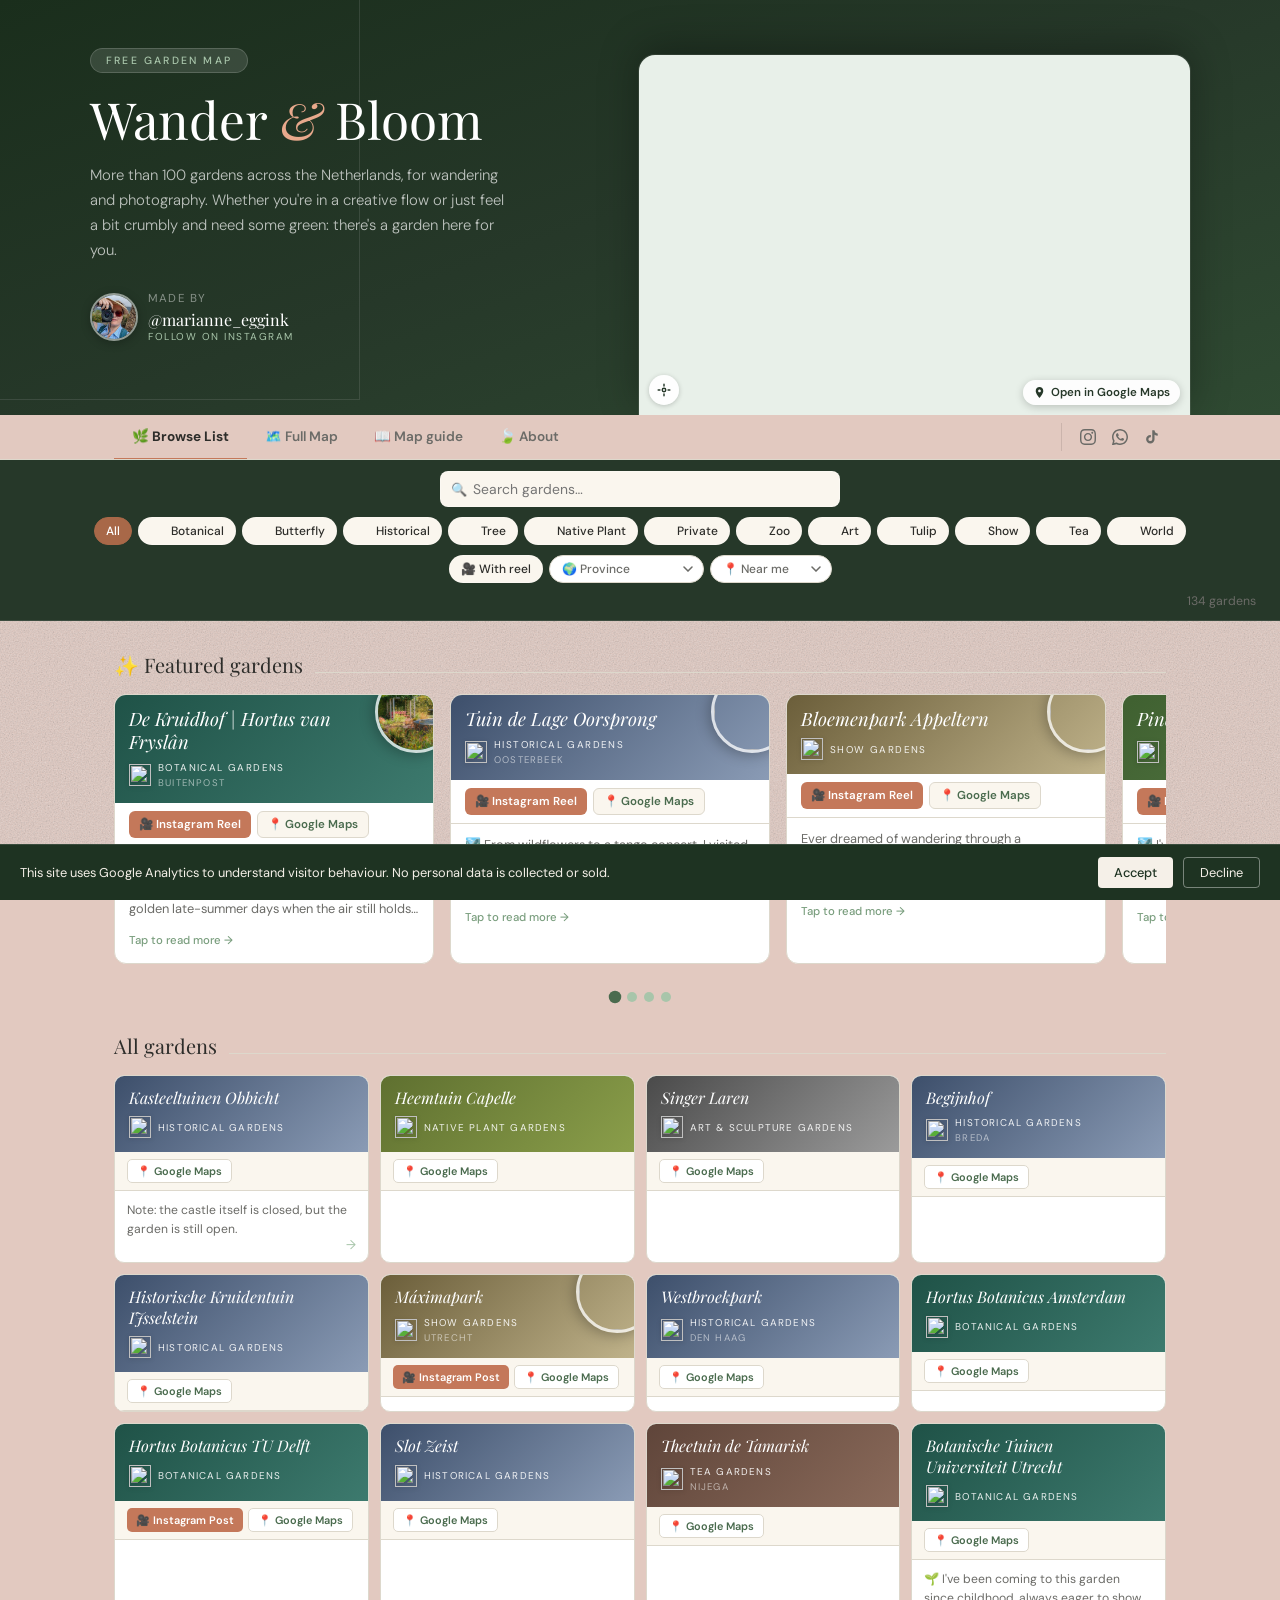
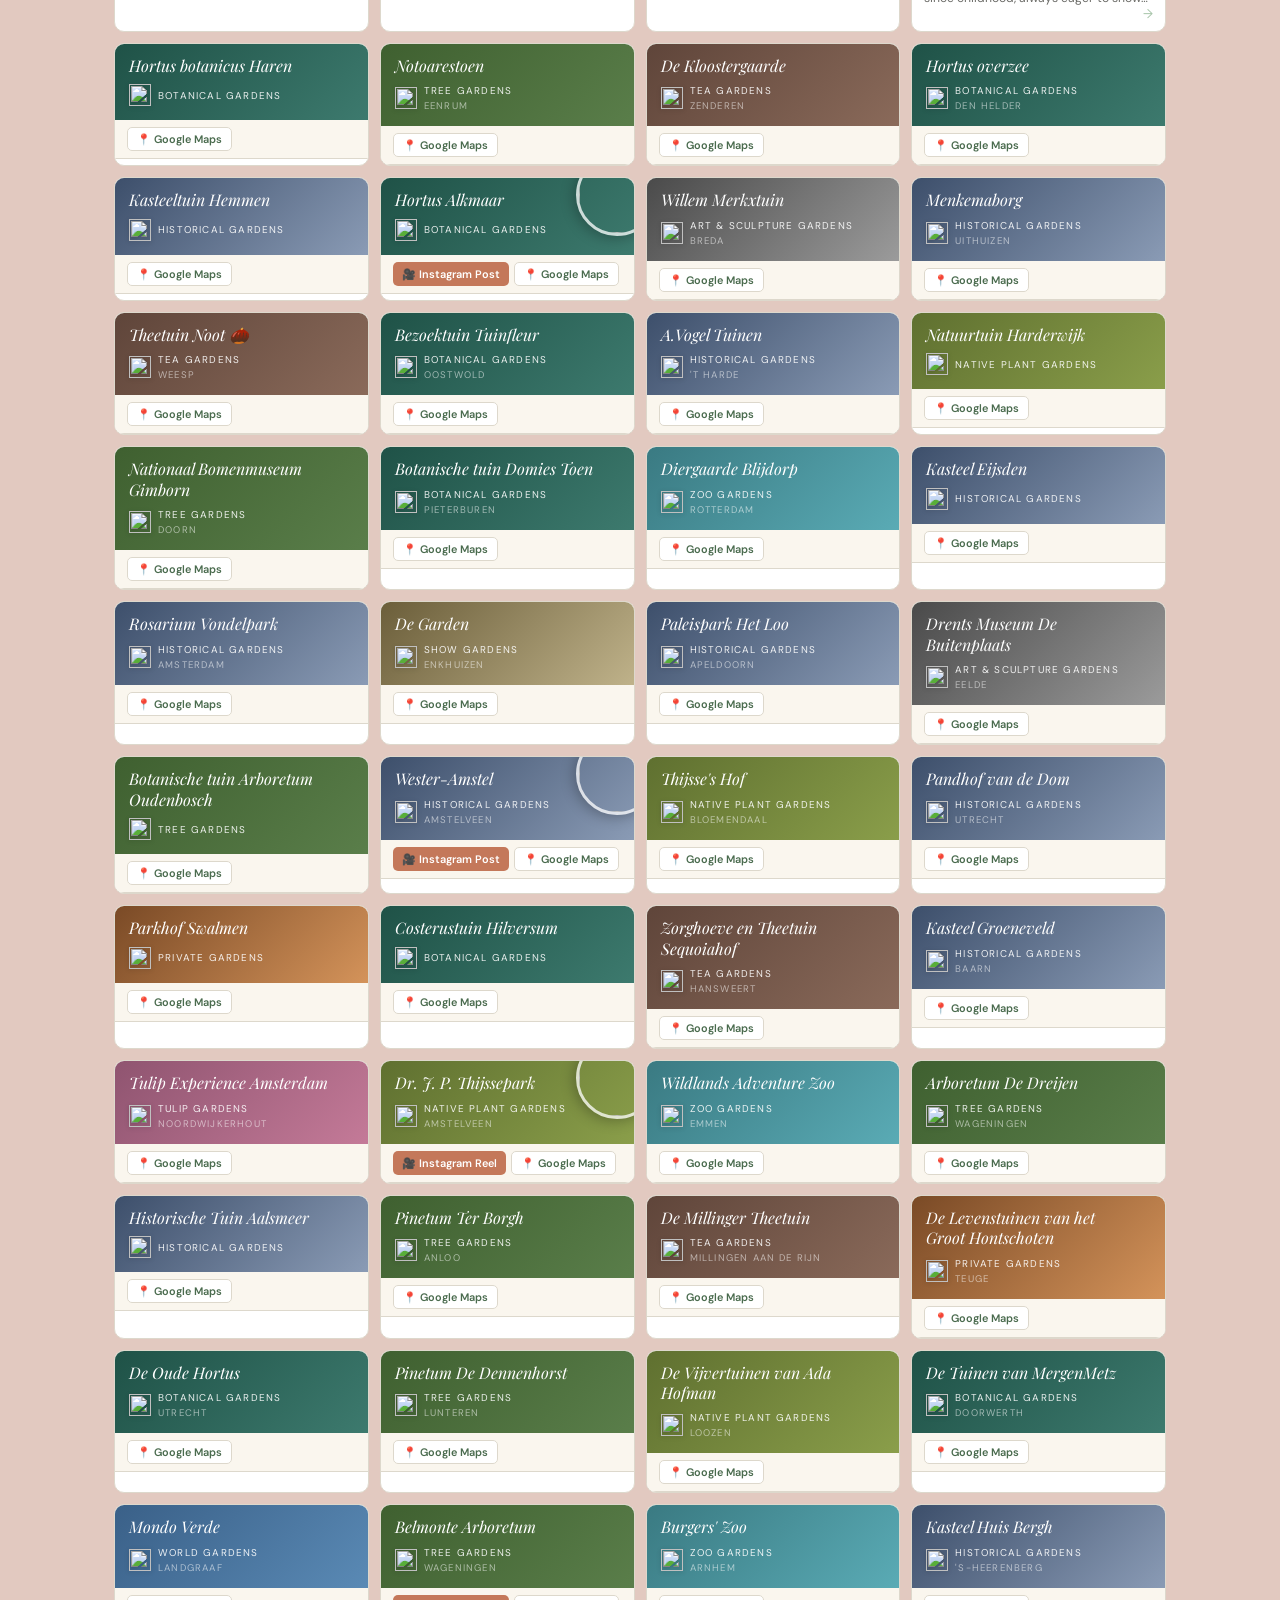
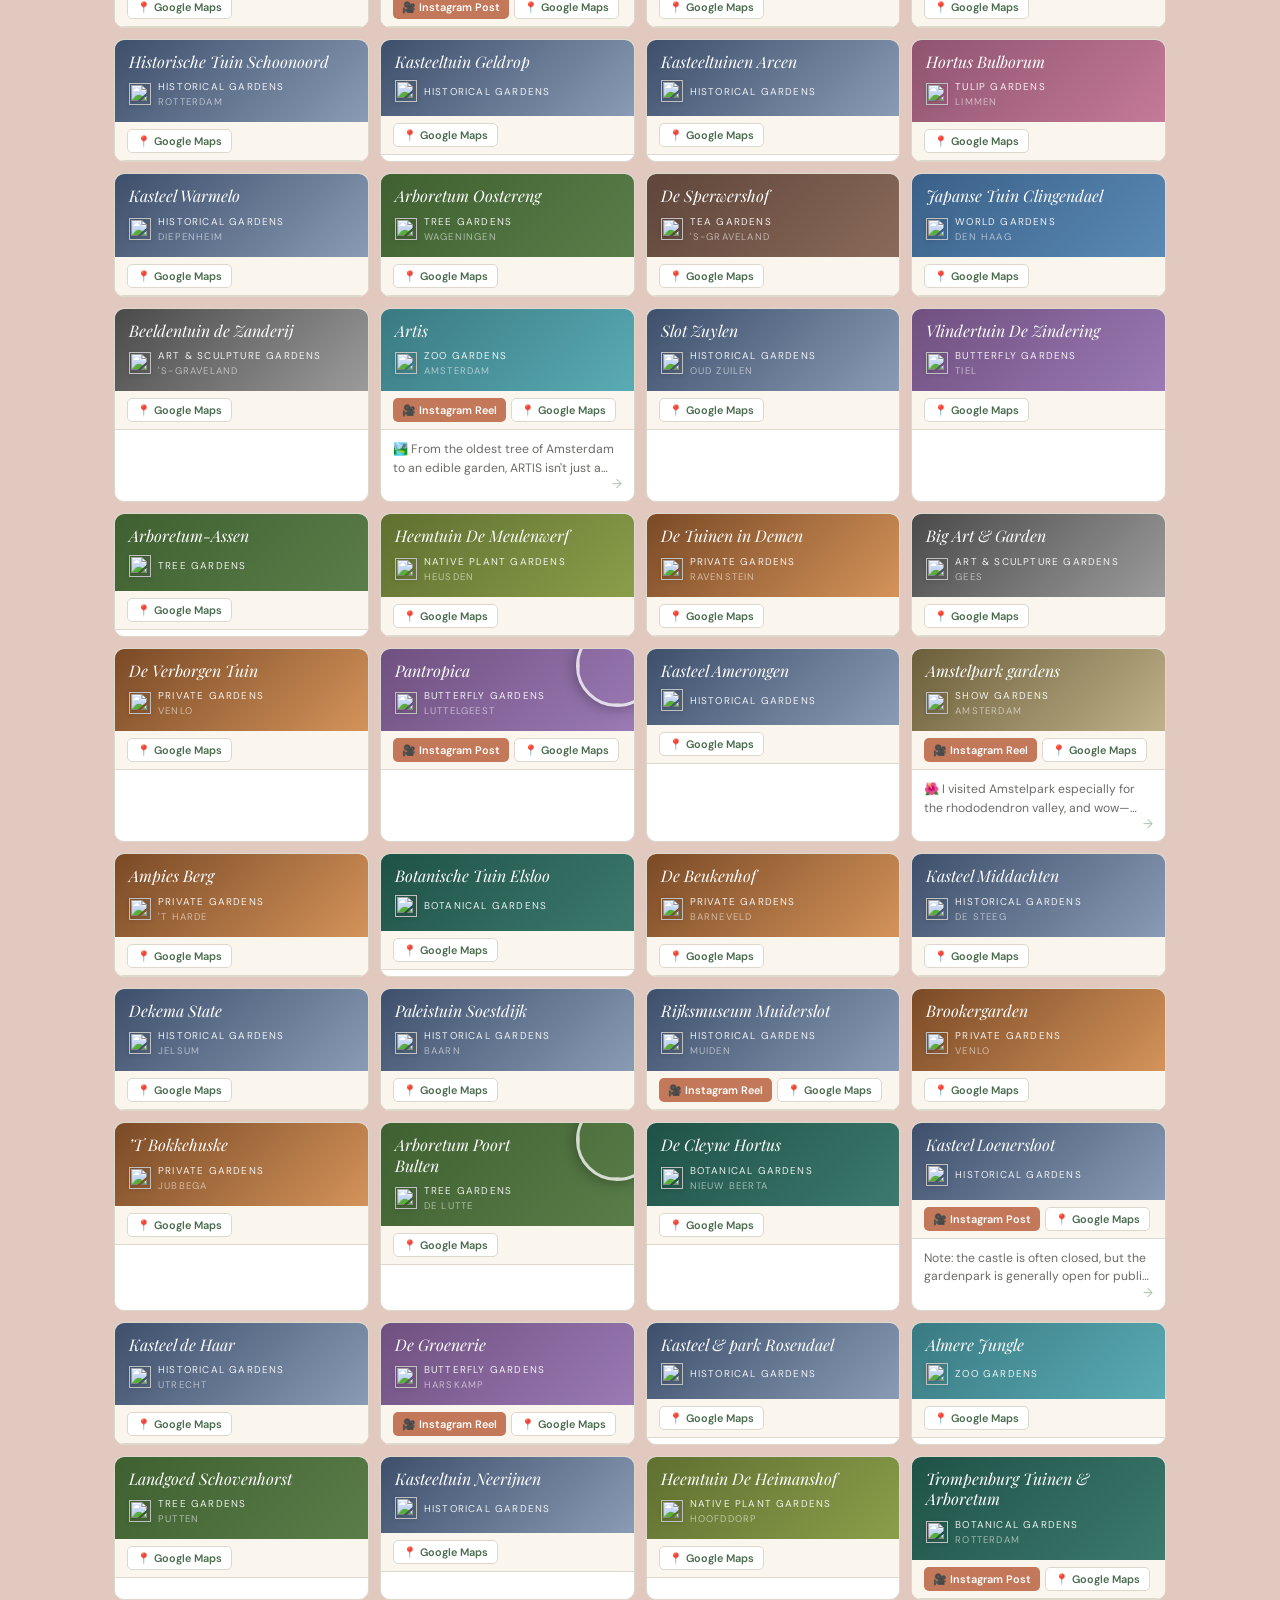
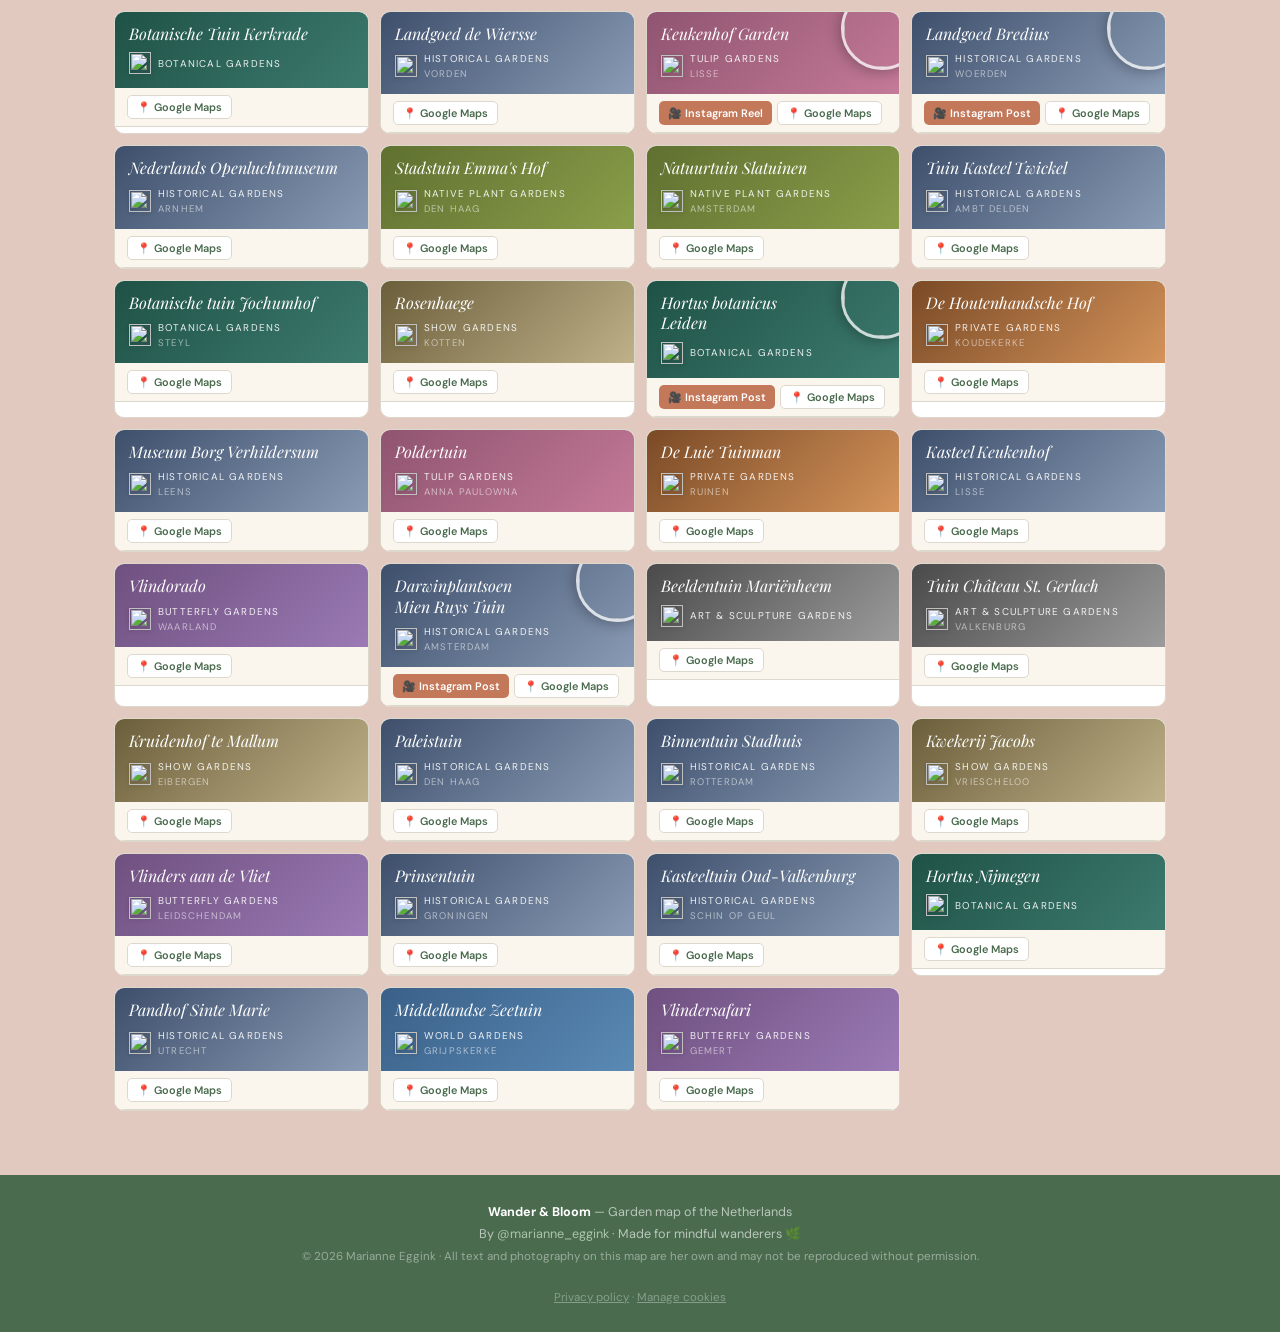
==== index.html @ 46388538 "Rename Distance dropdown back to Near me Co-Authored-By: Claude Sonnet 4.6 <noreply@anthropic.com>" ====
<!doctype html>
<html lang="en">
  <head>
    <meta charset="UTF-8" />
    <meta name="viewport" content="width=device-width, initial-scale=1.0" />
    <meta name="description" content="Free photography garden map of the Netherlands — more than 100 gardens for wandering, nature lovers, and photographers. Find gardens by category and province." />
<meta name="keywords" content="gardens Netherlands, garden map Holland, photography gardens, botanical gardens Netherlands, tuinen Nederland, tulips Holland, Dutch gardens, visit gardens Holland, garden photography Netherlands, nature travel Netherlands, flower gardens, hortus botanicus, keukenhof alternative, hidden gardens Netherlands, arboretum Netherlands, garden walk Netherlands, mindful travel, slow travel Netherlands, nature photography Holland, bloemen nederland, dagje uit natuur" />
<meta name="author" content="Marianne Eggink" />
<link rel="canonical" href="https://mariannesphotos.github.io/wanderbloom/" />
<link rel="icon" href="data:image/svg+xml,<svg xmlns='http://www.w3.org/2000/svg' viewBox='0 0 100 100'><text y='.9em' font-size='90'>🌿</text></svg>" />

<meta property="og:title" content="Wander & Bloom — Photography Garden Map Netherlands" />
<meta property="og:description" content="More than 100 gardens across the Netherlands, for wandering and photography. Free to use and growing." />
<meta property="og:url" content="https://mariannesphotos.github.io/wanderbloom/" />
<meta property="og:type" content="website" />
<meta property="og:image" content="https://i.imgur.com/KAQbixX.jpeg" />

<meta name="twitter:card" content="summary_large_image" />
<meta name="twitter:title" content="Wander & Bloom — Photography Garden Map Netherlands" />
<meta name="twitter:description" content="Over 100 gardens across the Netherlands, curated for nature lovers and photographers." />
<meta name="twitter:image" content="https://i.imgur.com/KAQbixX.jpeg" />
    <title>Wander & Bloom — Photography Garden Map Netherlands</title>
    <link rel="preconnect" href="https://fonts.googleapis.com" />
<link rel="preconnect" href="https://fonts.gstatic.com" crossorigin />
<link href="https://fonts.googleapis.com/css2?family=Playfair+Display:ital,wght@0,400;0,600;1,400&family=DM+Sans:wght@300;400;500&family=Satisfy&family=Handlee&display=swap" rel="stylesheet" media="print" onload="this.media='all'" />
<noscript><link href="https://fonts.googleapis.com/css2?family=Playfair+Display:ital,wght@0,400;0,600;1,400&family=DM+Sans:wght@300;400;500&family=Satisfy&family=Handlee&display=swap" rel="stylesheet" /></noscript>
    <link
      rel="stylesheet"
      href="https://cdnjs.cloudflare.com/ajax/libs/leaflet/1.9.4/leaflet.min.css"
    />
    <link
      rel="stylesheet"
      href="https://unpkg.com/leaflet-gesture-handling/dist/leaflet-gesture-handling.min.css"
    />
    <script src="https://cdnjs.cloudflare.com/ajax/libs/leaflet/1.9.4/leaflet.min.js"></script>
    <script src="https://unpkg.com/leaflet-gesture-handling/dist/leaflet-gesture-handling.min.js"></script>
    <link rel="stylesheet" href="styles.css" />
  </head>
  <body>
    <header class="hero" style="position: relative; overflow: hidden">
      <img
        src="https://i.imgur.com/8jih041.png"
        style="
          position: absolute;
          top: -20px;
          left: -60px;
          width: 420px;
          height: 420px;
          opacity: 0.15;
          pointer-events: none;
          z-index: 0;
        "
      />
      <div class="hero-inner" style="position: relative; z-index: 1">
        <div class="hero-text">
          <span class="hero-badge">Free Garden Map</span>
          <h1>Wander <em>&</em> Bloom</h1>
          <p class="hero-sub">
            More than 100 gardens across the Netherlands, for wandering and photography. Whether you're in a creative flow or just feel a bit crumbly and need some green: there's a garden here for you.
          </p>
          <div class="hero-stats">
            <a
              class="stat stat-link hero-portrait-link"
              href="https://www.instagram.com/marianne_eggink"
              target="_blank" rel="noopener noreferrer"
            >
              <img
                class="hero-portrait"
                src="[data-uri]"
                alt="Marianne Eggink"
              />
              <div>
                <span class="stat-made-by">Made by</span>
                <span class="stat-num" style="font-size: 1rem"
                  >@marianne_eggink</span
                >
                <span class="stat-label">Follow on Instagram</span>
              </div>
            </a>
            <div class="hero-social-icons">
              <a
                class="hero-social-link"
                href="https://www.instagram.com/marianne_eggink"
                target="_blank" rel="noopener noreferrer"
                aria-label="Instagram"
              >
                <svg
                  width="18"
                  height="18"
                  viewBox="0 0 24 24"
                  fill="currentColor"
                >
                  <path
                    d="M12 2.163c3.204 0 3.584.012 4.85.07 3.252.148 4.771 1.691 4.919 4.919.058 1.265.069 1.645.069 4.849 0 3.205-.012 3.584-.069 4.849-.149 3.225-1.664 4.771-4.919 4.919-1.266.058-1.644.07-4.85.07-3.204 0-3.584-.012-4.849-.07-3.26-.149-4.771-1.699-4.919-4.92-.058-1.265-.07-1.644-.07-4.849 0-3.204.013-3.583.07-4.849.149-3.227 1.664-4.771 4.919-4.919 1.266-.057 1.645-.069 4.849-.069zm0-2.163c-3.259 0-3.667.014-4.947.072-4.358.2-6.78 2.618-6.98 6.98-.059 1.281-.073 1.689-.073 4.948 0 3.259.014 3.668.072 4.948.2 4.358 2.618 6.78 6.98 6.98 1.281.058 1.689.072 4.948.072 3.259 0 3.668-.014 4.948-.072 4.354-.2 6.782-2.618 6.979-6.98.059-1.28.073-1.689.073-4.948 0-3.259-.014-3.667-.072-4.947-.196-4.354-2.617-6.78-6.979-6.98-1.281-.059-1.69-.073-4.949-.073zm0 5.838c-3.403 0-6.162 2.759-6.162 6.162s2.759 6.163 6.162 6.163 6.162-2.759 6.162-6.163c0-3.403-2.759-6.162-6.162-6.162zm0 10.162c-2.209 0-4-1.79-4-4 0-2.209 1.791-4 4-4s4 1.791 4 4c0 2.21-1.791 4-4 4zm6.406-11.845c-.796 0-1.441.645-1.441 1.44s.645 1.44 1.441 1.44c.795 0 1.439-.645 1.439-1.44s-.644-1.44-1.439-1.44z"
                  />
                </svg>
              </a>
              <a
                class="hero-social-link"
                href="https://whatsapp.com/channel/0029VbCFcJBAu3aV83wwlA2J"
                target="_blank" rel="noopener noreferrer"
                aria-label="WhatsApp"
              >
                <svg
                  width="18"
                  height="18"
                  viewBox="0 0 24 24"
                  fill="currentColor"
                >
                  <path
                    d="M17.472 14.382c-.297-.149-1.758-.867-2.03-.967-.273-.099-.471-.148-.67.15-.197.297-.767.966-.94 1.164-.173.199-.347.223-.644.075-.297-.15-1.255-.463-2.39-1.475-.883-.788-1.48-1.761-1.653-2.059-.173-.297-.018-.458.13-.606.134-.133.298-.347.446-.52.149-.174.198-.298.298-.497.099-.198.05-.371-.025-.52-.075-.149-.669-1.612-.916-2.207-.242-.579-.487-.5-.669-.51-.173-.008-.371-.01-.57-.01-.198 0-.52.074-.792.372-.272.297-1.04 1.016-1.04 2.479 0 1.462 1.065 2.875 1.213 3.074.149.198 2.096 3.2 5.077 4.487.709.306 1.262.489 1.694.625.712.227 1.36.195 1.871.118.571-.085 1.758-.719 2.006-1.413.248-.694.248-1.289.173-1.413-.074-.124-.272-.198-.57-.347z"
                  />
                  <path
                    d="M12 0C5.373 0 0 5.373 0 12c0 2.117.549 4.107 1.51 5.84L.057 23.428a.75.75 0 00.914.914l5.632-1.456A11.945 11.945 0 0012 24c6.627 0 12-5.373 12-12S18.627 0 12 0zm0 21.75a9.694 9.694 0 01-4.94-1.354l-.355-.21-3.676.951.974-3.566-.23-.368A9.694 9.694 0 012.25 12C2.25 6.615 6.615 2.25 12 2.25S21.75 6.615 21.75 12 17.385 21.75 12 21.75z"
                  />
                </svg>
              </a>
              <a
                class="hero-social-link"
                href="https://www.tiktok.com/@mariannes_photos"
                target="_blank" rel="noopener noreferrer"
                aria-label="TikTok"
              >
                <svg
                  width="18"
                  height="18"
                  viewBox="0 0 24 24"
                  fill="currentColor"
                >
                  <path
                    d="M19.59 6.69a4.83 4.83 0 01-3.77-4.25V2h-3.45v13.67a2.89 2.89 0 01-2.88 2.5 2.89 2.89 0 01-2.89-2.89 2.89 2.89 0 012.89-2.89c.28 0 .54.04.79.1V9.01a6.33 6.33 0 00-.79-.05 6.34 6.34 0 00-6.34 6.34 6.34 6.34 0 006.34 6.34 6.34 6.34 0 006.33-6.34V8.69a8.18 8.18 0 004.78 1.52V6.75a4.85 4.85 0 01-1.01-.06z"
                  />
                </svg>
              </a>
            </div>
          </div>
        </div>
        <div>
          <div class="hero-map-frame">
            <div id="miniMap"></div>
            <button class="locate-btn" id="miniMapLocate" title="Show my location" aria-label="Show my location">
              <svg width="14" height="14" viewBox="0 0 24 24" fill="none" stroke="currentColor" stroke-width="2.5" stroke-linecap="round" stroke-linejoin="round"><circle cx="12" cy="12" r="3"/><path d="M12 2v3M12 19v3M2 12h3M19 12h3"/></svg>
            </button>
            <a
              class="gmaps-map-btn"
              href="https://www.google.com/maps/d/edit?mid=1xwZhuPTGGuNfWVRhGNMeAE1jcp15cvk&usp=sharing"
              target="_blank" rel="noopener noreferrer"
              style="
                position: absolute;
                bottom: 10px;
                right: 10px;
                background: rgba(255, 255, 255, 0.9);
                border-radius: 20px;
                padding: 5px 10px;
                font-size: 0.72rem;
                font-weight: 600;
                color: #263829;
                text-decoration: none;
                display: flex;
                align-items: center;
                gap: 5px;
              "
            >
              <svg width="13" height="13" viewBox="0 0 24 24" fill="#263829">
                <path
                  d="M12 2C8.13 2 5 5.13 5 9c0 5.25 7 13 7 13s7-7.75 7-13c0-3.87-3.13-7-7-7zm0 9.5c-1.38 0-2.5-1.12-2.5-2.5s1.12-2.5 2.5-2.5 2.5 1.12 2.5 2.5-1.12 2.5-2.5 2.5z"
                />
              </svg>
              Open in Google Maps
            </a>
          </div>
        </div>
      </div>
    </header>

    <nav class="tabs-bar">
      <div class="tabs-inner">
        <button
          class="tab-btn active"
          id="tab-list"
          onclick="switchTab('list')"
        >
          🌿 Browse List
        </button>
        <button class="tab-btn" id="tab-map" onclick="switchTab('map')">
          🗺️ Full Map
        </button>
        <button class="tab-btn" id="tab-guide" onclick="switchTab('guide')">
          📖 Map guide
        </button>
        <button class="tab-btn" id="tab-about" onclick="switchTab('about')">
          🍃 About
        </button>
        <div class="tabs-social">
          <a
            class="tabs-social-link"
            href="https://www.instagram.com/marianne_eggink"
            target="_blank" rel="noopener noreferrer"
            aria-label="Instagram"
          >
            <svg width="16" height="16" viewBox="0 0 24 24" fill="currentColor">
              <path
                d="M12 2.163c3.204 0 3.584.012 4.85.07 3.252.148 4.771 1.691 4.919 4.919.058 1.265.069 1.645.069 4.849 0 3.205-.012 3.584-.069 4.849-.149 3.225-1.664 4.771-4.919 4.919-1.266.058-1.644.07-4.85.07-3.204 0-3.584-.012-4.849-.07-3.26-.149-4.771-1.699-4.919-4.92-.058-1.265-.07-1.644-.07-4.849 0-3.204.013-3.583.07-4.849.149-3.227 1.664-4.771 4.919-4.919 1.266-.057 1.645-.069 4.849-.069zm0-2.163c-3.259 0-3.667.014-4.947.072-4.358.2-6.78 2.618-6.98 6.98-.059 1.281-.073 1.689-.073 4.948 0 3.259.014 3.668.072 4.948.2 4.358 2.618 6.78 6.98 6.98 1.281.058 1.689.072 4.948.072 3.259 0 3.668-.014 4.948-.072 4.354-.2 6.782-2.618 6.979-6.98.059-1.28.073-1.689.073-4.948 0-3.259-.014-3.667-.072-4.947-.196-4.354-2.617-6.78-6.979-6.98-1.281-.059-1.69-.073-4.949-.073zm0 5.838c-3.403 0-6.162 2.759-6.162 6.162s2.759 6.163 6.162 6.163 6.162-2.759 6.162-6.163c0-3.403-2.759-6.162-6.162-6.162zm0 10.162c-2.209 0-4-1.79-4-4 0-2.209 1.791-4 4-4s4 1.791 4 4c0 2.21-1.791 4-4 4zm6.406-11.845c-.796 0-1.441.645-1.441 1.44s.645 1.44 1.441 1.44c.795 0 1.439-.645 1.439-1.44s-.644-1.44-1.439-1.44z"
              />
            </svg>
          </a>
          <a
            class="tabs-social-link"
            href="https://whatsapp.com/channel/0029VbCFcJBAu3aV83wwlA2J"
            target="_blank" rel="noopener noreferrer"
            aria-label="WhatsApp"
          >
            <svg width="16" height="16" viewBox="0 0 24 24" fill="currentColor">
              <path
                d="M17.472 14.382c-.297-.149-1.758-.867-2.03-.967-.273-.099-.471-.148-.67.15-.197.297-.767.966-.94 1.164-.173.199-.347.223-.644.075-.297-.15-1.255-.463-2.39-1.475-.883-.788-1.48-1.761-1.653-2.059-.173-.297-.018-.458.13-.606.134-.133.298-.347.446-.52.149-.174.198-.298.298-.497.099-.198.05-.371-.025-.52-.075-.149-.669-1.612-.916-2.207-.242-.579-.487-.5-.669-.51-.173-.008-.371-.01-.57-.01-.198 0-.52.074-.792.372-.272.297-1.04 1.016-1.04 2.479 0 1.462 1.065 2.875 1.213 3.074.149.198 2.096 3.2 5.077 4.487.709.306 1.262.489 1.694.625.712.227 1.36.195 1.871.118.571-.085 1.758-.719 2.006-1.413.248-.694.248-1.289.173-1.413-.074-.124-.272-.198-.57-.347z"
              />
              <path
                d="M12 0C5.373 0 0 5.373 0 12c0 2.117.549 4.107 1.51 5.84L.057 23.428a.75.75 0 00.914.914l5.632-1.456A11.945 11.945 0 0012 24c6.627 0 12-5.373 12-12S18.627 0 12 0zm0 21.75a9.694 9.694 0 01-4.94-1.354l-.355-.21-3.676.951.974-3.566-.23-.368A9.694 9.694 0 012.25 12C2.25 6.615 6.615 2.25 12 2.25S21.75 6.615 21.75 12 17.385 21.75 12 21.75z"
              />
            </svg>
          </a>
          <a
            class="tabs-social-link"
            href="https://www.tiktok.com/@mariannes_photos"
            target="_blank" rel="noopener noreferrer"
            aria-label="TikTok"
          >
            <svg width="16" height="16" viewBox="0 0 24 24" fill="currentColor">
              <path
                d="M19.59 6.69a4.83 4.83 0 01-3.77-4.25V2h-3.45v13.67a2.89 2.89 0 01-2.88 2.5 2.89 2.89 0 01-2.89-2.89 2.89 2.89 0 012.89-2.89c.28 0 .54.04.79.1V9.01a6.33 6.33 0 00-.79-.05 6.34 6.34 0 00-6.34 6.34 6.34 6.34 0 006.34 6.34 6.34 6.34 0 006.33-6.34V8.69a8.18 8.18 0 004.78 1.52V6.75a4.85 4.85 0 01-1.01-.06z"
              />
            </svg>
          </a>
        </div>
      </div>
    </nav>

    <!-- LIST PANEL -->
    <div class="panel active" id="listPanel">
      <div class="list-controls">
        <div class="search-wrap">
          <span class="search-icon">🔍</span>
          <input
            class="search-input"
            type="search"
            id="searchInput"
            placeholder="Search gardens…"
            autocomplete="off"
          />
        </div>
        <div class="filters-row">
          <div class="filter-row" id="filterRow">
            <div class="filter-btn-wrap">
              <button class="filter-btn active" data-cat="all">All</button>
            </div>
          </div>
          <div class="province-select-wrap">
            <div class="filter-btn-wrap">
              <button class="filter-btn reel-filter" data-cat="reel">
                🎥 With reel
              </button>
            </div>
            <select class="province-select" id="provinceSelect">
              <option value="all">🌍 Province</option>
            </select>
            <select class="province-select" id="distanceSelect">
              <option value="all">📍 Near me</option>
              <option value="25">Within 25 km</option>
              <option value="50">Within 50 km</option>
              <option value="100">Within 100 km</option>
            </select>
          </div>
        </div>
        <span class="results-count" id="resultsCount"></span>
      </div>
      <div class="list-inner">
        <div id="featuredSection">
          <div class="section-header">
            <h2 class="section-title">✨ Featured gardens</h2>
            <div class="section-line"></div>
          </div>
          <div class="featured-scroll" id="featuredScroll"></div>
          <div class="scroll-dots" id="scrollDots"></div>
        </div>
        <div class="section-header" style="margin-top: 30px">
          <h2 class="section-title">All gardens</h2>
          <div class="section-line"></div>
        </div>
        <div class="gardens-grid" id="gardensGrid"></div>
        <div class="empty-state" id="emptyState" style="display: none">
          <span style="font-size: 2rem">🌱</span>
          <p>No gardens found. Try a different search or filter.</p>
        </div>
      </div>
    </div>

    <!-- MAP PANEL -->
    <div class="panel" id="mapPanel">
      <div class="map-controls-bar" id="mapFilterBar">
        <div class="map-filter-wrap">
          <button
            class="map-filter-btn active"
            onclick="filterMap(this, 'all')"
          >
            All
          </button>
        </div>
      </div>
      <div id="fullMap"></div>
    </div>

    <!-- GUIDE PANEL -->
    <div class="panel" id="guidePanel">
      <img src="https://i.imgur.com/Q0iUjim.png" class="guide-bg-sprig" alt="">
<div class="guide-inner">
        <h2>Map <em>guide</em></h2>
        <p class="guide-lead">
          Everything you need to get the most out of this map — whether you're
          browsing here or using the Google Maps version on your phone.
        </p>

        <div class="guide-section">
          <div class="guide-section-title"><span>🌿</span> About this map</div>
          <div class="guide-body">
            <p>
              A growing collection of over 100 gardens across the Netherlands,
              chosen for their beauty, variety, and photography potential. New
              gardens, descriptions, and photos are added over time. <em>Made by a certified map nerd.</em>
            </p>
            <p>
              Featured gardens include detailed descriptions, sensory notes, and
              photography tips written from personal visits. If you visit a
              garden, tag me on Instagram —
              <a
                href="https://www.instagram.com/marianne_eggink/"
                target="_blank" rel="noopener noreferrer"
                style="color: var(--sage-dark); font-weight: 600"
                >@marianne_eggink</a
              >
              — I'd love to see what you find. 🌿
            </p>
          </div>
        </div>

        <div class="guide-divider"></div>

        <div class="guide-section">
          <div class="guide-section-title"><span>👆</span> How to browse</div>
          <div class="guide-body">
            <ul class="guide-steps">
              <li>
                <div class="guide-step-num">✦</div>
                <div>
                  Tap any card to open the details and find the visitor link to Google Maps.
                </div>
              </li>
              <li>
                <div class="guide-step-num">✦</div>
                <div>
                  Search by name, filter by category, or narrow by province
                  using the dropdown.
                </div>
              </li>
              <li>
                <div class="guide-step-num">✦</div>
                <div>
                  Cards with an <strong>Instagram Reel or Post</strong> button have either been featured in my Wander &amp; Bloom series or other posts — tap to see them.
                </div>
              </li>
              <li>
                <div class="guide-step-num">✦</div>
                <div>
                  Found a garden you'd love to visit? Tap <strong>🖼️ Save card</strong> to save it to your device as a photo with all the info you need — perfect for keeping it on your bucket list or sharing with a friend. On iPhone, tap <em>Save Image</em> from the share sheet. On Android, the image saves to your Downloads folder.
                </div>
              </li>
            </ul>
          </div>
        </div>

        <div class="guide-divider"></div>

        <div class="guide-section">
          <div class="guide-section-title">
            <span>🗺️</span> Using the Google Maps version
          </div>
          <a
            class="guide-gmaps-btn"
            href="https://www.google.com/maps/d/edit?mid=1xwZhuPTGGuNfWVRhGNMeAE1jcp15cvk&usp=sharing"
            target="_blank" rel="noopener noreferrer"
            style="display: inline-flex; margin: 10px 0 16px"
          >
            <svg width="15" height="15" viewBox="0 0 24 24" fill="currentColor">
              <path
                d="M12 2C8.13 2 5 5.13 5 9c0 5.25 7 13 7 13s7-7.75 7-13c0-3.87-3.13-7-7-7zm0 9.5c-1.38 0-2.5-1.12-2.5-2.5s1.12-2.5 2.5-2.5 2.5 1.12 2.5 2.5-1.12 2.5-2.5 2.5z"
              />
            </svg>
            Open in Google Maps
          </a>
          <div class="guide-body">
            <p>
              The Google Maps version is how this project started. It shows all gardens on a full interactive map — useful for planning a route or combining with your own navigation. However, the photos and descriptions are only updated on this website.
            </p>
            <ul class="guide-steps">
              <li>
                <div class="guide-step-num">1</div>
                <div>
                  Open with the button above.
                </div>
              </li>
              <li>
                <div class="guide-step-num">2</div>
                <div>
                  The map will open in your browser or in the Google Maps app.
                  Once opened in the app, it is automatically saved to your
                  Google Maps app under
                  <strong>Your Places → Maps → Saved</strong>. Under Maps you
                  can toggle the Wander &amp; Bloom map on and off.
                </div>
              </li>
              <li>
                <div class="guide-step-num">3</div>
                <div>
                  Tap any marker to see the garden name and visitor link.
                </div>
              </li>
              <li>
                <div class="guide-step-num">4</div>
                <div>
                  Tap <strong>Directions</strong> to navigate there as normal.
                </div>
              </li>
            </ul>
          </div>
          <div class="guide-tip">
            <strong>💡 Best on desktop or Android</strong> — links in garden
            descriptions are fully clickable there.
          </div>
          <div class="guide-warning">
            <strong>📱 iPhone users:</strong> There is a long-standing
            compatibility issue in Google Maps on iOS where links inside
            descriptions are not clickable. That is part of why this website
            exists. Use the <strong>Browse List</strong> and
            <strong>Full Map</strong> tabs here instead. If you do want to use
            the Google Maps version, use the name of the garden to search it.
          </div>
        </div>
      </div>
    </div>

    <!-- ABOUT PANEL -->
    <div class="panel" id="aboutPanel">
      <img src="https://i.imgur.com/Q0iUjim.png" class="about-bg-sprig" alt="">
<div class="about-inner">
        <h2>About <em>Wander & Bloom</em></h2>
        <p class="about-tagline">
          A free photography garden map of the Netherlands
        </p>

        <div class="about-portrait-block">
          <div class="about-portrait-img">
            <img
              src="[data-uri]"
              alt="Marianne Eggink in a garden"
            />
          </div>
          <div class="about-portrait-intro">
            <div class="about-portrait-name">Marianne Eggink</div>
            <div class="about-portrait-tagline">
              Journalist · Editor · Mindful photographer · Amsterdam
            </div>
            <div class="about-portrait-bio">
              Roses and grapes in my parents' garden were my first photography
              subjects, at 8 years old — my father's analogue camera in hand.
              Since then I've been looking everywhere for gardens to wander and
              make photos. In the garden I reconnect with my inner child. I
              smell the flowers, toes in the grass, and sway with the trees.
              Capturing it is like a silent prayer to nature. A scrapbook of
              gifts to my future self.
            </div>
          </div>
        </div>

        <div class="about-body">
          <p>
            As an autistic person, photography has also been a tool for
            grounding — for noticing what is actually here, and slowly
            befriending yourself in the process. Wander & Bloom grew out of that
            same impulse:
            <strong
              >to pause, to wander, and to notice what blooms along the
              way.</strong
            >
          </p>
          <p>
            What started as a personal list of gardens to visit grew into
            something I want to share — over 100 gardens across the Netherlands,
            added by hand. Some I have visited myself and documented with
            photography reels, sensory notes, and tips for what to look for with
            a camera. Others are still on my bucket list to visit later.
            Whether you're in a photo flow or just feel a bit crumbly and need
            some green — there's a garden here for you.
          </p>
          <p>
            If you visit a garden you found here, I would love to see what you
            notice —
            <a
              href="https://www.instagram.com/marianne_eggink"
              target="_blank" rel="noopener noreferrer"
              style="color: var(--sage-dark); font-weight: 500"
              >tag me on Instagram</a
            >. Or buy me a flower to support my work!
          </p>
          <div style="margin-top: 16px;">
            <script type='text/javascript' src='https://storage.ko-fi.com/cdn/widget/Widget_2.js'></script>
            <script type='text/javascript'>kofiwidget2.init('Buy me a flower on Ko-fi', '#263829', 'E1E81WP0X2');kofiwidget2.draw();</script>
          </div>
        </div>
      </div>
    </div>
    </div>

    <!-- BOTTOM SHEET -->
    <div class="modal-backdrop" id="backdrop" onclick="closeSheet()"></div>
    <div class="bottom-sheet" id="bottomSheet" style="display: none">
      <div class="sheet-handle"><div class="sheet-handle-bar"></div></div>
      <div id="sheetTop"></div>
      <div class="sheet-action-bar" id="sheetLinks"></div>
      <div class="sheet-body">
        <div class="sheet-desc" id="sheetDesc"></div>
        <div id="sheetCta"></div>
      </div>
    </div>

    <footer>
      <strong>Wander & Bloom</strong> — Garden map of the Netherlands<br />
      By
      <a href="https://www.instagram.com/marianne_eggink" target="_blank" rel="noopener noreferrer"
        >@marianne_eggink</a
      >
      · Made for mindful wanderers 🌿<br />
      <span style="font-size: 0.72rem; opacity: 0.7"
        >© 2026 Marianne Eggink · All text and photography on this map are her
        own and may not be reproduced without permission.</span
      ><br /><br />
      <span style="display: block; font-size: 0.72rem; opacity: 0.55; line-height: 1.5; max-width: 480px; margin: 0 auto; word-wrap: break-word;">
        <a href="privacy.html" style="color: inherit; text-decoration: underline;">Privacy policy</a> ·
        <a href="#" id="manageCookies" style="color: inherit; text-decoration: underline;">Manage cookies</a>
      </span>
    </footer>

    <script src="script.js"></script>

    <!-- Cookie consent bar -->
    <div id="cookieBar" style="
      display: none;
      position: fixed;
      bottom: 0;
      left: 0;
      right: 0;
      background: #1e3322;
      color: #f5f0e8;
      font-family: 'DM Sans', sans-serif;
      font-size: 0.8rem;
      padding: 12px 20px;
      z-index: 9999;
      align-items: center;
      gap: 16px;
      flex-wrap: wrap;
      border-top: 1px solid rgba(255,255,255,0.12);
    ">
      <span style="flex: 1; min-width: 200px; line-height: 1.5;">
        This site uses Google Analytics to understand visitor behaviour. No personal data is collected or sold.
      </span>
      <div style="display: flex; gap: 10px; flex-shrink: 0;">
        <button id="cookieAccept" style="
          background: #f5f0e8;
          color: #1e3322;
          border: none;
          padding: 6px 16px;
          border-radius: 4px;
          font-family: 'DM Sans', sans-serif;
          font-size: 0.8rem;
          font-weight: 500;
          cursor: pointer;
        ">Accept</button>
        <button id="cookieDecline" style="
          background: transparent;
          color: #f5f0e8;
          border: 1px solid rgba(255,255,255,0.4);
          padding: 6px 16px;
          border-radius: 4px;
          font-family: 'DM Sans', sans-serif;
          font-size: 0.8rem;
          cursor: pointer;
        ">Decline</button>
      </div>
    </div>

    <script>
      (function () {
        var consent = localStorage.getItem('ga_consent');

        function loadGA() {
          var s1 = document.createElement('script');
          s1.async = true;
          s1.src = 'https://www.googletagmanager.com/gtag/js?id=G-5DDCL1W5PB';
          document.head.appendChild(s1);
          window.dataLayer = window.dataLayer || [];
          function gtag() { dataLayer.push(arguments); }
          window.gtag = gtag;
          gtag('js', new Date());
          gtag('config', 'G-5DDCL1W5PB', { anonymize_ip: true });
        }

        function hideCookieBar() {
          var bar = document.getElementById('cookieBar');
          if (bar) bar.style.display = 'none';
        }

        if (consent === 'accepted') {
          loadGA();
        } else if (consent === null) {
          var bar = document.getElementById('cookieBar');
          if (bar) bar.style.display = 'flex';
          document.getElementById('cookieAccept').addEventListener('click', function () {
            localStorage.setItem('ga_consent', 'accepted');
            hideCookieBar();
            loadGA();
          });
          document.getElementById('cookieDecline').addEventListener('click', function () {
            localStorage.setItem('ga_consent', 'declined');
            hideCookieBar();
          });
        }

        var manageBtn = document.getElementById('manageCookies');
        if (manageBtn) {
          manageBtn.addEventListener('click', function (e) {
            e.preventDefault();
            localStorage.removeItem('ga_consent');
            var bar = document.getElementById('cookieBar');
            if (bar) {
              bar.style.display = 'flex';
              document.getElementById('cookieAccept').onclick = function () {
                localStorage.setItem('ga_consent', 'accepted');
                hideCookieBar();
                loadGA();
              };
              document.getElementById('cookieDecline').onclick = function () {
                localStorage.setItem('ga_consent', 'declined');
                hideCookieBar();
              };
            }
          });
        }
      })();
    </script>

  </body>
</html>
---- styles.css ----
:root {
        --sage: #7a9e7e;
        --sage-light: #a8c5aa;
        --sage-mid: #5e8462;
        --sage-dark: #4a6b4e;
        --cream: #faf6ee;
        --warm-white: #e2c9c0;
        --terracotta: #c4785a;
        --terracotta-light: #e8a98c;
        --charcoal: #2d2d2a;
        --mid: #6b6b67;
        --border: #ddd8cc;
      }
      * {
        box-sizing: border-box;
        margin: 0;
        padding: 0;
      }
      html,
      body {
        height: 100%;
      }
      body {
        font-family: "DM Sans", sans-serif;
        background: var(--warm-white);
        color: var(--charcoal);
      }
      body::before {
        content: "";
        position: fixed;
        inset: 0;
        pointer-events: none;
        z-index: -1;
        opacity: 0.5;
        background-image: url("data:image/svg+xml,%3Csvg xmlns='http://www.w3.org/2000/svg' width='300' height='300'%3E%3Cfilter id='noise'%3E%3CfeTurbulence type='fractalNoise' baseFrequency='0.75' numOctaves='4' stitchTiles='stitch'/%3E%3CfeColorMatrix type='saturate' values='0'/%3E%3C/filter%3E%3Crect width='300' height='300' filter='url(%23noise)'/%3E%3C/svg%3E");
        background-repeat: repeat;
        background-size: 300px 300px;
      }

      /* HERO */
      .hero {
        background: linear-gradient(
          160deg,
          #1a2e1c 0%,
          #263829 50%,
          #2f4a32 100%
        );
        padding: 48px 24px 0;
        overflow: hidden;
      }
      .hero-inner {
        max-width: 1100px;
        margin: 0 auto;
        display: grid;
        grid-template-columns: 1fr 1.1fr;
        gap: 48px;
        align-items: end;
      }
      .hero-text {
        padding-bottom: 44px;
      }
      .hero-badge {
        display: inline-block;
        background: rgba(255, 255, 255, 0.12);
        color: var(--sage-light);
        font-size: 10.5px;
        font-weight: 500;
        letter-spacing: 2.2px;
        text-transform: uppercase;
        padding: 5px 15px;
        border-radius: 20px;
        border: 1px solid rgba(255, 255, 255, 0.16);
        margin-bottom: 16px;
      }
      .hero h1 {
        font-family: "Playfair Display", serif;
        font-size: clamp(2rem, 4.5vw, 3.2rem);
        color: #fff;
        line-height: 1.18;
        margin-bottom: 14px;
        font-weight: 400;
      }
      .hero h1 em {
        font-style: italic;
        color: var(--terracotta-light);
      }
      .hero-sub {
        color: rgba(255, 255, 255, 0.7);
        font-size: 0.93rem;
        font-weight: 300;
        line-height: 1.68;
        margin-bottom: 28px;
        max-width: 420px;
      }
      .hero-stats {
        display: flex;
        gap: 24px;
        margin-bottom: 28px;
        flex-wrap: wrap;
        align-items: flex-start;
      }
      .stat-num {
        font-family: "Playfair Display", serif;
        font-size: 1.5rem;
        color: #fff;
        display: block;
        line-height: 1;
      }
      .stat-label {
        font-size: 0.63rem;
        letter-spacing: 1.5px;
        text-transform: uppercase;
        color: var(--sage-light);
        display: block;
        margin-top: 2px;
      }
      .stat-made-by {
        font-size: 0.72rem;
        letter-spacing: 1.2px;
        text-transform: uppercase;
        color: rgba(255, 255, 255, 0.45);
        display: block;
        margin-bottom: 6px;
      }
      .stat-link {
        text-decoration: none;
      }
      .stat-link:hover .stat-num {
        color: var(--terracotta-light);
      }
      .stat-divider {
        width: 1px;
        background: rgba(255, 255, 255, 0.15);
        align-self: stretch;
        margin: 2px 0;
      }
      .hero-actions {
        display: flex;
        gap: 10px;
        flex-wrap: wrap;
      }
      .btn-white {
        display: inline-flex;
        align-items: center;
        gap: 7px;
        background: #fff;
        color: var(--sage-dark);
        font-family: "DM Sans", sans-serif;
        font-size: 0.84rem;
        font-weight: 600;
        padding: 10px 20px;
        border-radius: 24px;
        border: none;
        cursor: pointer;
        transition: opacity 0.18s;
        text-decoration: none;
      }
      .btn-ghost {
        display: inline-flex;
        align-items: center;
        gap: 7px;
        background: rgba(255, 255, 255, 0.11);
        color: #fff;
        font-family: "DM Sans", sans-serif;
        font-size: 0.84rem;
        font-weight: 500;
        padding: 10px 20px;
        border-radius: 24px;
        border: 1px solid rgba(255, 255, 255, 0.2);
        cursor: pointer;
        transition: background 0.18s;
        text-decoration: none;
      }
      .btn-white:hover {
        opacity: 0.88;
      }
      .btn-ghost:hover {
        background: rgba(255, 255, 255, 0.2);
      }
      .hero-map-frame {
        border-radius: 16px 16px 0 0;
        overflow: hidden;
        box-shadow:
          0 -8px 40px rgba(0, 0, 0, 0.3),
          0 0 0 1px rgba(255, 255, 255, 0.1);
        height: 360px;
        position: relative;
      }
      #miniMap {
        width: 100%;
        height: 100%;
        background: #e8f0e9;
      }
      .mini-map-overlay {
        position: absolute;
        inset: 0;
        pointer-events: none;
        background: linear-gradient(
          to bottom,
          transparent 40%,
          rgba(74, 107, 78, 0.5) 100%
        );
        z-index: 400;
      }
      .map-explore-btn {
        position: absolute;
        top: 12px;
        right: 12px;
        z-index: 500;
        background: rgba(255, 255, 255, 0.95);
        color: var(--sage-dark);
        font-family: "DM Sans", sans-serif;
        font-size: 0.74rem;
        font-weight: 600;
        padding: 6px 13px;
        border-radius: 14px;
        border: none;
        cursor: pointer;
        box-shadow: 0 2px 10px rgba(0, 0, 0, 0.15);
      }
      .map-label {
        position: absolute;
        bottom: 14px;
        left: 16px;
        z-index: 500;
        color: #fff;
        font-size: 0.76rem;
        font-weight: 500;
        text-shadow: 0 1px 4px rgba(0, 0, 0, 0.4);
      }
      .locate-btn {
        position: absolute;
        bottom: 10px;
        left: 10px;
        z-index: 1000;
        background: rgba(255, 255, 255, 0.92);
        border: none;
        border-radius: 50%;
        width: 30px;
        height: 30px;
        display: flex;
        align-items: center;
        justify-content: center;
        cursor: pointer;
        color: #263829;
        box-shadow: 0 1px 5px rgba(0,0,0,0.2);
        transition: background 0.15s;
      }
      .locate-btn:hover {
        background: #fff;
      }
      .locate-btn.active {
        color: #2563eb;
      }
      .gmaps-map-btn {
        position: absolute;
        bottom: 10px;
        right: 10px;
        z-index: 1000;
        background: rgba(255, 255, 255, 0.92);
        border-radius: 20px;
        padding: 5px 10px;
        font-size: 0.72rem;
        font-weight: 600;
        color: #263829;
        text-decoration: none;
        display: flex;
        align-items: center;
        gap: 5px;
        box-shadow: 0 2px 8px rgba(0, 0, 0, 0.2);
      }

      /* TABS */
      .tabs-bar {
        background: var(--warm-white);
        border-bottom: 1px solid var(--border);
        position: sticky;
        top: 0;
        z-index: 200;
      }
      .tabs-inner {
        max-width: 1100px;
        margin: 0 auto;
        display: flex;
        padding: 0 24px;
        align-items: center;
        overflow-x: hidden;
        scrollbar-width: none;
      }
      .tabs-inner::-webkit-scrollbar {
        display: none;
      }
      .tab-btn {
        padding: 13px 18px;
        border: none;
        background: none;
        font-family: "DM Sans", sans-serif;
        font-size: 0.85rem;
        font-weight: 600;
        color: var(--mid);
        cursor: pointer;
        border-bottom: 2px solid transparent;
        margin-bottom: -1px;
        transition:
          color 0.15s,
          border-color 0.15s;
        display: flex;
        align-items: center;
        gap: 6px;
        white-space: nowrap;
        flex-shrink: 0;
      }
      .tab-btn.active {
        color: var(--charcoal);
        font-weight: 700;
        border-bottom-color: var(--terracotta);
      }
      .tab-btn:hover:not(.active) {
        color: var(--charcoal);
      }
      .tabs-gmaps {
        margin-left: auto;
        display: flex;
        align-items: center;
        gap: 6px;
        font-size: 0.78rem;
        color: var(--mid);
        text-decoration: none;
        padding: 6px 10px;
        border-radius: 8px;
        transition: background 0.15s;
        white-space: nowrap;
        flex-shrink: 0;
      }
      .tabs-gmaps:hover {
        background: var(--border);
        color: var(--charcoal);
      }
      .tabs-social {
        display: flex;
        align-items: center;
        gap: 4px;
        margin-left: auto;
        padding-left: 12px;
        border-left: 1px solid rgba(0, 0, 0, 0.1);
      }
      .tabs-social-link {
        display: flex;
        align-items: center;
        padding: 6px;
        color: var(--mid);
        border-radius: 6px;
        transition: color 0.15s;
      }
      .tabs-social-link:hover {
        color: var(--sage-dark);
        }
      @media (max-width: 600px) {
        .tabs-social {
          display: none;
        }
      }
      .hero-social-icons {
      }
      .hero-social-icons {
        display: none;
        gap: 8px;
        align-items: center;
        margin-top: 12px;
      }
      .hero-social-link {
        display: flex;
        align-items: center;
        padding: 7px;
        color: rgba(255, 255, 255, 0.7);
        border-radius: 8px;
        transition: color 0.15s;
      }
      .hero-social-link:hover {
        color: #fff;
      }

      /* PANELS */
      .panel {
        display: none;
      }
      .panel.active {
        display: block;
      }

      /* ABOUT */
      .about-inner {
        max-width: 720px;
        margin: 0 auto;
        padding: 48px 24px 80px;
        background: var(--cream);
        border-radius: 12px;
        margin-top: 32px;
        margin-bottom: 32px;
      }
      .about-inner h2 {
        font-family: "Playfair Display", serif;
        font-size: 2rem;
        font-weight: 400;
        margin-bottom: 8px;
      }
      .about-inner h2 em {
        font-style: italic;
        color: var(--sage-dark);
      }
      .about-tagline {
        font-size: 1rem;
        color: var(--sage-mid);
        font-weight: 500;
        margin-bottom: 32px;
      }
      .about-body {
        font-size: 0.93rem;
        color: var(--mid);
        line-height: 1.8;
      }
      .about-body p {
        margin-bottom: 16px;
      }
      .about-body strong {
        color: var(--charcoal);
        font-weight: 500;
      }
      .about-ig-btn {
        display: inline-flex;
        align-items: center;
        gap: 8px;
        background: var(--sage-dark);
        color: #fff;
        font-family: "DM Sans", sans-serif;
        font-size: 0.88rem;
        font-weight: 600;
        padding: 12px 22px;
        border-radius: 24px;
        text-decoration: none;
        margin-top: 8px;
        transition: opacity 0.18s;
      }
      .about-ig-btn:hover {
        opacity: 0.85;
      }
      .about-cats {
        display: grid;
        grid-template-columns: repeat(auto-fill, minmax(160px, 1fr));
        gap: 12px;
        margin: 24px 0;
      }
      .about-cat-card {
        background: #fff;
        border: 1.5px solid var(--border);
        border-radius: 10px;
        padding: 14px;
        display: flex;
        flex-direction: column;
        align-items: center;
        gap: 8px;
        text-align: center;
      }
      .about-cat-icon {
        width: 40px;
        height: 40px;
        object-fit: contain;
      }
      .about-cat-name {
        font-size: 0.76rem;
        font-weight: 600;
        color: var(--charcoal);
      }
      .about-cat-desc {
        font-size: 0.69rem;
        color: var(--mid);
        line-height: 1.45;
      }

      #aboutPanel {
  position: relative;
  overflow: hidden;
}
#aboutPanel .about-bg-sprig {
  position: absolute;
  bottom: -40px;
  left: 50%;
  transform: translateX(-50%);
  width: 700px;
  opacity: 0.07;
  pointer-events: none;
  z-index: 0;
}
      /* MAP GUIDE */

      #guidePanel {
  position: relative;
  overflow: hidden;
}
#guidePanel .guide-bg-sprig {
  position: absolute;
  top: -40px;
  left: 50%;
  transform: translateX(-50%) rotate(180deg);
  width: 700px;
  opacity: 0.07;
  pointer-events: none;
  z-index: 0;
}
      .guide-inner {
        max-width: 720px;
        margin: 0 auto;
        padding: 48px 24px 80px;
        background: var(--cream);
        border-radius: 12px;
        margin-top: 32px;
        margin-bottom: 32px;
      }
      .guide-inner h2 {
        font-family: "Playfair Display", serif;
        font-size: 2rem;
        font-weight: 400;
        margin-bottom: 8px;
        color: var(--charcoal);
      }
      .guide-inner h2 em {
        font-style: italic;
        color: var(--sage-dark);
      }
      .guide-lead {
        font-size: 0.95rem;
        color: var(--mid);
        line-height: 1.75;
        margin-bottom: 36px;
      }
      .guide-section {
        margin-bottom: 36px;
      }
      .guide-section-title {
        font-family: "Playfair Display", serif;
        font-size: 1.15rem;
        font-weight: 400;
        color: var(--charcoal);
        margin-bottom: 12px;
        display: flex;
        align-items: center;
        gap: 10px;
      }
      .guide-section-title span {
        font-size: 1.3rem;
      }
      .guide-body {
        font-size: 0.9rem;
        color: var(--mid);
        line-height: 1.78;
      }
      .guide-body p {
        margin-bottom: 12px;
      }
      .guide-body strong {
        color: var(--charcoal);
        font-weight: 500;
      }
      .guide-steps {
        list-style: none;
        margin: 12px 0;
        display: flex;
        flex-direction: column;
        gap: 10px;
      }
      .guide-steps li {
        display: flex;
        align-items: flex-start;
        gap: 12px;
        font-size: 0.88rem;
        color: var(--mid);
        line-height: 1.6;
      }
      .guide-step-num {
        background: var(--sage-dark);
        color: #fff;
        width: 22px;
        height: 22px;
        border-radius: 50%;
        display: flex;
        align-items: center;
        justify-content: center;
        font-size: 0.7rem;
        font-weight: 700;
        flex-shrink: 0;
        margin-top: 1px;
      }
      .guide-tip {
        background: var(--cream);
        border-left: 3px solid var(--sage);
        border-radius: 0 8px 8px 0;
        padding: 12px 16px;
        margin: 16px 0;
        font-size: 0.87rem;
        color: var(--mid);
        line-height: 1.65;
      }
      .guide-tip strong {
        color: var(--charcoal);
      }
      .guide-warning {
        background: #fff8f5;
        border-left: 3px solid var(--terracotta);
        border-radius: 0 8px 8px 0;
        padding: 12px 16px;
        margin: 16px 0;
        font-size: 0.87rem;
        color: var(--mid);
        line-height: 1.65;
      }
      .guide-warning strong {
        color: var(--charcoal);
      }
      .guide-divider {
        height: 1px;
        background: var(--border);
        margin: 32px 0;
      }
      .guide-gmaps-btn {
        display: inline-flex;
        align-items: center;
        gap: 8px;
        background: var(--sage-dark);
        color: #fff;
        font-family: "DM Sans", sans-serif;
        font-size: 0.88rem;
        font-weight: 600;
        padding: 12px 22px;
        border-radius: 24px;
        text-decoration: none;
        margin-top: 4px;
        transition: opacity 0.18s;
      }
      .guide-gmaps-btn:hover {
        opacity: 0.85;
      }

      /* LIST CONTROLS */
      .list-controls {
        background: #263829;
        border-bottom: 1px solid rgba(255, 255, 255, 0.1);
        padding: 11px 24px;
        display: flex;
        gap: 10px;
        align-items: center;
        flex-wrap: wrap;
        justify-content: center;
      }
      .search-wrap {
        position: relative;
        min-width: 180px;
        width: 400px;
        flex: none;
        max-width: 100%;
      }
      .search-icon {
        position: absolute;
        left: 11px;
        top: 50%;
        transform: translateY(-50%);
        color: var(--mid);
        font-size: 13px;
      }
      .search-input {
        width: 100%;
        padding: 8px 11px 8px 32px;
        border: 1.5px solid rgba(255, 255, 255, 0.2);
        border-radius: 8px;
        font-family: "DM Sans", sans-serif;
        font-size: 0.87rem;
        background: var(--cream);
        color: var(--charcoal);
        outline: none;
        transition: border-color 0.15s;
      }
      .search-input:focus {
        border-color: rgba(255, 255, 255, 0.5);
      }
      .filters-row {
        display: flex;
        flex-direction: column;
        gap: 10px;
        width: 100%;
        align-items: center;
        min-width: 0;
      }
      .filter-row {
        display: flex;
        gap: 6px;
        flex-wrap: wrap;
        width: 100%;
        justify-content: center;
        max-width: 100%;
      }
      .filter-btn-wrap {
        position: relative;
        display: inline-block;
      }
      .filter-btn {
        display: flex;
        align-items: center;
        gap: 5px;
        padding: 5px 11px;
        border-radius: 18px;
        border: 1px solid rgba(255, 255, 255, 0.15);
        background: var(--cream);
        font-family: "DM Sans", sans-serif;
        font-size: 0.75rem;
        font-weight: 500;
        cursor: pointer;
        color: var(--charcoal);
        transition: all 0.14s;
        white-space: nowrap;
      }
      .filter-btn img {
        width: 16px;
        height: 16px;
        object-fit: contain;
      }
      .filter-btn:hover {
        border-color: var(--mid);
        color: var(--charcoal);
        background: var(--warm-white);
      }
      .filter-btn.active {
        background: #a86848;
        border-color: #a86848;
        color: #fff;
      }
      .filter-btn.reel-filter.active {
        background: var(--terracotta);
        border-color: var(--terracotta);
      }
      .cat-tooltip {
        display: none;
        position: absolute;
        bottom: calc(100% + 8px);
        left: 50%;
        transform: translateX(-50%);
        background: var(--charcoal);
        color: #fff;
        font-size: 0.71rem;
        line-height: 1.45;
        padding: 8px 12px;
        border-radius: 8px;
        width: 220px;
        text-align: center;
        pointer-events: none;
        z-index: 300;
        box-shadow: 0 4px 16px rgba(0, 0, 0, 0.2);
      }
      .cat-tooltip::after {
        content: "";
        position: absolute;
        top: 100%;
        left: 50%;
        transform: translateX(-50%);
        border: 5px solid transparent;
        border-top-color: var(--charcoal);
      }
      .filter-btn-wrap:hover .cat-tooltip {
        display: block;
      }

      /* PROVINCE DROPDOWN */
      .province-select-wrap {
        position: relative;
        flex-shrink: 0;
        display: flex;
        flex-wrap: wrap;
        gap: 6px;
        align-items: center;
      }
      .province-select {
        appearance: none;
        -webkit-appearance: none;
        background: #fff;
        border: 1.5px solid var(--border);
        border-radius: 18px;
        padding: 5px 28px 5px 12px;
        font-family: "DM Sans", sans-serif;
        font-size: 0.75rem;
        font-weight: 500;
        color: var(--mid);
        cursor: pointer;
        outline: none;
        transition: border-color 0.14s;
        background-image: url("data:image/svg+xml,%3Csvg xmlns='http://www.w3.org/2000/svg' width='10' height='6' viewBox='0 0 10 6'%3E%3Cpath d='M1 1l4 4 4-4' stroke='%236b6b67' stroke-width='1.5' fill='none' stroke-linecap='round'/%3E%3C/svg%3E");
        background-repeat: no-repeat;
        background-position: right 10px center;
      }
      .province-select:hover {
        border-color: var(--sage);
        color: var(--sage-dark);
      }
      .province-select.active {
        background-color: var(--sage-dark);
        border-color: var(--sage-dark);
        color: #fff;
        background-image: url("data:image/svg+xml,%3Csvg xmlns='http://www.w3.org/2000/svg' width='10' height='6' viewBox='0 0 10 6'%3E%3Cpath d='M1 1l4 4 4-4' stroke='%23ffffff' stroke-width='1.5' fill='none' stroke-linecap='round'/%3E%3C/svg%3E");
      }

      .results-count {
        font-size: 0.77rem;
        color: var(--mid);
        margin-left: auto;
        white-space: nowrap;
      }

      /* LIST INNER */
      .list-inner {
        max-width: 1100px;
        margin: 0 auto;
        padding: 30px 24px 64px;
      }
      .section-header {
        display: flex;
        align-items: baseline;
        gap: 12px;
        margin-bottom: 16px;
      }
      .section-title {
        font-family: "Playfair Display", serif;
        font-size: 1.25rem;
        font-weight: 400;
        color: var(--charcoal);
        white-space: nowrap;
      }
      .section-line {
        flex: 1;
        height: 1px;
        background: var(--border);
      }

      /* FEATURED LOOP CUE */
      .featured-loop-cue {
        flex: 0 0 auto;
        display: flex;
        align-items: center;
        justify-content: center;
        padding: 0 18px;
        opacity: 0.45;
        font-size: 0.75rem;
        color: var(--sage-dark);
        font-family: "DM Sans", sans-serif;
        white-space: nowrap;
        pointer-events: none;
      }
      .featured-loop-cue span {
        background: var(--cream);
        border: 1px solid var(--border);
        border-radius: 20px;
        padding: 5px 12px;
      }

      /* FEATURED SCROLL */
      .featured-scroll {
        display: flex;
        gap: 16px;
        overflow-x: auto;
        padding-bottom: 16px;
        padding-right: 16px;
        scroll-snap-type: x mandatory;
        -webkit-overflow-scrolling: touch;
        cursor: grab;
      }
      .featured-scroll:active {
        cursor: grabbing;
      }
      .featured-scroll::-webkit-scrollbar {
        display: none;
      }
      .featured-scroll {
        scrollbar-width: none;
      }

      /* FEATURED CARD */
      .featured-card {
        flex: 0 0 min(320px, 78vw);
        scroll-snap-align: start;
        scroll-snap-stop: always;
        background: #fff;
        border-radius: 12px;
        border: 1px solid var(--border);
        overflow: hidden;
        cursor: pointer;
        transition:
          transform 0.2s,
          box-shadow 0.2s;
        display: flex;
        flex-direction: column;
      }
      .featured-card:hover {
        transform: translateY(-3px);
        box-shadow: 0 8px 26px rgba(74, 107, 78, 0.14);
      }
      .fc-header {
        padding: 12px 14px 11px;
        position: relative;
        overflow: hidden;
        min-height: 78px;
        display: flex;
        flex-direction: column;
        justify-content: space-between;
        gap: 8px;
      }
      .fc-header-top {
        display: flex;
        align-items: center;
        gap: 7px;
        margin-bottom: 3px;
      }
      .fc-icon {
        width: 22px;
        height: 22px;
        object-fit: contain;
        flex-shrink: 0;
        filter: drop-shadow(0 1px 2px rgba(0, 0, 0, 0.2));
      }
      .fc-cat {
        font-size: 0.62rem;
        letter-spacing: 1.4px;
        text-transform: uppercase;
        color: rgba(255, 255, 255, 0.9);
      }
      .fc-name {
        font-family: "Playfair Display", serif;
        font-size: 1.1rem;
        font-style: italic;
        color: #fff;
        font-weight: 400;
        line-height: 1.25;
        padding-right: 28px;
      }
      .fc-links {
        display: flex;
        gap: 6px;
        padding: 8px 14px;
        border-bottom: 1px solid var(--border);
      }
      .fc-link {
        display: inline-flex;
        align-items: center;
        gap: 4px;
        font-size: 0.72rem;
        font-weight: 600;
        text-decoration: none;
        padding: 5px 10px;
        border-radius: 6px;
        transition: opacity 0.15s;
        white-space: nowrap;
      }
      .fc-link:hover {
        opacity: 0.8;
      }
      .fc-link.reel {
        background: var(--terracotta);
        color: #fff;
      }
      .fc-link.visit {
        background: var(--cream);
        color: var(--sage-dark);
        border: 1px solid var(--border);
      }
      .fc-body {
        padding: 11px 14px 14px;
        flex: 1;
      }
      .fc-desc {
        font-size: 0.8rem;
        color: var(--mid);
        line-height: 1.6;
        display: -webkit-box;
        -webkit-line-clamp: 3;
        -webkit-box-orient: vertical;
        overflow: hidden;
        margin-bottom: 8px;
      }
      .fc-hint {
        font-size: 0.71rem;
        color: var(--sage);
        font-weight: 500;
      }

      /* PHOTO GALLERY */
      .photo-gallery {
        position: relative;
        overflow: hidden;
        background: #111;
        touch-action: pan-y;
        user-select: none;
      }
      .photo-blur-bg {
        position: absolute;
        inset: -20px;
        background-size: cover;
        background-position: center;
        filter: blur(18px) brightness(0.55) saturate(1.2);
        transform: scale(1.1);
        z-index: 0;
      }
      .photo-slides {
        position: relative;
        z-index: 1;
        display: flex;
        transition: transform 0.38s cubic-bezier(0.4, 0, 0.2, 1);
      }
      .photo-slide {
        flex: 0 0 100%;
        display: flex;
        align-items: center;
        justify-content: center;
      }
      .photo-slide img {
        display: block;
        max-width: 100%;
        max-height: 100%;
        object-fit: contain;
      }
      .photo-dots {
        position: absolute;
        bottom: 8px;
        left: 50%;
        transform: translateX(-50%);
        display: flex;
        gap: 5px;
        z-index: 2;
      }
      .photo-dot-g {
        width: 5px;
        height: 5px;
        border-radius: 50%;
        background: rgba(255, 255, 255, 0.45);
        transition:
          background 0.2s,
          transform 0.2s;
        cursor: pointer;
      }
      .photo-dot-g.active {
        background: #fff;
        transform: scale(1.3);
      }
      .photo-count {
        position: absolute;
        top: 8px;
        right: 10px;
        background: rgba(0, 0, 0, 0.4);
        color: #fff;
        font-size: 0.65rem;
        font-weight: 500;
        padding: 3px 8px;
        border-radius: 10px;
        z-index: 2;
        backdrop-filter: blur(4px);
      }

      .gallery-arrow {
        position: absolute;
        top: 50%;
        transform: translateY(-50%);
        z-index: 3;
        background: rgba(0, 0, 0, 0.3);
        color: #fff;
        border: none;
        border-radius: 50%;
        width: 32px;
        height: 32px;
        font-size: 1.4rem;
        line-height: 1;
        cursor: pointer;
        display: flex;
        align-items: center;
        justify-content: center;
        backdrop-filter: blur(4px);
        transition: opacity 0.2s, background 0.2s;
        pointer-events: auto;
      }
      .gallery-arrow:hover {
        background: rgba(0, 0, 0, 0.55);
      }
      .gallery-arrow-left {
        left: 10px;
        opacity: 0;
        pointer-events: none;
      }
      .gallery-arrow-right {
        right: 10px;
        opacity: 1;
      }

      /* GRID CARDS */
      .gardens-grid {
        display: grid;
        grid-template-columns: repeat(auto-fill, minmax(245px, 1fr));
        gap: 11px;
      }
      .garden-card {
        background: #fff;
        border: 1.5px solid var(--border);
        border-radius: 10px;
        overflow: hidden;
        cursor: pointer;
        transition:
          border-color 0.14s,
          box-shadow 0.14s;
      }
      .garden-card:hover {
        border-color: var(--sage-light);
        box-shadow: 0 3px 14px rgba(74, 107, 78, 0.1);
      }
      .gc-header {
        background: linear-gradient(135deg, var(--sage-dark), var(--sage-mid));
        padding: 12px 14px 11px;
        position: relative;
        overflow: hidden;
        min-height: 68px;
        display: flex;
        flex-direction: column;
        justify-content: space-between;
        gap: 8px;
      }
      .gc-header-top {
        display: flex;
        align-items: center;
        gap: 7px;
        margin-bottom: 3px;
      }
      .gc-icon {
        width: 22px;
        height: 22px;
        object-fit: contain;
        flex-shrink: 0;
        filter: drop-shadow(0 1px 2px rgba(0, 0, 0, 0.2));
      }
      .gc-cat-label {
        font-size: 0.62rem;
        letter-spacing: 1.2px;
        text-transform: uppercase;
        color: rgba(255, 255, 255, 0.9);
      }
      .gc-cat-city {
        display: flex;
        flex-direction: column;
        gap: 2px;
      }
      .gc-city-label {
        font-size: 0.6rem;
        letter-spacing: 1.2px;
        text-transform: uppercase;
        color: rgba(255, 255, 255, 0.55);
      }
      .gc-name {
        font-family: "Playfair Display", serif;
        font-size: 1rem;
        font-style: italic;
        font-weight: 400;
        color: #fff;
        line-height: 1.28;
        padding-right: 28px;
      }
      .gc-photo-circle {
        position: absolute;
        width: 82px;
        height: 82px;
        top: -24px;
        right: -24px;
        border-radius: 50%;
        border: 3px solid rgba(255, 255, 255, 0.75);
        overflow: hidden;
        box-shadow: -2px 2px 14px rgba(0, 0, 0, 0.28);
      }
      .gc-photo-circle img {
        width: 100%;
        height: 100%;
        object-fit: cover;
        object-position: center;
        display: block;
      }
      .gc-links {
        display: flex;
        gap: 5px;
        padding: 7px 12px;
        background: var(--cream);
        border-bottom: 1px solid var(--border);
      }
      .gc-link {
        display: inline-flex;
        align-items: center;
        gap: 4px;
        font-size: 0.68rem;
        font-weight: 600;
        text-decoration: none;
        padding: 4px 9px;
        border-radius: 5px;
        transition: opacity 0.15s;
        white-space: nowrap;
      }
      .gc-link:hover {
        opacity: 0.8;
      }
      .gc-link {
        position: relative;
        z-index: 2;
        pointer-events: all;
      }
      .gc-link.reel {
        background: var(--terracotta);
        color: #fff;
      }
      .gc-link.visit {
        background: #fff;
        color: var(--sage-dark);
        border: 1px solid var(--border);
      }
      .gc-body {
        padding: 10px 12px 24px;
        position: relative;
      }
      .gc-body::after {
        content: "→";
        position: absolute;
        right: 12px;
        bottom: 9px;
        font-size: 0.8rem;
        color: var(--sage-light);
        transition: transform 0.15s;
      }
      .garden-card:hover .gc-body::after {
        transform: translateX(3px);
      }
      .gc-preview {
        font-size: 0.76rem;
        color: var(--mid);
        line-height: 1.52;
        display: -webkit-box;
        -webkit-line-clamp: 2;
        -webkit-box-orient: vertical;
        overflow: hidden;
      }

      /* BOTTOM SHEET */
      .modal-backdrop {
        display: none;
        position: fixed;
        inset: 0;
        background: rgba(45, 45, 42, 0.55);
        z-index: 1000;
        backdrop-filter: blur(2px);
      }
      .modal-backdrop.open {
        display: block;
        animation: fadeIn 0.2s ease;
      }
      @keyframes fadeIn {
        from {
          opacity: 0;
        }
        to {
          opacity: 1;
        }
      }
      @keyframes slideUp {
        from {
          transform: translateY(100%);
        }
        to {
          transform: translateY(0);
        }
      }
      @keyframes slideDown {
        from {
          transform: translateY(0);
        }
        to {
          transform: translateY(100%);
        }
      }
      .bottom-sheet {
        position: fixed;
        bottom: 0;
        left: 0;
        right: 0;
        z-index: 1001;
        background: #fff;
        border-radius: 20px 20px 0 0;
        max-height: 90vh;
        overflow-y: auto;
        box-shadow: 0 -8px 40px rgba(0, 0, 0, 0.2);
        max-width: 680px;
        margin: 0 auto;
      }
      .sheet-handle {
        display: flex;
        justify-content: center;
        padding: 12px 0 0;
      }
      .sheet-handle-bar {
        width: 40px;
        height: 4px;
        background: #ddd;
        border-radius: 2px;
      }
      .sheet-gallery {
        height: 300px;
      }
      .sheet-no-photo-header {
        background: linear-gradient(135deg, var(--sage-dark), var(--sage-mid));
        padding: 20px 22px 18px;
        position: relative;
        display: flex;
        align-items: flex-start;
        gap: 14px;
      }
      .sheet-header-icon {
        width: 48px;
        height: 48px;
        object-fit: contain;
        flex-shrink: 0;
        filter: drop-shadow(0 2px 6px rgba(0, 0, 0, 0.25));
      }
      .sheet-header-text {
        flex: 1;
      }
      .sheet-close {
        position: absolute;
        top: 14px;
        right: 16px;
        background: rgba(255, 255, 255, 0.2);
        border: none;
        color: #fff;
        width: 44px;
        height: 44px;
        border-radius: 50%;
        cursor: pointer;
        font-size: 1rem;
        display: flex;
        align-items: center;
        justify-content: center;
      }
      .sheet-close:hover {
        background: rgba(255, 255, 255, 0.32);
      }
      .sheet-reel-badge {
        display: inline-block;
        background: var(--terracotta);
        color: #fff;
        font-size: 0.6rem;
        font-weight: 700;
        letter-spacing: 1px;
        text-transform: uppercase;
        padding: 3px 9px;
        border-radius: 8px;
        margin-bottom: 6px;
      }
      .sheet-name {
        font-family: "Playfair Display", serif;
        font-size: 1.25rem;
        font-style: italic;
        color: #fff;
        font-weight: 400;
        line-height: 1.25;
        margin-bottom: 4px;
      }
      .sheet-cat {
        font-size: 0.67rem;
        letter-spacing: 1.5px;
        text-transform: uppercase;
        color: rgba(255, 255, 255, 0.9);
      }
      .sheet-subheader {
        background: linear-gradient(135deg, var(--sage-dark), var(--sage-mid));
        padding: 12px 22px;
        display: flex;
        align-items: center;
        gap: 12px;
        position: relative;
      }
      .sheet-subheader-icon {
        width: 36px;
        height: 36px;
        object-fit: contain;
        flex-shrink: 0;
        filter: drop-shadow(0 1px 4px rgba(0, 0, 0, 0.25));
      }
      .sheet-subheader .sheet-name {
        font-size: 1.05rem;
      }
      .sheet-subheader .sheet-close {
        top: 10px;
      }
      .cat-Botanical-Gardens {
        background: linear-gradient(315deg, #3d7a6e, #1f5247);
      }
      .cat-Historical-Gardens {
        background: linear-gradient(315deg, #8a9bb5, #3d4f6b);
      }
      .cat-Tree-Gardens {
        background: linear-gradient(315deg, #5a7e4a, #3f6030);
      }
      .cat-Butterfly-Gardens {
        background: linear-gradient(315deg, #9b7ab5, #6f507f);
      }
      .cat-Native-Plant-Gardens {
        background: linear-gradient(315deg, #8a9e4a, #5f7030);
      }
      .cat-Private-Gardens {
        background: linear-gradient(315deg, #d4935a, #7a4a26);
      }
      .cat-Zoo-Gardens {
        background: linear-gradient(315deg, #5aabb5, #3a7a82);
      }
      .cat-Art-Sculpture-Gardens {
        background: linear-gradient(315deg, #9b9b9b, #4a4a4a);
      }
      .cat-Tulip-Gardens {
        background: linear-gradient(315deg, #c47a98, #8f5470);
      }
      .cat-Tea-Gardens {
        background: linear-gradient(315deg, #8a6a5a, #5f453a);
      }
      .cat-Show-Gardens {
        background: linear-gradient(315deg, #bfb28a, #6b5e3a);
      }
      .cat-World-Gardens {
        background: linear-gradient(315deg, #5a8ab5, #3a6088);
      }
      .sheet-action-bar {
        display: flex;
        gap: 8px;
        padding: 12px 22px;
        border-bottom: 1px solid var(--border);
        flex-wrap: wrap;
      }
      .sheet-link {
        display: inline-flex;
        align-items: center;
        gap: 6px;
        font-size: 0.82rem;
        font-weight: 600;
        text-decoration: none;
        padding: 9px 16px;
        border-radius: 10px;
        transition: opacity 0.15s;
      }
      .sheet-link:hover {
        opacity: 0.8;
      }
      .sheet-link.reel {
        background: var(--terracotta);
        color: #fff;
      }
      .sheet-link.visit {
        background: var(--cream);
        color: var(--sage-dark);
        border: 1.5px solid var(--border);
      }
      .sheet-link.share {
        background: transparent;
        color: var(--sage-dark);
        border: 1.5px solid var(--sage-dark);
        cursor: pointer;
      }
      .sheet-link.save {
        background: var(--sage-dark);
        color: #fff;
        border: none;
        cursor: pointer;
        font-family: "DM Sans", sans-serif;
      }
      .sheet-save-cta {
        display: block;
        width: 100%;
        margin-top: 28px;
        padding: 16px 20px;
        background: var(--cream);
        border: 1.5px solid var(--border);
        border-radius: 12px;
        font-family: "DM Sans", sans-serif;
        font-size: 0.88rem;
        font-weight: 500;
        color: var(--sage-dark);
        text-align: center;
        cursor: pointer;
        line-height: 1.5;
        transition: background 0.15s;
      }
      .sheet-save-cta:hover {
        background: var(--warm-white);
      }
      .sheet-no-link {
        font-size: 0.78rem;
        color: #b0aca4;
        font-style: italic;
        align-self: center;
      }
      .sheet-body {
        padding: 18px 22px 36px;
        position: relative;
        background-image: none;
      }
      .sheet-body::after {
        content: "";
        position: absolute;
        inset: 0;
        background-image: url("https://i.imgur.com/8jih041.png");
        background-repeat: no-repeat;
        background-position: bottom right;
        background-size: 550px;
        opacity: 0.25;
        transform: scaleY(-1);
        pointer-events: none;
        z-index: 0;
      }
      .sheet-desc {
        font-size: 0.88rem;
        color: var(--charcoal);
        line-height: 1.72;
        white-space: pre-line;
      }

      /* MAP */
      #mapPanel.active {
        display: flex;
        flex-direction: column;
      }
      .map-controls-bar {
        background: #263829;
        border-bottom: 1px solid rgba(255, 255, 255, 0.1);
        padding: 9px 16px;
        display: flex;
        gap: 6px;
        align-items: center;
        flex-wrap: wrap;
        justify-content: center;
      }
      .map-controls-bar::-webkit-scrollbar {
        display: none;
      }
      .map-filter-wrap {
        position: relative;
        display: inline-block;
      }
      .map-filter-btn {
        display: flex;
        align-items: center;
        gap: 5px;
        padding: 5px 11px;
        border-radius: 18px;
        border: 1px solid rgba(255, 255, 255, 0.15);
        background: var(--cream);
        font-family: "DM Sans", sans-serif;
        font-size: 0.73rem;
        font-weight: 500;
        cursor: pointer;
        color: var(--charcoal);
        transition: all 0.14s;
        white-space: nowrap;
        flex-shrink: 0;
      }
      .map-filter-btn img {
        width: 16px;
        height: 16px;
        object-fit: contain;
      }
      .map-filter-btn:hover {
        border-color: var(--sage);
        color: var(--sage-dark);
      }
      .map-filter-btn.active {
        background: var(--sage-dark);
        border-color: var(--sage-dark);
        color: #fff;
      }
      .map-filter-btn.active img {
        filter: brightness(10);
      }
      .map-cat-tooltip {
        display: none;
        position: fixed;
        background: var(--charcoal);
        color: #fff;
        font-size: 0.71rem;
        line-height: 1.45;
        padding: 8px 12px;
        border-radius: 8px;
        width: 200px;
        text-align: center;
        pointer-events: none;
        z-index: 9999;
        box-shadow: 0 4px 16px rgba(0, 0, 0, 0.2);
      }
      .map-cat-tooltip::after {
        content: "";
        position: absolute;
        bottom: 100%;
        left: 50%;
        transform: translateX(-50%);
        border: 5px solid transparent;
        border-bottom-color: var(--charcoal);
      }
      .map-filter-wrap:hover .map-cat-tooltip {
        display: none;
      }
      #fullMap {
        flex: 1;
        height: calc(100vh - 96px);
        min-height: 480px;
      }
      .leaflet-popup-content-wrapper {
        border-radius: 10px !important;
        font-family: "DM Sans", sans-serif !important;
        padding: 0 !important;
        overflow: hidden;
        box-shadow: 0 6px 24px rgba(0, 0, 0, 0.14) !important;
      }
      .leaflet-popup-content {
        margin: 0 !important;
        width: 230px !important;
      }
      .popup-head {
        background: var(--sage-dark);
        padding: 12px 14px 10px;
        display: flex;
        align-items: center;
        gap: 10px;
      }
      .popup-head-icon {
        width: 28px;
        height: 28px;
        object-fit: contain;
        flex-shrink: 0;
      }
      .popup-pname {
        font-family: "Playfair Display", serif;
        font-size: 0.93rem;
        color: #fff;
        font-weight: 400;
        line-height: 1.25;
        margin-bottom: 2px;
      }
      .popup-pcat {
        font-size: 0.62rem;
        letter-spacing: 1.2px;
        text-transform: uppercase;
        color: var(--sage-light);
      }
      .popup-pbody {
        padding: 10px 14px 12px;
      }
      .popup-pdesc {
        font-size: 0.76rem;
        color: var(--mid);
        line-height: 1.5;
        margin-bottom: 9px;
      }
      .popup-plinks {
        display: flex;
        gap: 6px;
        flex-wrap: wrap;
      }
      .popup-plink {
        display: inline-flex;
        align-items: center;
        gap: 3px;
        font-size: 0.7rem;
        font-weight: 600;
        text-decoration: none;
        padding: 5px 10px;
        border-radius: 5px;
      }
      .popup-plink.reel {
        background: var(--terracotta);
        color: #fff;
      }
      .popup-plink.visit {
        background: var(--cream);
        color: var(--sage-dark);
        border: 1px solid var(--border);
      }

      .empty-state {
        text-align: center;
        padding: 60px 24px;
        color: var(--mid);
      }
      .empty-state p {
        margin-top: 8px;
        font-size: 0.87rem;
      }
      footer {
        background: var(--sage-dark);
        color: rgba(255, 255, 255, 0.62);
        text-align: center;
        padding: 26px 24px calc(26px + env(safe-area-inset-bottom, 0px));
        font-size: 0.79rem;
        line-height: 1.75;
      }
      footer a {
        color: var(--sage-light);
        text-decoration: none;
      }
      footer strong {
        color: #fff;
      }

      @media (max-width: 780px) {
        .hero-inner {
          grid-template-columns: 1fr;
          gap: 20px;
        }
        .hero {
          padding: 36px 16px 0;
        }
        .hero-text {
          padding-bottom: 0;
        }
        .hero-map-frame {
          height: 260px;
          border-radius: 12px 12px 0 0;
        }
        .list-controls {
          padding: 10px 16px;
        }
        .list-inner {
          padding: 22px 16px 56px;
        }
        .map-controls-bar {
          padding: 8px 16px;
        }
        #fullMap {
          height: calc(100vh - 126px);
        }
        .tabs-gmaps span {
          display: none;
        }
        .featured-card {
          flex: 0 0 280px;
        }
        .about-inner,
        .guide-inner {
          padding: 32px 16px 60px;
        }
        .filters-row {
          align-items: flex-start;
        }
        #provinceSelect,
        #distanceSelect {
          min-width: 0;
        }
        .hero-social-icons {
          display: flex;
        }
        .tabs-social {
          display: none;
        }
        .filter-row {
          flex-wrap: nowrap;
          overflow-x: auto;
          justify-content: flex-start;
          padding-right: 40px;
          scrollbar-width: none;
          overflow-y: visible;
          -webkit-mask-image: linear-gradient(
            to right,
            black 85%,
            transparent 100%
          );
          mask-image: linear-gradient(to right, black 85%, transparent 100%);
        }
        .search-wrap {
          width: 100%;
        }
        .cat-tooltip {
          bottom: auto;
          top: calc(100% + 8px);
        }
        .cat-tooltip::after {
          top: auto;
          bottom: 100%;
          border-top-color: transparent;
          border-bottom-color: var(--charcoal);
        }
      }
      @media (max-width: 480px) {
        .tab-btn {
          padding: 11px 6px;
          font-size: 0.78rem;
        }
        .tabs-inner {
          padding: 0 8px;
          overflow-x: auto;
        }
        .tabs-bar {
          overflow-x: visible;
          flex-wrap: nowrap;
        }
        .hero-stats {
          gap: 14px;
        }
        .featured-card {
          flex: 0 0 82vw;
        }
        .sheet-gallery {
          height: 240px;
        }
      }

      @media (min-width: 781px) {
        .fc-name {
          font-size: 1.15rem;
        }
      }

      .hero-portrait-link {
        display: flex;
        align-items: center;
        gap: 10px;
      }
      .hero-whatsapp-link {
        display: flex;
        align-items: center;
        gap: 10px;
        color: rgba(255, 255, 255, 0.85);
        text-decoration: none;
        font-size: 0.8rem;
        opacity: 0.9;
        transition: opacity 0.15s;
        margin-top: 10px;
      }
      .hero-whatsapp-link:hover {
        opacity: 1;
      }
      .hero-whatsapp-link:hover .stat-num {
        color: var(--terracotta-light);
      }
      .gmaps-inline-link {
        display: flex;
        align-items: center;
        gap: 10px;
        color: #fff;
        text-decoration: none;
        opacity: 0.85;
      }
      .gmaps-inline-link:hover {
        opacity: 1;
      }
      .hero-portrait {
        width: 48px;
        height: 48px;
        border-radius: 50%;
        object-fit: cover;
        border: 2.5px solid rgba(255, 255, 255, 0.5);
        box-shadow: 0 2px 10px rgba(0, 0, 0, 0.25);
        flex-shrink: 0;
      }

      .gmaps-banner {
        background: var(--sage-dark);
        border-bottom: 1px solid rgba(255, 255, 255, 0.1);
      }
      .gmaps-banner-btn {
        display: flex;
        align-items: center;
        justify-content: center;
        gap: 7px;
        width: 100%;
        padding: 9px 24px;
        color: rgba(255, 255, 255, 0.85);
        font-family: "DM Sans", sans-serif;
        font-size: 0.8rem;
        font-weight: 500;
        text-decoration: none;
        transition: background 0.15s;
      }
      .gmaps-banner-btn:hover {
        background: rgba(255, 255, 255, 0.08);
        color: #fff;
      }
      .gmaps-banner-arrow {
        margin-left: 2px;
        transition: transform 0.15s;
      }
      .gmaps-banner-btn:hover .gmaps-banner-arrow {
        transform: translateX(3px);
      }

      .about-portrait-block {
        display: flex;
        gap: 32px;
        align-items: flex-start;
        margin-bottom: 36px;
      }
      .about-portrait-img {
        width: 180px;
        flex-shrink: 0;
        border-radius: 14px;
        overflow: hidden;
        box-shadow: 0 4px 20px rgba(74, 107, 78, 0.18);
        border: 3px solid rgba(122, 158, 126, 0.2);
      }
      .about-portrait-img img {
        width: 100%;
        display: block;
        aspect-ratio: 3/4;
        object-fit: cover;
        object-position: center top;
      }
      .about-portrait-intro {
      }
      .about-portrait-name {
        font-family: "DM Sans", serif;
        font-size: 1.4rem;
        font-weight: 600;
        color: #000;
        margin-bottom: 4px;
        letter-spacing: 0.2px;
      }
      .about-portrait-name em {
        font-style: normal;
        color: #000;
      }
      .about-portrait-tagline {
        font-size: 0.85rem;
        color: var(--sage-mid);
        font-weight: 500;
        margin-bottom: 16px;
        letter-spacing: 0.3px;
      }
      .about-portrait-bio {
        font-size: 0.93rem;
        color: var(--mid);
        line-height: 1.72;
      }
      @media (max-width: 520px) {
        .about-portrait-block {
          flex-direction: column;
          gap: 20px;
        }
        .about-portrait-img {
          width: 100%;
          max-width: 260px;
        }
      }

      .scroll-dots {
        display: flex;
        justify-content: center;
        gap: 7px;
        margin-top: 12px;
      }
      .scroll-dot {
        width: 10px;
        height: 10px;
        border-radius: 50%;
        background: var(--sage-light);
        cursor: pointer;
        transition:
          background 0.2s,
          transform 0.2s;
      }
      .scroll-dot.active {
        background: var(--sage-dark);
        transform: scale(1.25);
      }
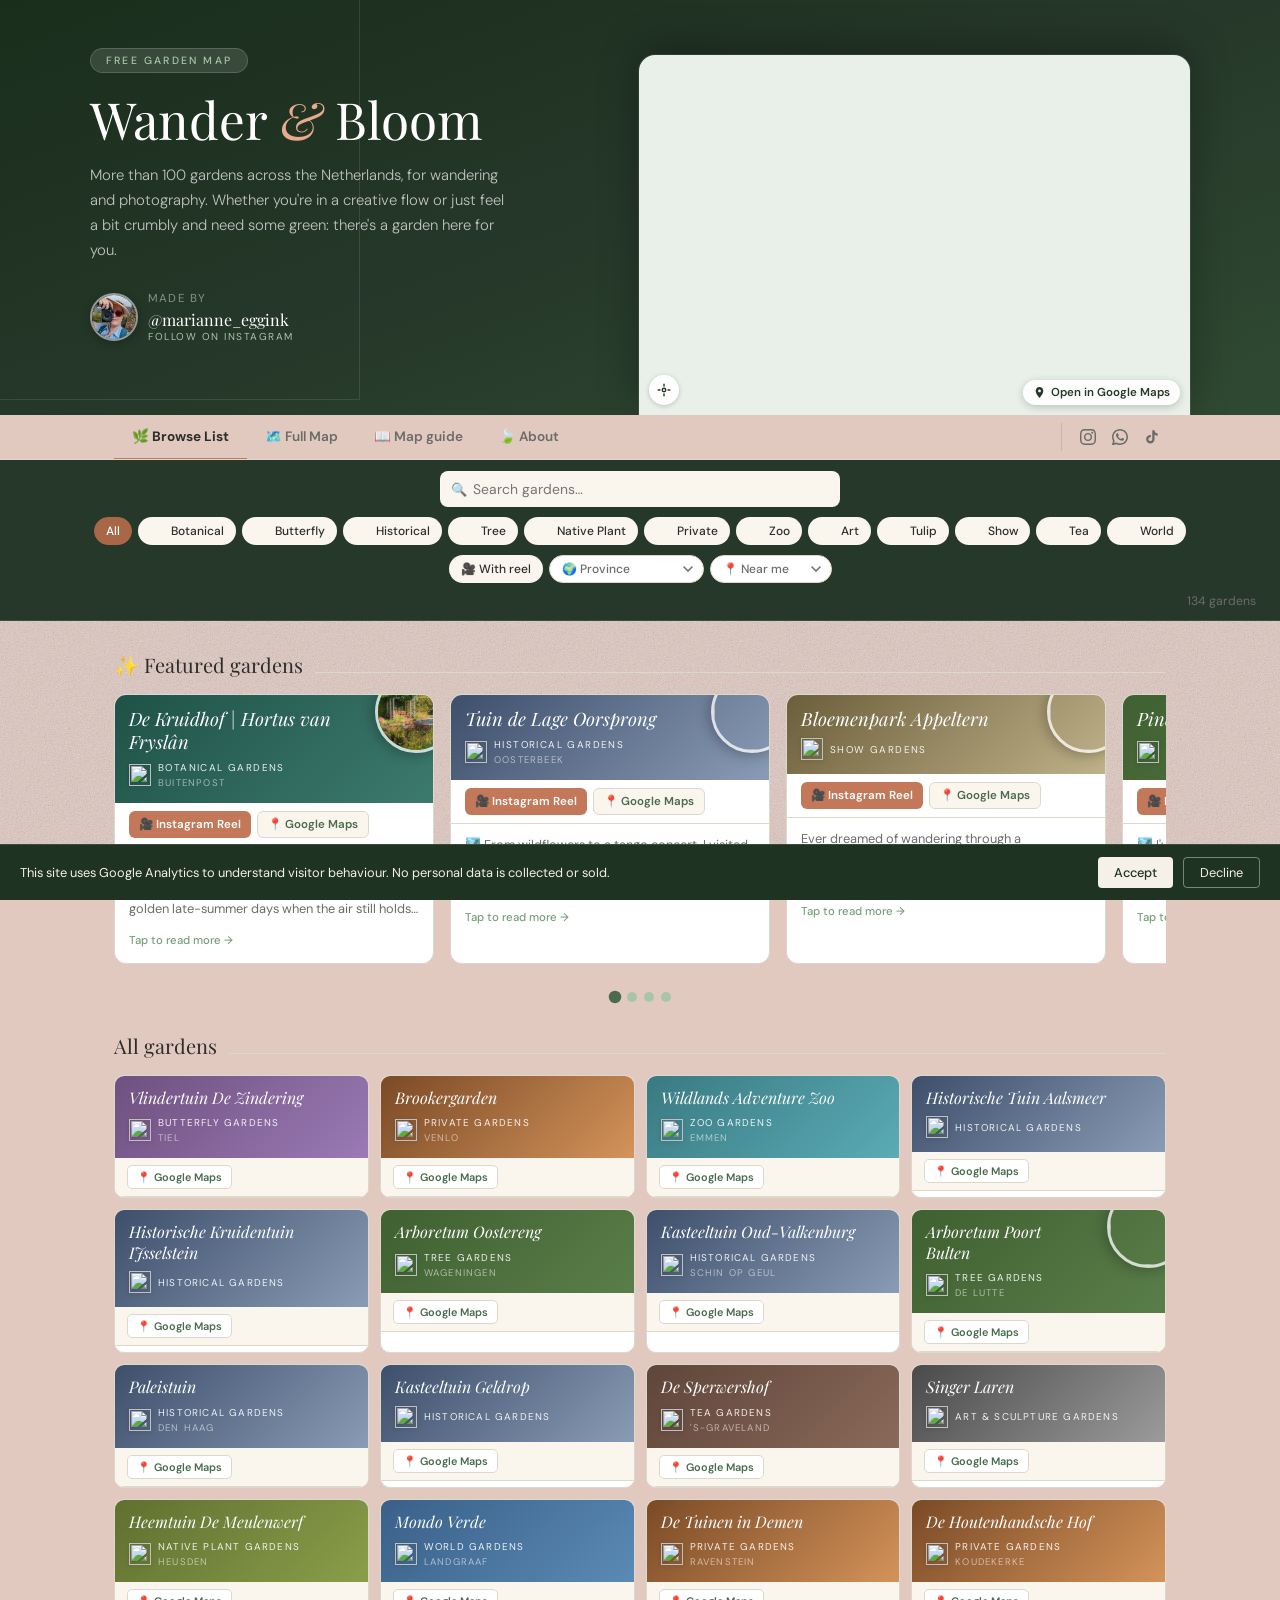
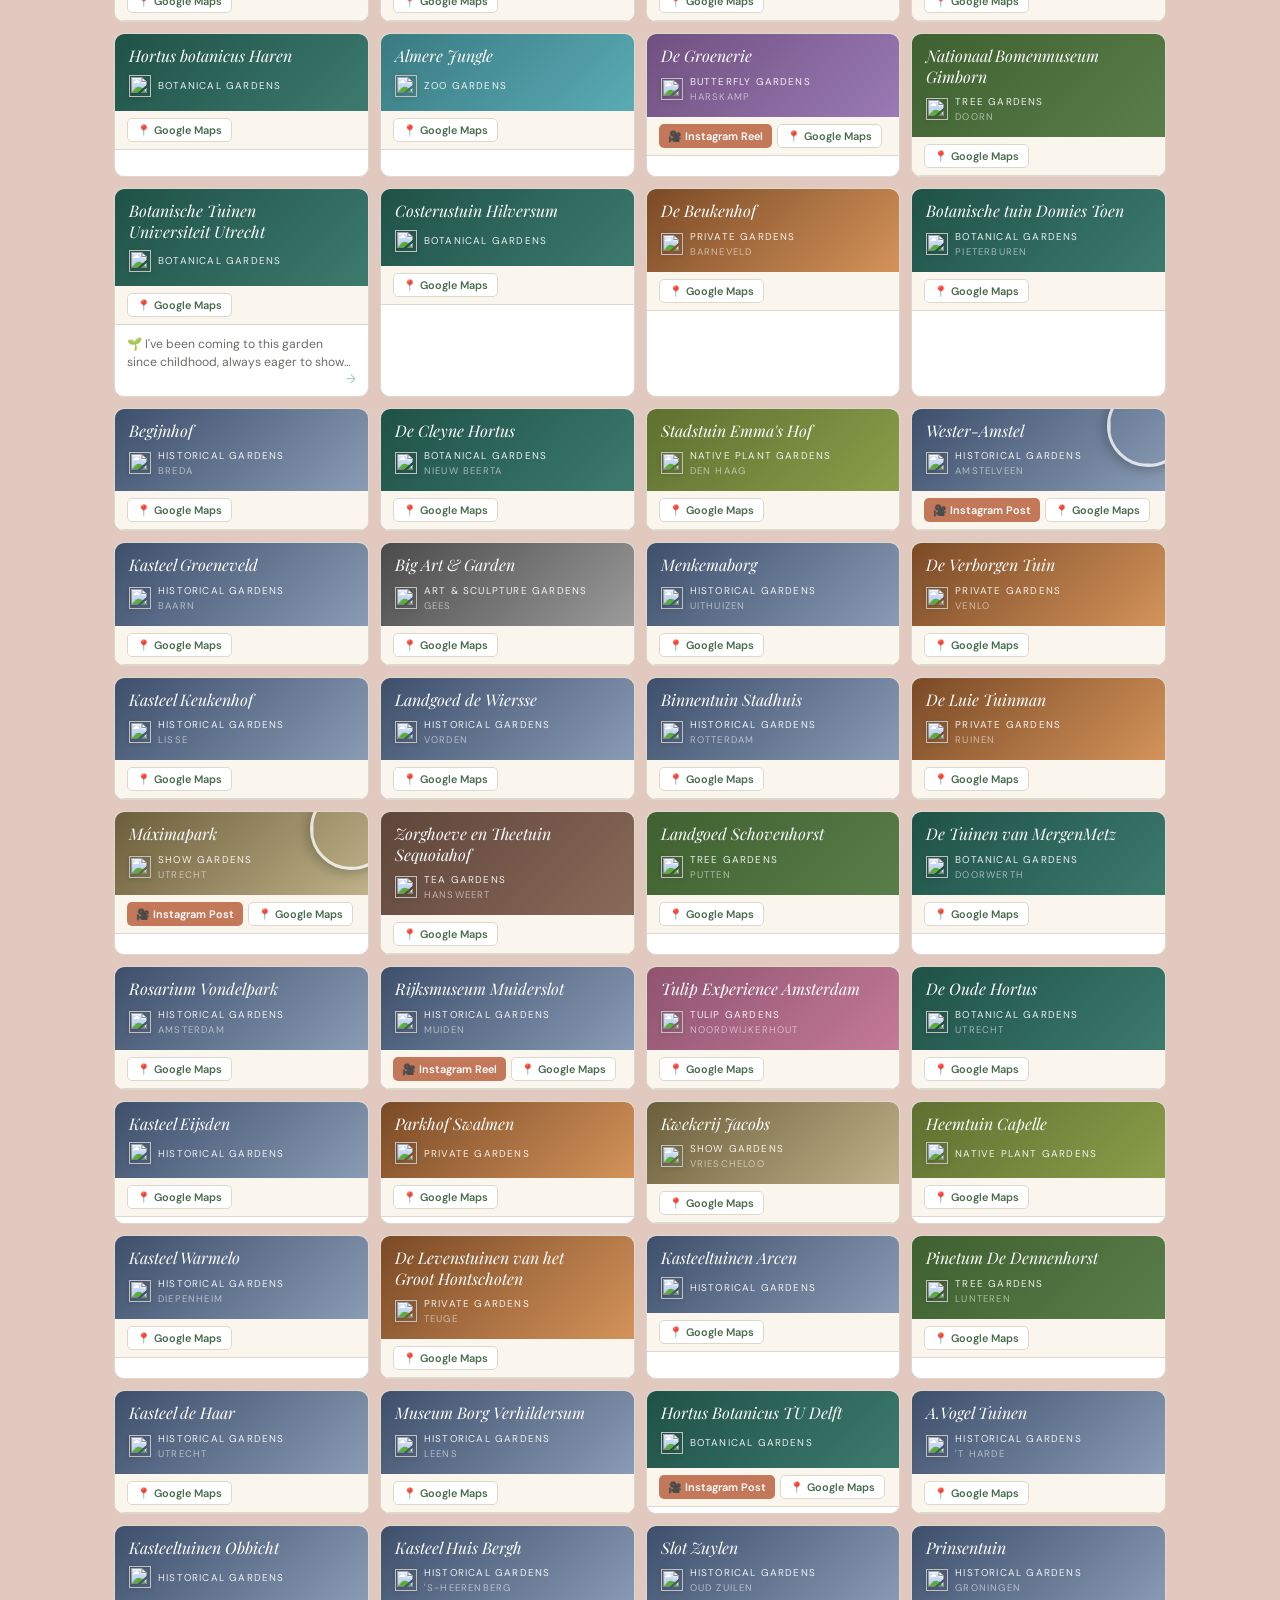
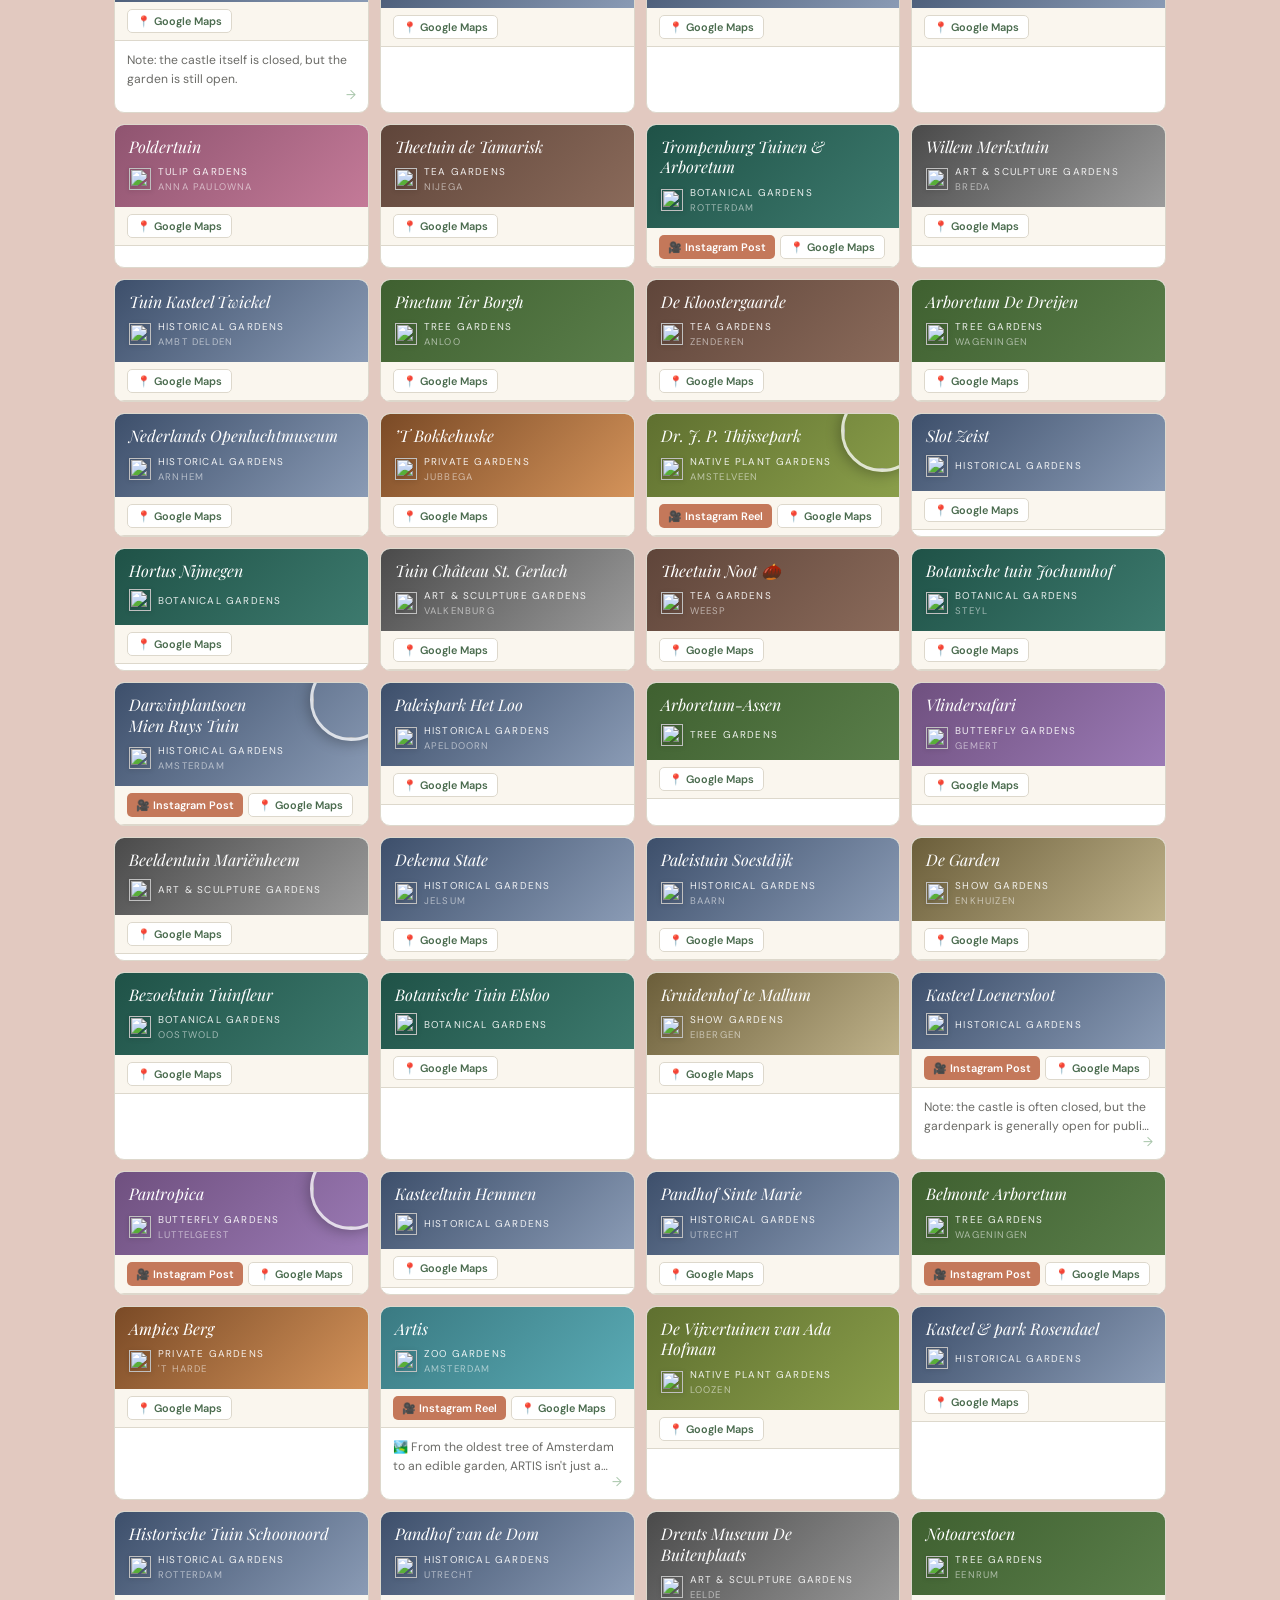
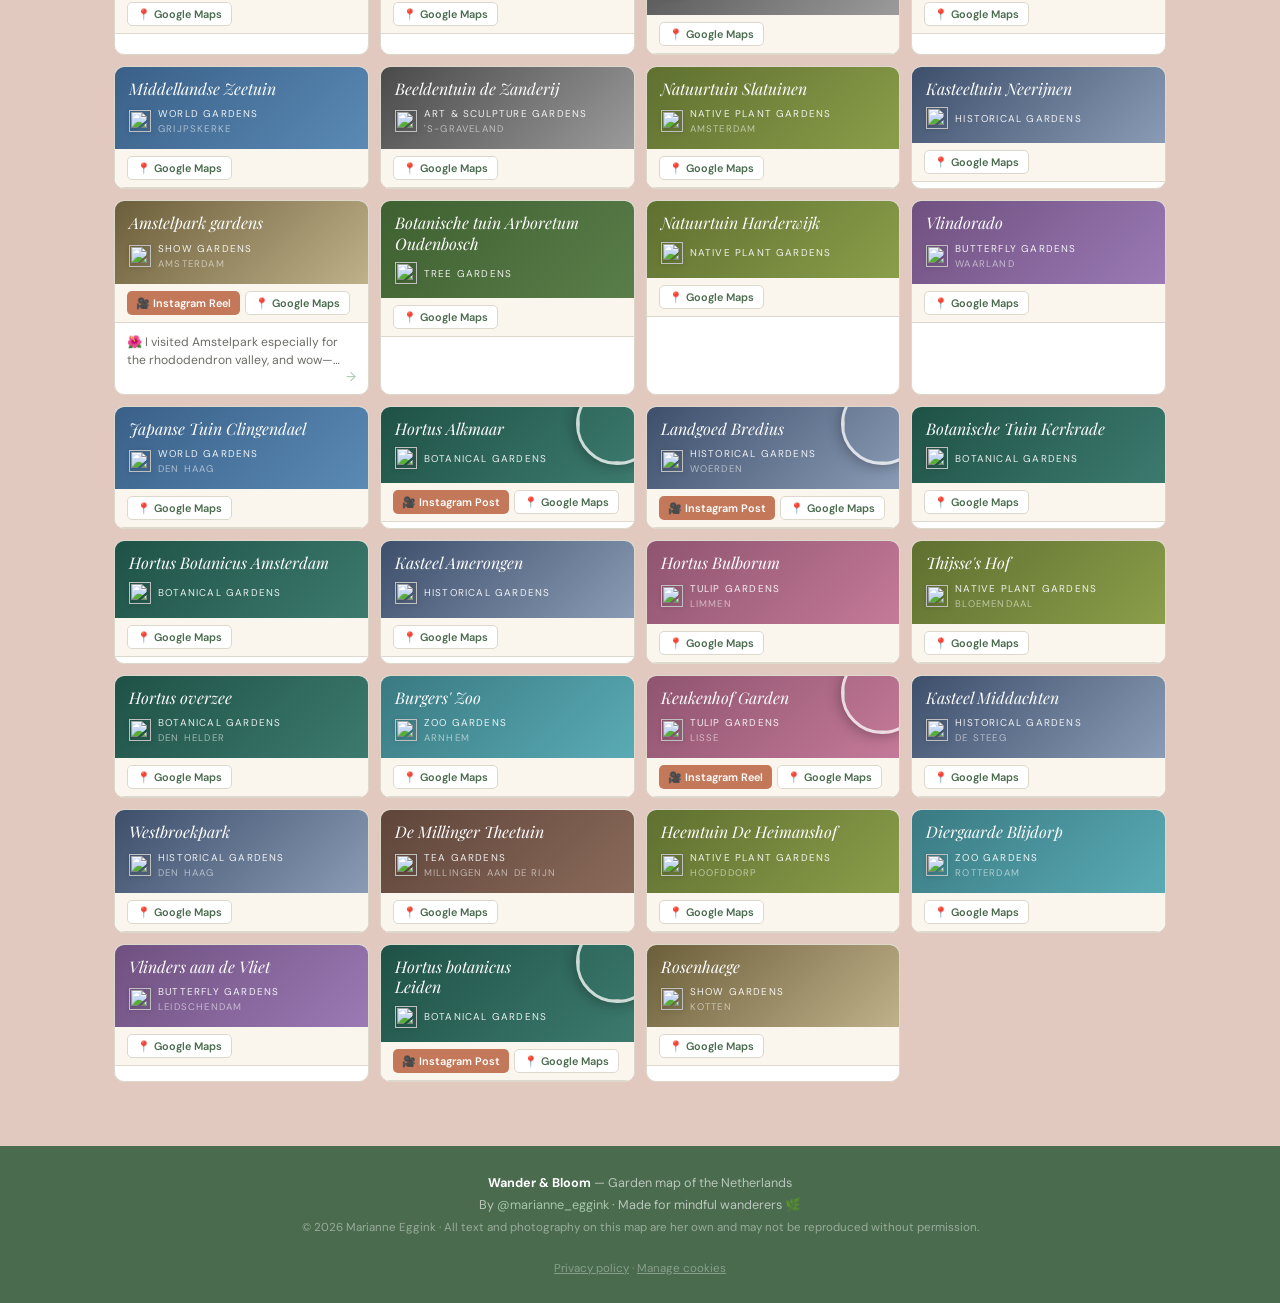
==== commit 62d61bbc: "Add JSON-LD structured data and dynamic canonical per garden Each garden now injects a TouristAttrac" ====
--- a/index.html
+++ b/index.html
@@ -19,6 +19,7 @@
 <meta name="twitter:title" content="Wander & Bloom — Photography Garden Map Netherlands" />
 <meta name="twitter:description" content="Over 100 gardens across the Netherlands, curated for nature lovers and photographers." />
 <meta name="twitter:image" content="https://i.imgur.com/KAQbixX.jpeg" />
+<script type="application/ld+json" id="gardenJsonLd"></script>
     <title>Wander & Bloom — Photography Garden Map Netherlands</title>
     <link rel="preconnect" href="https://fonts.googleapis.com" />
 <link rel="preconnect" href="https://fonts.gstatic.com" crossorigin />
--- a/styles.css
+++ b/styles.css
@@ -1748,8 +1748,15 @@
         .filters-row {
           align-items: flex-start;
         }
+        .province-select-wrap {
+          width: 100%;
+        }
+        .province-select-wrap .filter-btn-wrap {
+          width: 100%;
+        }
         #provinceSelect,
         #distanceSelect {
+          flex: 1;
           min-width: 0;
         }
         .hero-social-icons {
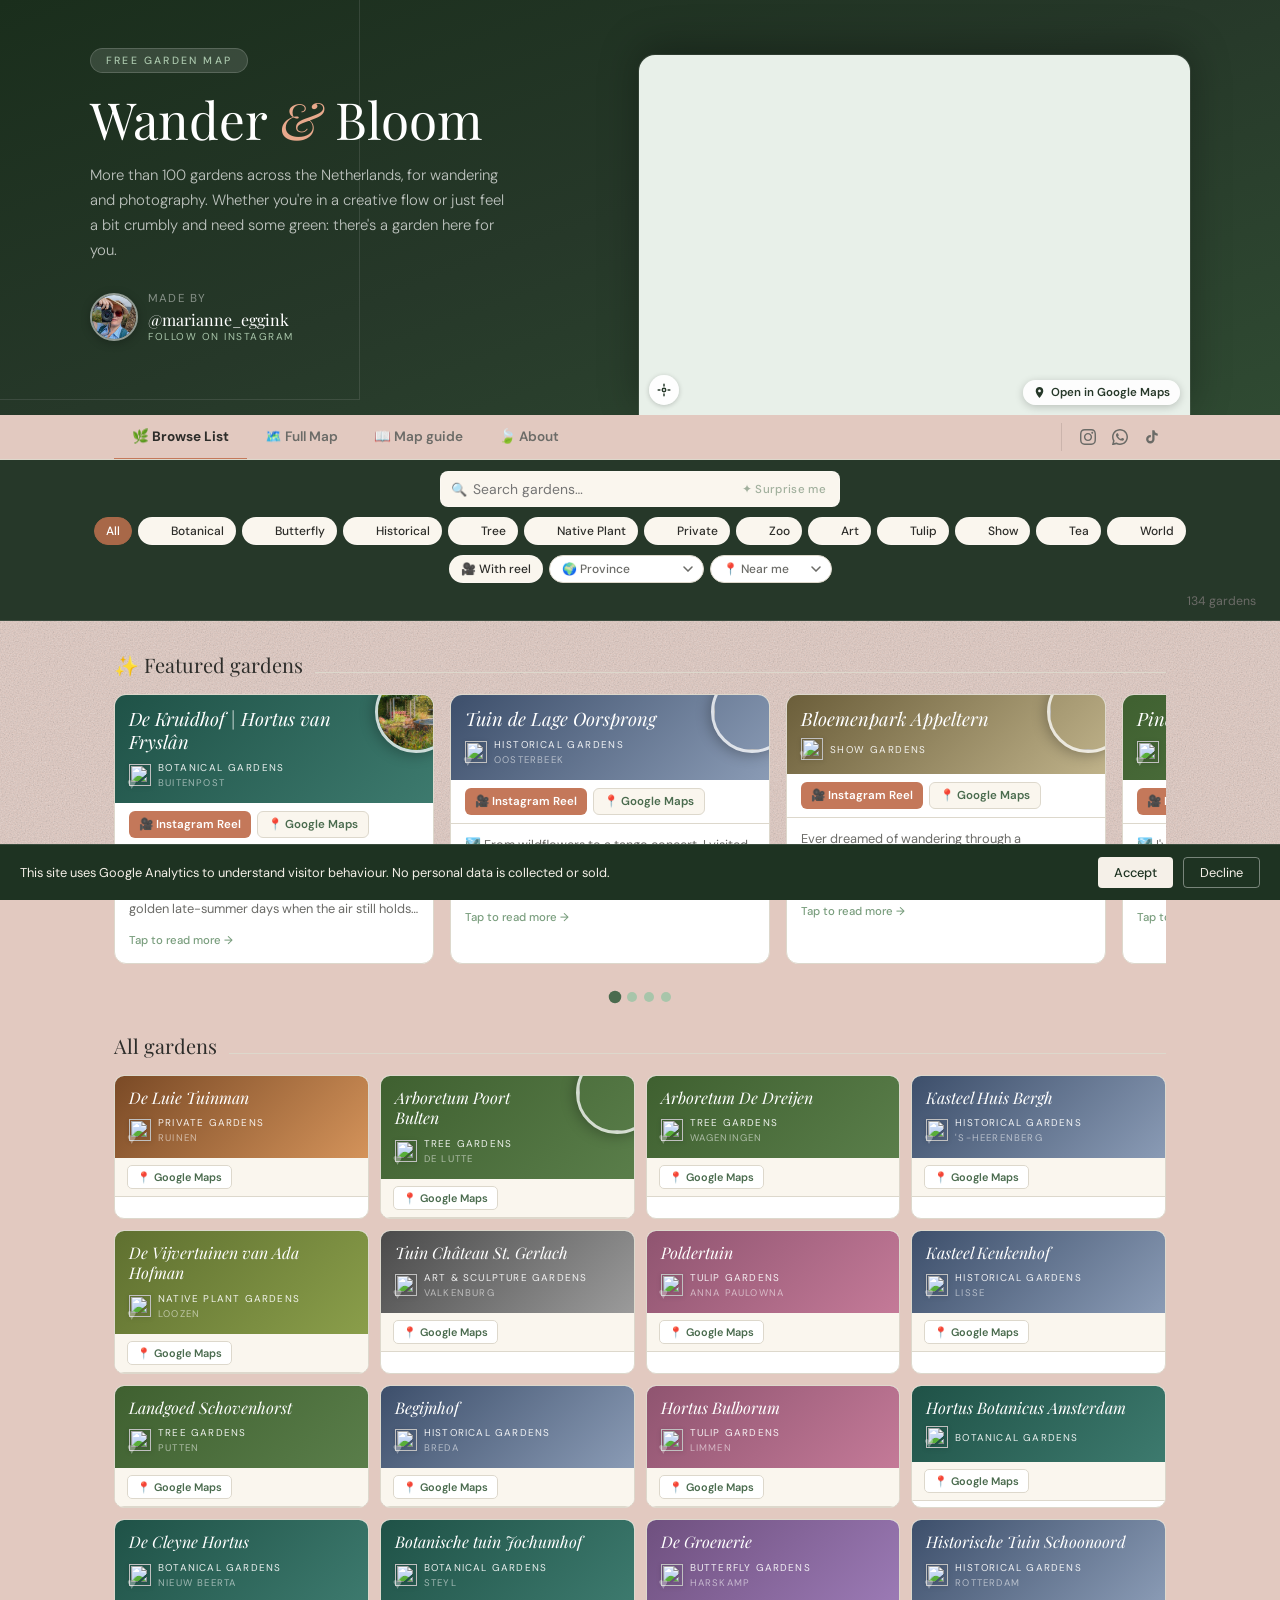
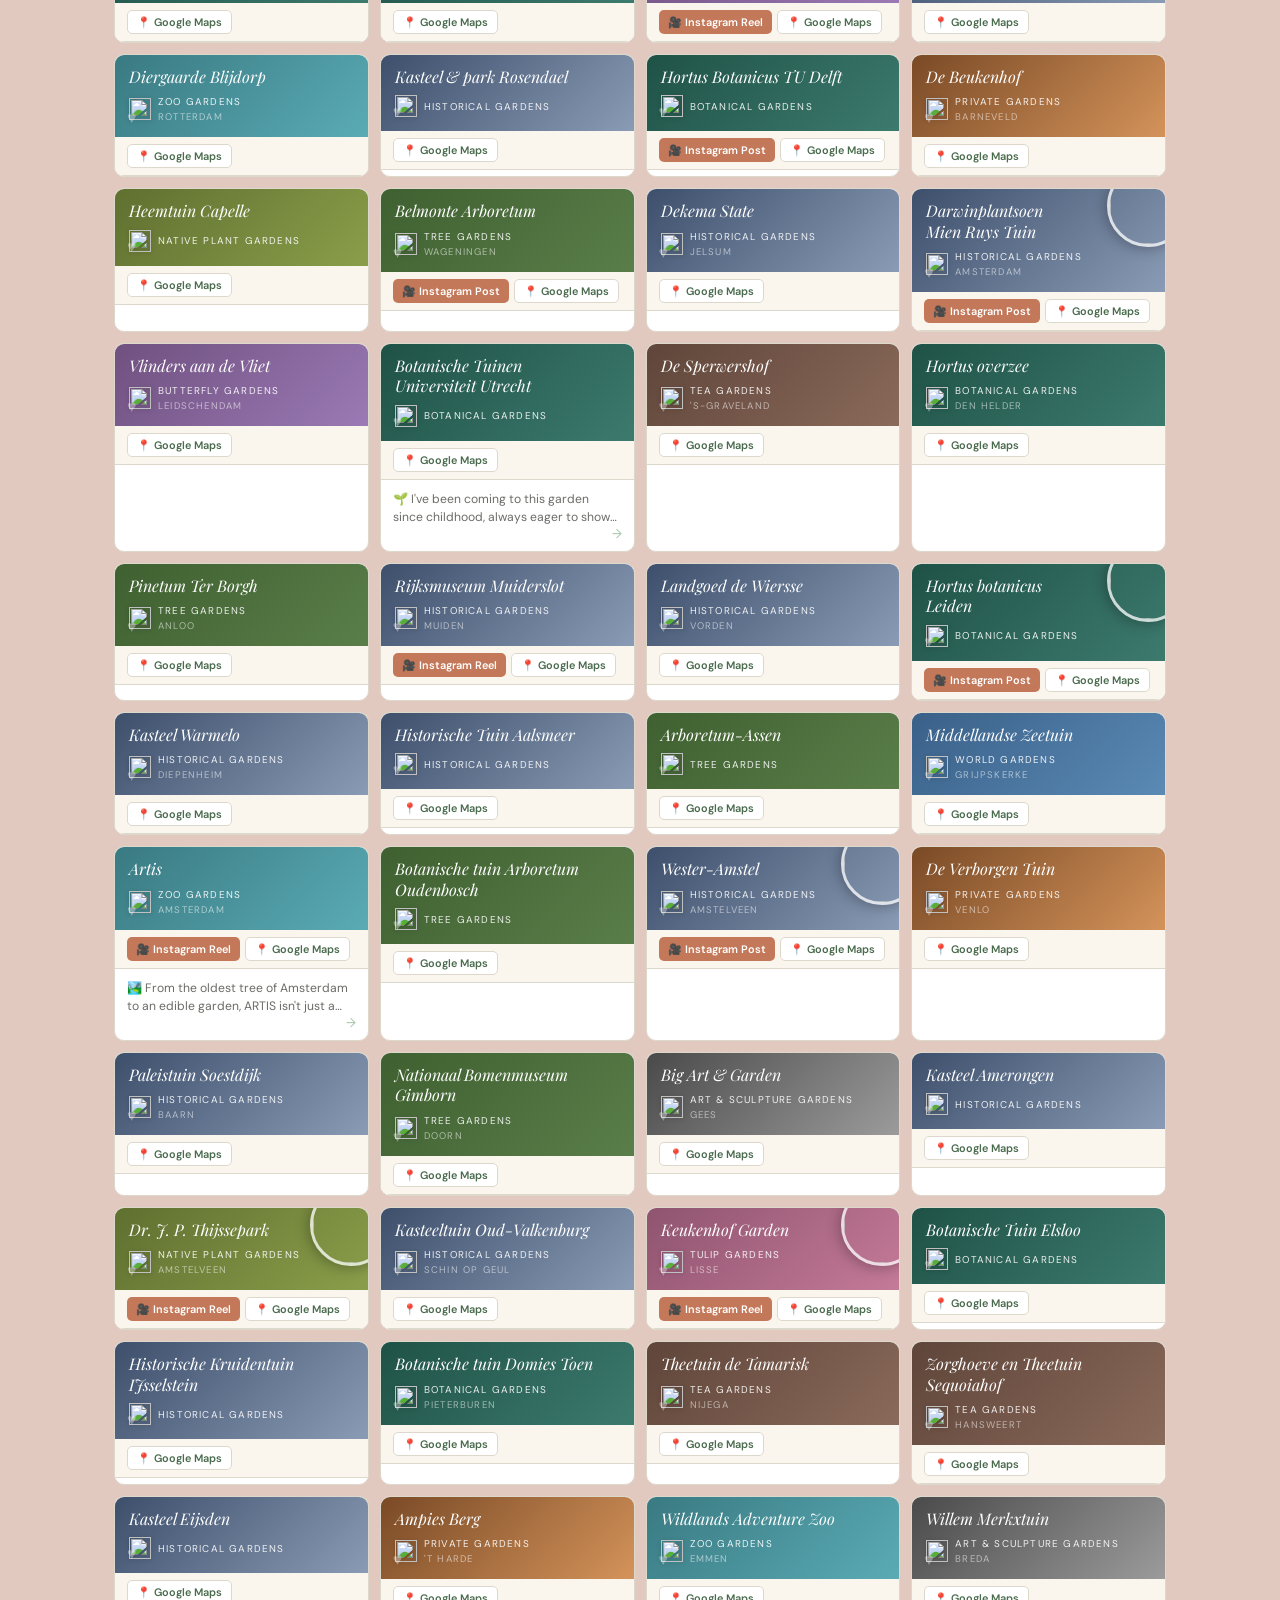
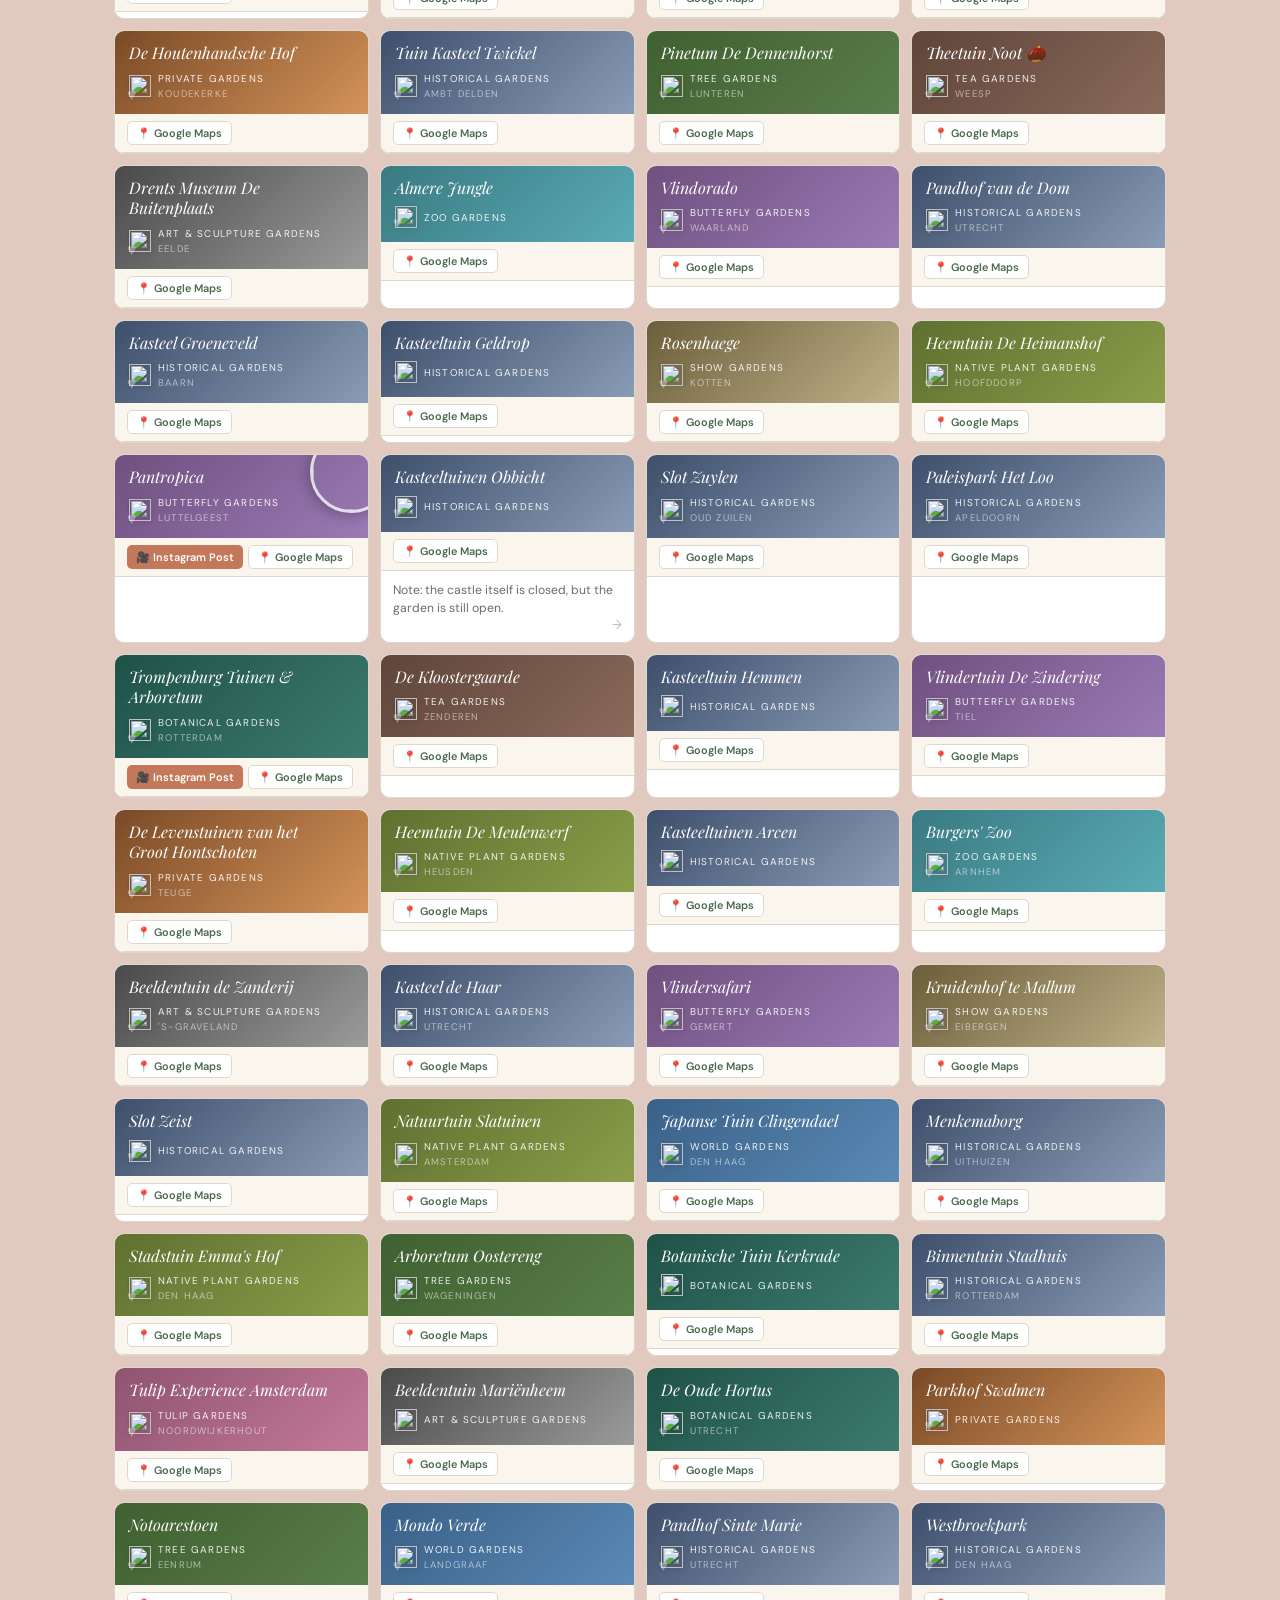
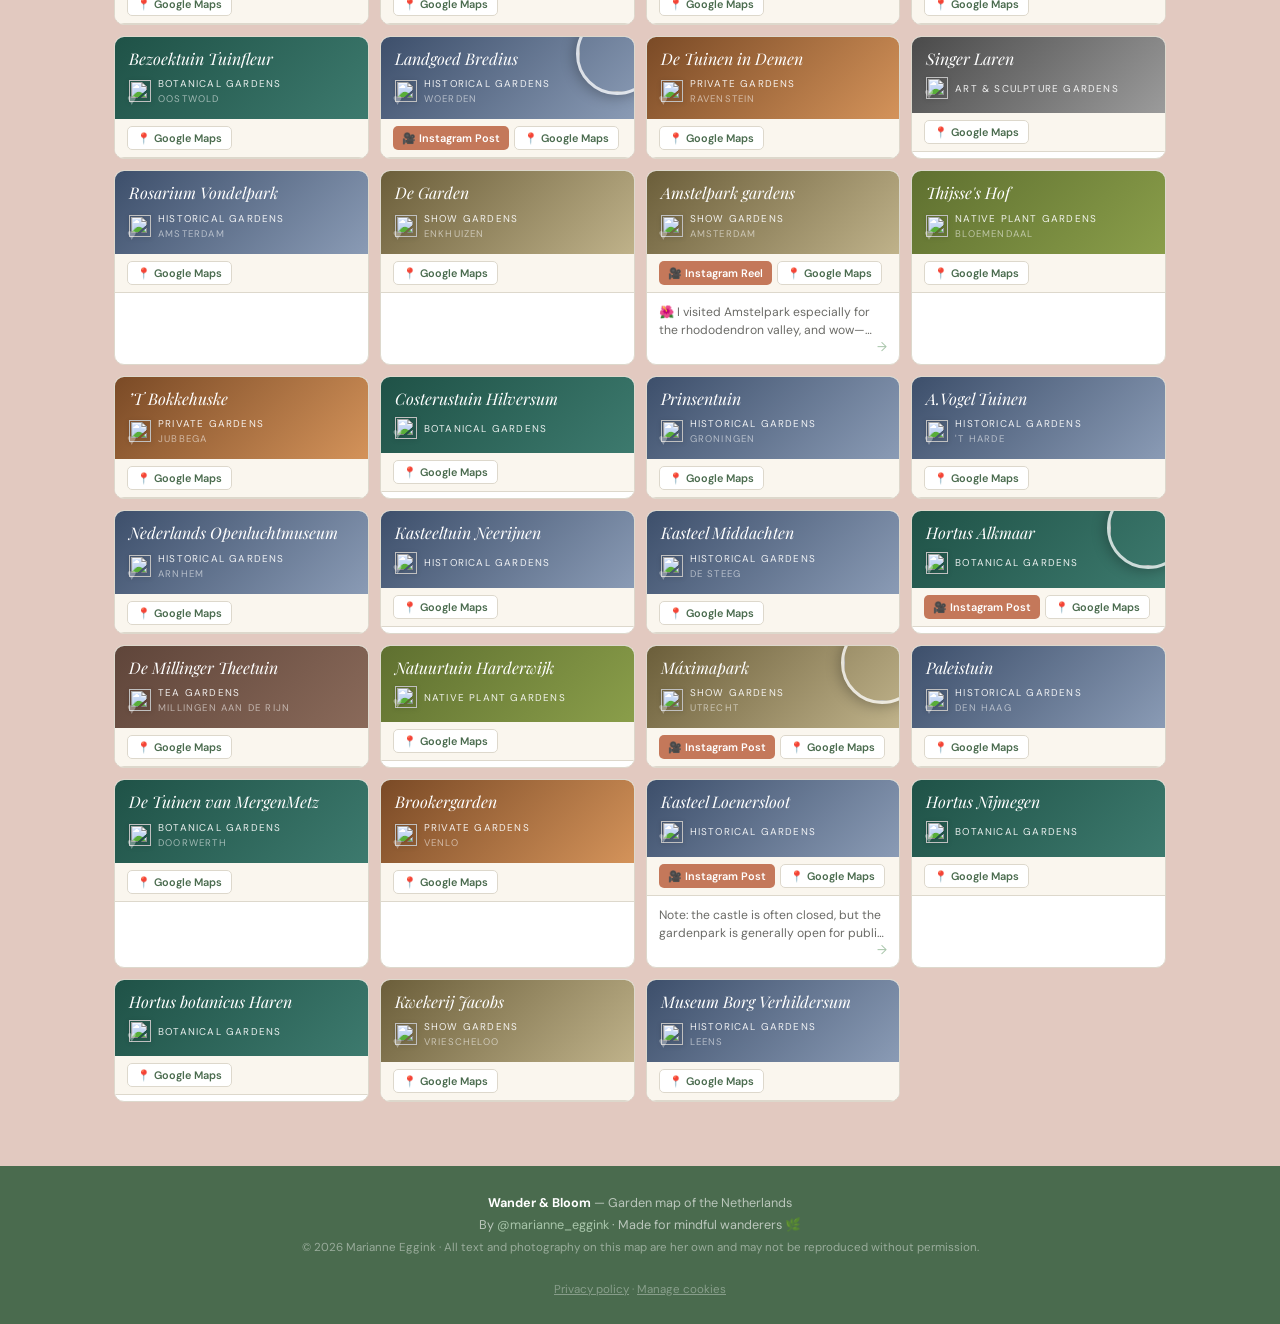
==== commit 51004bd5: "Add surprise me, favorites, deep-link filters, and back-to-top - Surprise me button in search bar pi" ====
--- a/index.html
+++ b/index.html
@@ -248,6 +248,7 @@
             placeholder="Search gardens…"
             autocomplete="off"
           />
+          <button class="surprise-btn" id="surpriseBtn" title="Surprise me">✦ Surprise me</button>
         </div>
         <div class="filters-row">
           <div class="filter-row" id="filterRow">
@@ -531,6 +532,10 @@
         <div id="sheetCta"></div>
       </div>
     </div>
+
+    <button id="backToTop" aria-label="Back to top" onclick="window.scrollTo({top:0,behavior:'smooth'})">
+      <svg width="16" height="16" viewBox="0 0 24 24" fill="none" stroke="currentColor" stroke-width="2.5" stroke-linecap="round" stroke-linejoin="round"><polyline points="18 15 12 9 6 15"/></svg>
+    </button>
 
     <footer>
       <strong>Wander & Bloom</strong> — Garden map of the Netherlands<br />
--- a/styles.css
+++ b/styles.css
@@ -668,7 +668,7 @@
       }
       .search-input {
         width: 100%;
-        padding: 8px 11px 8px 32px;
+        padding: 8px 95px 8px 32px;
         border: 1.5px solid rgba(255, 255, 255, 0.2);
         border-radius: 8px;
         font-family: "DM Sans", sans-serif;
@@ -1974,3 +1974,67 @@
         background: var(--sage-dark);
         transform: scale(1.25);
       }
+
+      /* Surprise me button */
+      .surprise-btn {
+        position: absolute;
+        right: 8px;
+        top: 50%;
+        transform: translateY(-50%);
+        background: none;
+        border: none;
+        cursor: pointer;
+        font-size: 0.72rem;
+        color: var(--sage-dark);
+        opacity: 0.5;
+        padding: 4px 6px;
+        font-family: 'DM Sans', sans-serif;
+        font-weight: 500;
+        letter-spacing: 0.03em;
+        transition: opacity 0.15s;
+        white-space: nowrap;
+      }
+      .surprise-btn:hover { opacity: 1; }
+
+      /* Heart / save button on cards */
+      .heart-btn {
+        position: absolute;
+        bottom: 7px;
+        left: 8px;
+        background: none;
+        border: none;
+        cursor: pointer;
+        font-size: 1rem;
+        color: rgba(255, 255, 255, 0.35);
+        padding: 4px;
+        line-height: 1;
+        transition: color 0.15s, transform 0.15s;
+        z-index: 2;
+      }
+      .heart-btn:hover { color: rgba(255, 255, 255, 0.8); transform: scale(1.2); }
+      .heart-btn.saved { color: #e87070; }
+
+      /* Back to top button */
+      #backToTop {
+        position: fixed;
+        bottom: 24px;
+        right: 20px;
+        width: 38px;
+        height: 38px;
+        border-radius: 50%;
+        background: var(--sage-dark);
+        color: #fff;
+        border: none;
+        cursor: pointer;
+        display: none;
+        align-items: center;
+        justify-content: center;
+        box-shadow: 0 2px 12px rgba(0, 0, 0, 0.25);
+        z-index: 1000;
+        opacity: 0;
+        transition: opacity 0.2s;
+      }
+      #backToTop.visible {
+        display: flex;
+        opacity: 1;
+      }
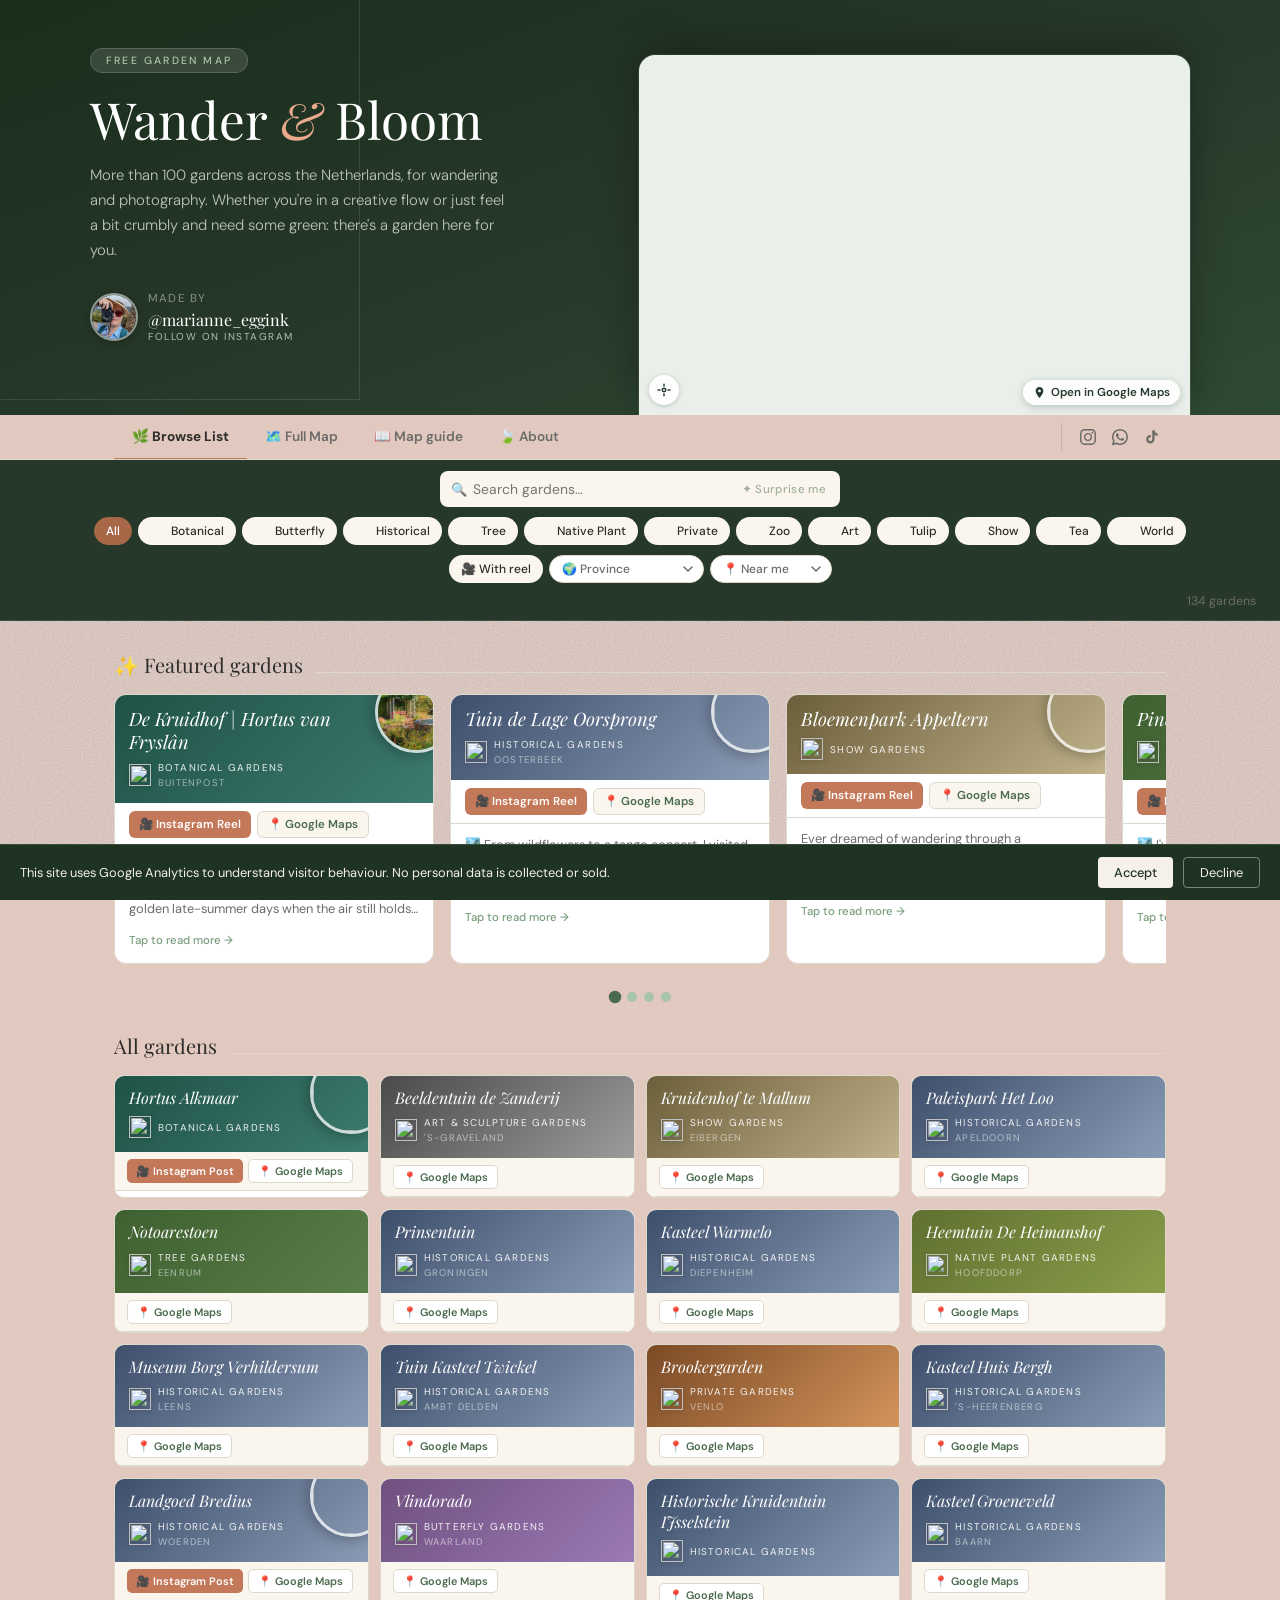
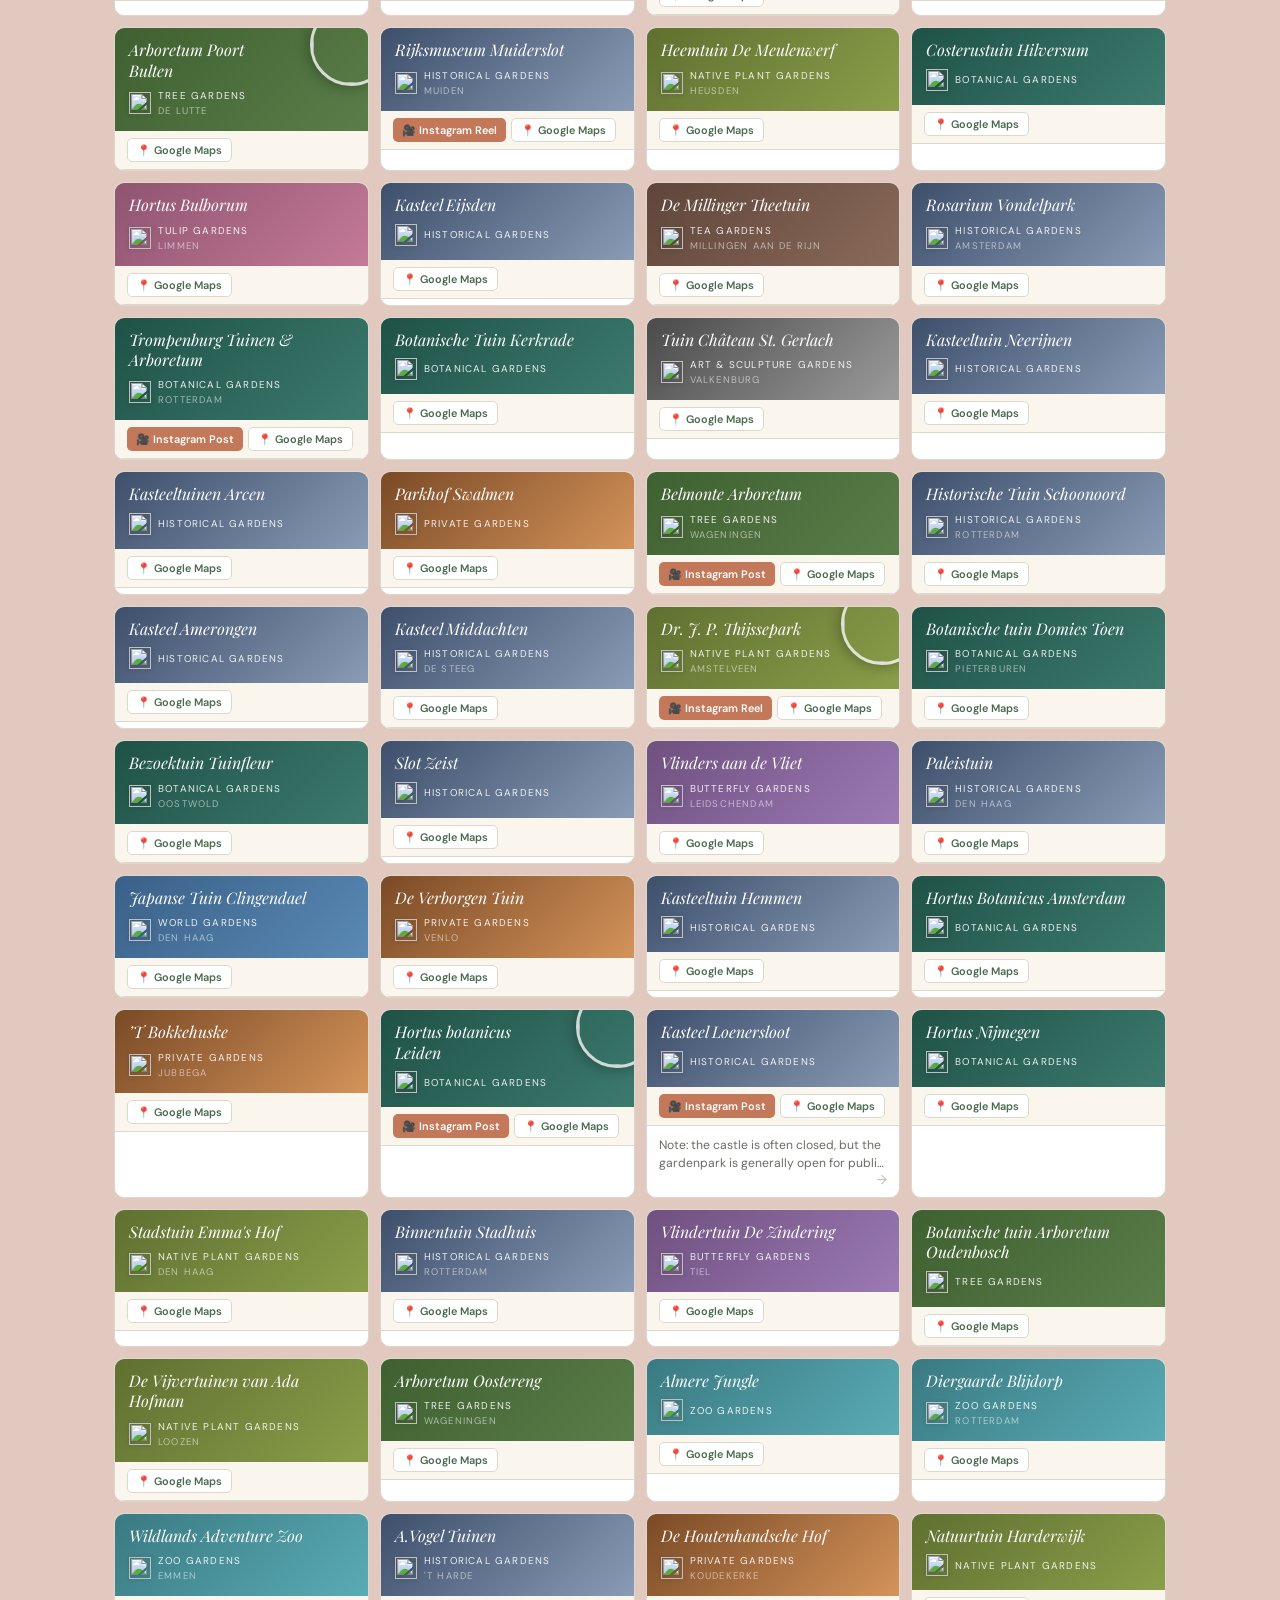
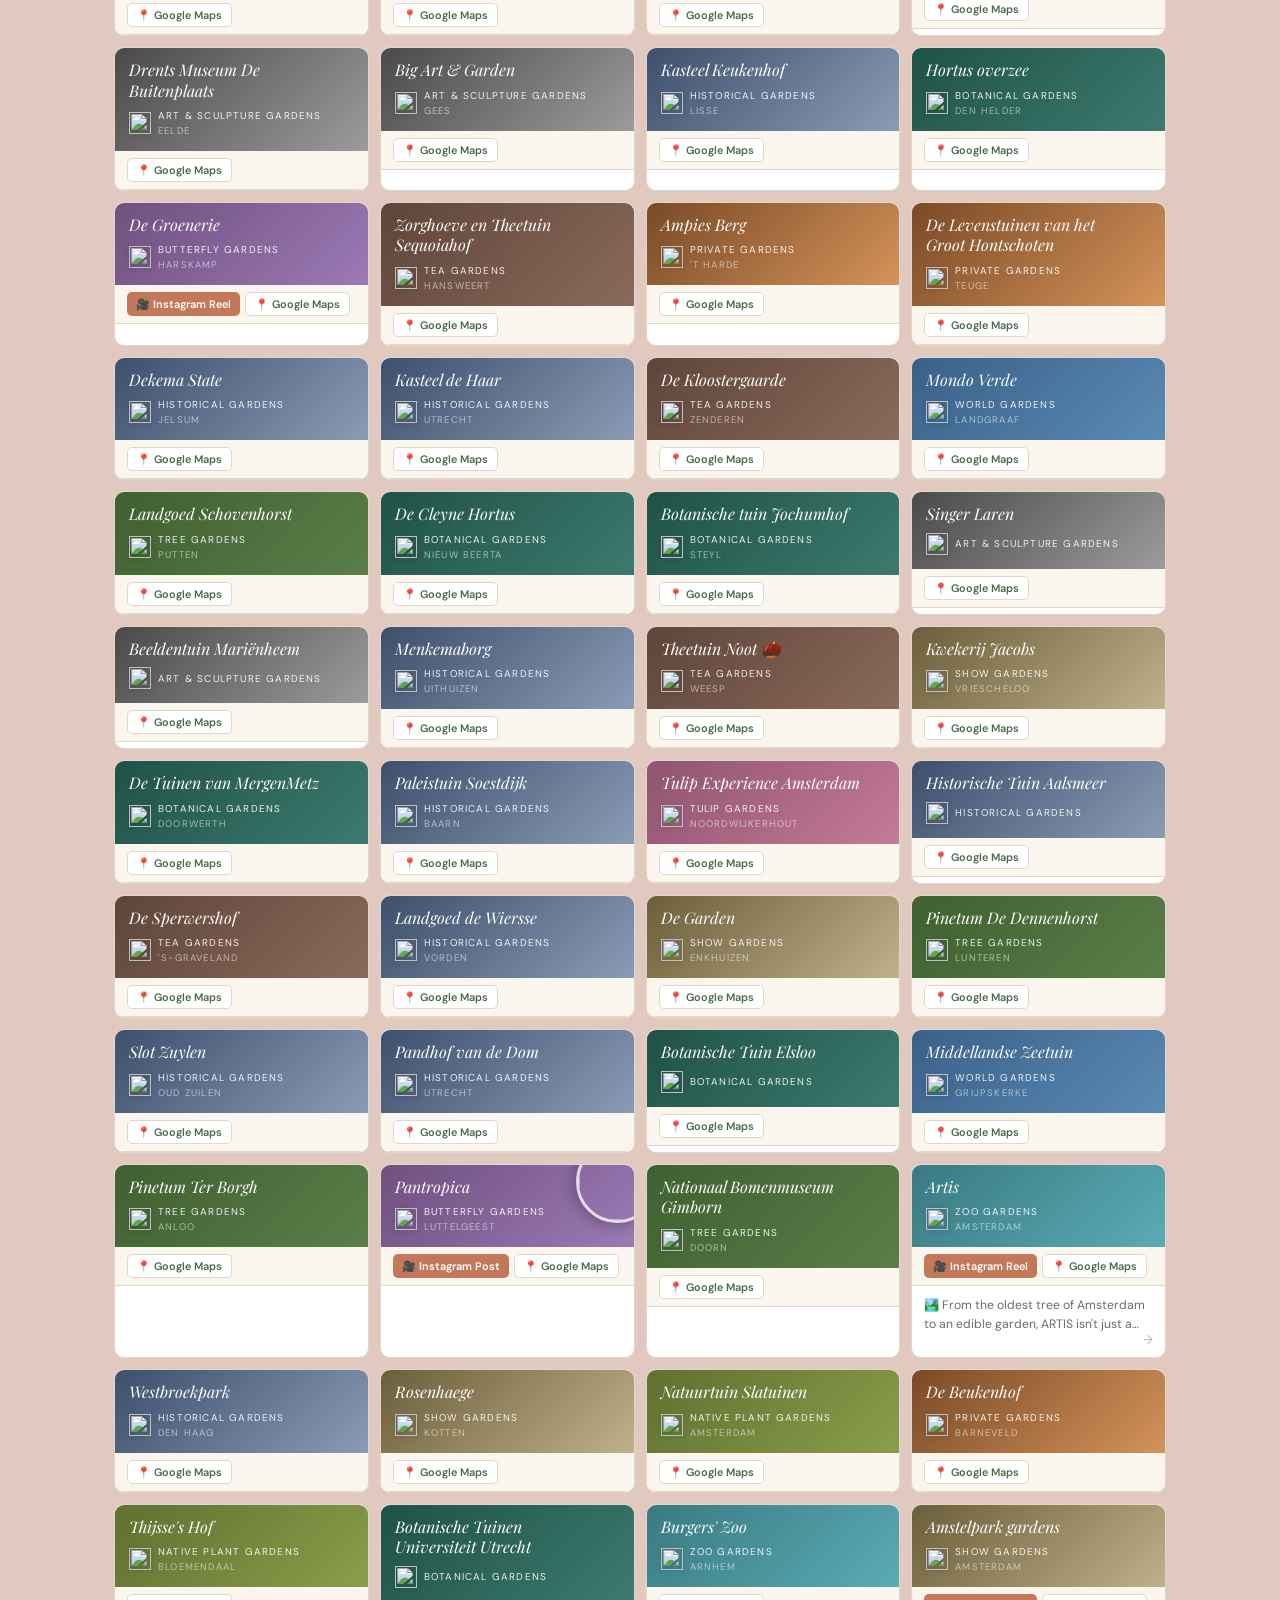
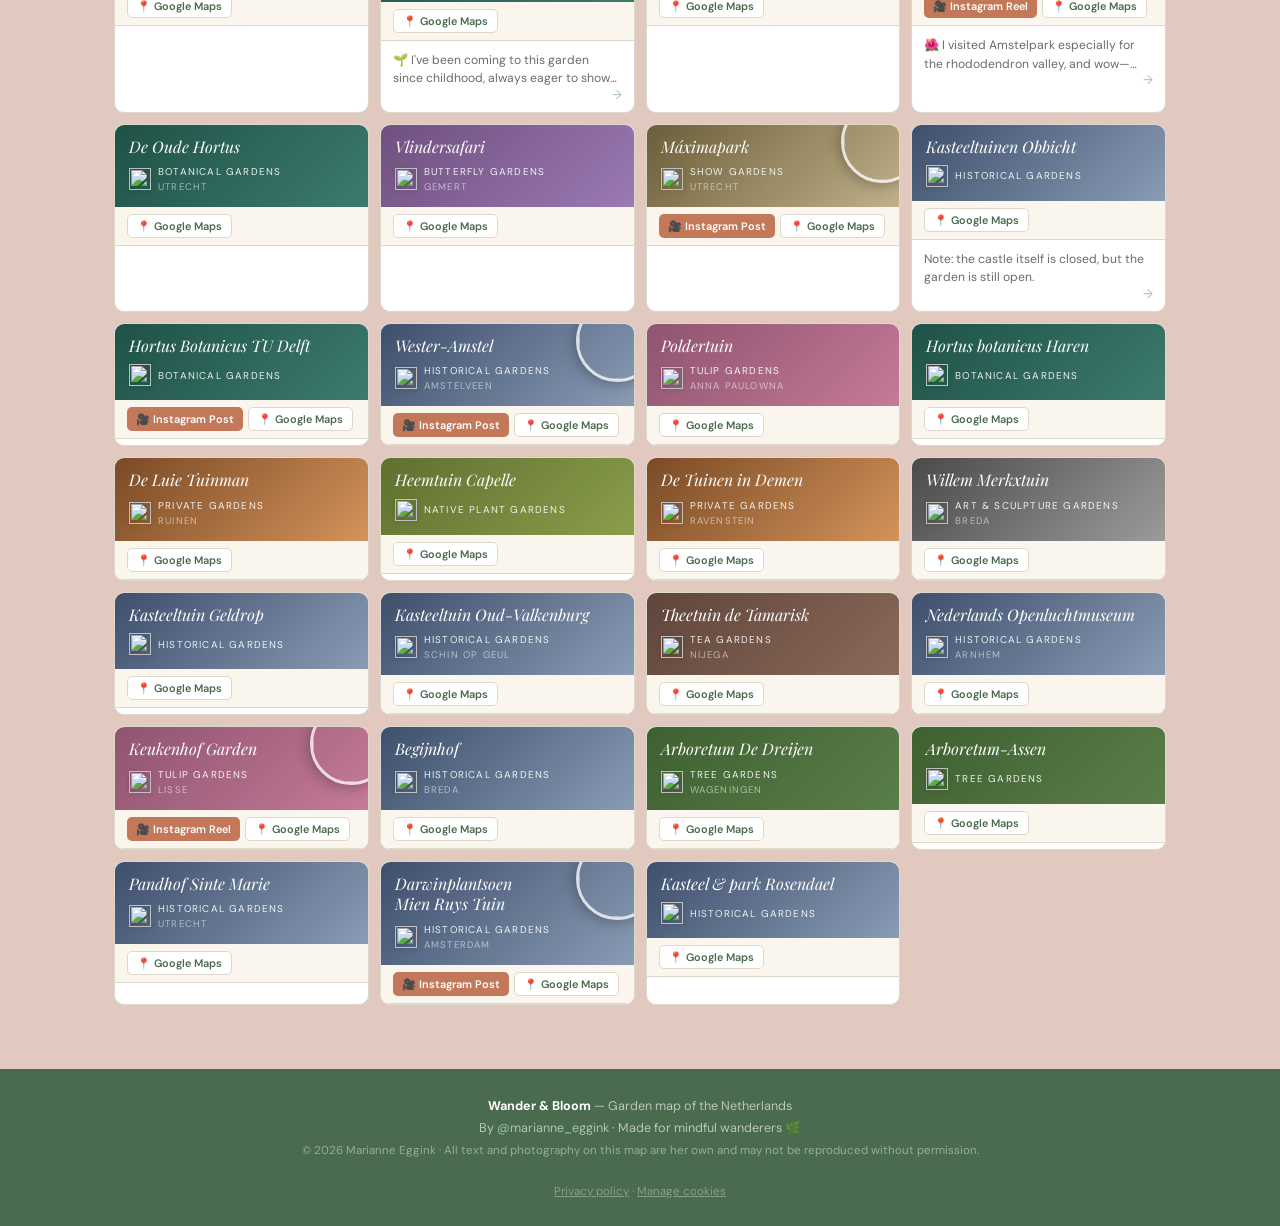
==== commit 073f370d: "Update guide with heart wishlist, surprise me, and revised save card copy Co-Authored-By: Claude Son" ====
--- a/index.html
+++ b/index.html
@@ -372,7 +372,19 @@
               <li>
                 <div class="guide-step-num">✦</div>
                 <div>
-                  Found a garden you'd love to visit? Tap <strong>🖼️ Save card</strong> to save it to your device as a photo with all the info you need — perfect for keeping it on your bucket list or sharing with a friend. On iPhone, tap <em>Save Image</em> from the share sheet. On Android, the image saves to your Downloads folder.
+                  Found a garden you'd love to visit? Tap the <strong>♥ heart</strong> (next to the close button) to save it to your personal wishlist. Your saved gardens appear under <strong>🤍 Saved</strong> in the filters. Your list is stored in your browser — it'll still be there when you come back, as long as you're on the same device and not using private browsing.
+                </div>
+              </li>
+              <li>
+                <div class="guide-step-num">✦</div>
+                <div>
+                  Tap <strong>🖼️ Save card</strong> to save a garden as a photo to your device — handy for sharing with a friend or keeping offline. On iPhone, tap <em>Save Image</em> from the share sheet. On Android, the image saves to your Downloads folder.
+                </div>
+              </li>
+              <li>
+                <div class="guide-step-num">✦</div>
+                <div>
+                  Not sure where to start? Hit <strong>✦ Surprise me</strong> in the search bar to open a random garden. Works with your active filters too — so if you're browsing Botanical Gardens in Utrecht, it'll surprise you within that selection.
                 </div>
               </li>
             </ul>
--- a/styles.css
+++ b/styles.css
@@ -1345,6 +1345,26 @@
       .sheet-close:hover {
         background: rgba(255, 255, 255, 0.32);
       }
+      .sheet-heart {
+        position: absolute;
+        top: 14px;
+        right: 66px;
+        background: rgba(255, 255, 255, 0.2);
+        border: none;
+        color: rgba(255, 255, 255, 0.7);
+        width: 44px;
+        height: 44px;
+        border-radius: 50%;
+        cursor: pointer;
+        font-size: 1.1rem;
+        display: flex;
+        align-items: center;
+        justify-content: center;
+        transition: background 0.15s, color 0.15s;
+      }
+      .sheet-heart:hover { background: rgba(255, 255, 255, 0.32); color: #fff; }
+      .sheet-heart.saved { color: #e87070; background: rgba(255, 255, 255, 0.25); }
+      .sheet-subheader .sheet-heart { top: 10px; }
       .sheet-reel-badge {
         display: inline-block;
         background: var(--terracotta);
@@ -1752,6 +1772,10 @@
           width: 100%;
         }
         .province-select-wrap .filter-btn-wrap {
+          flex: 1;
+          min-width: 0;
+        }
+        .province-select-wrap .filter-btn-wrap .filter-btn {
           width: 100%;
         }
         #provinceSelect,
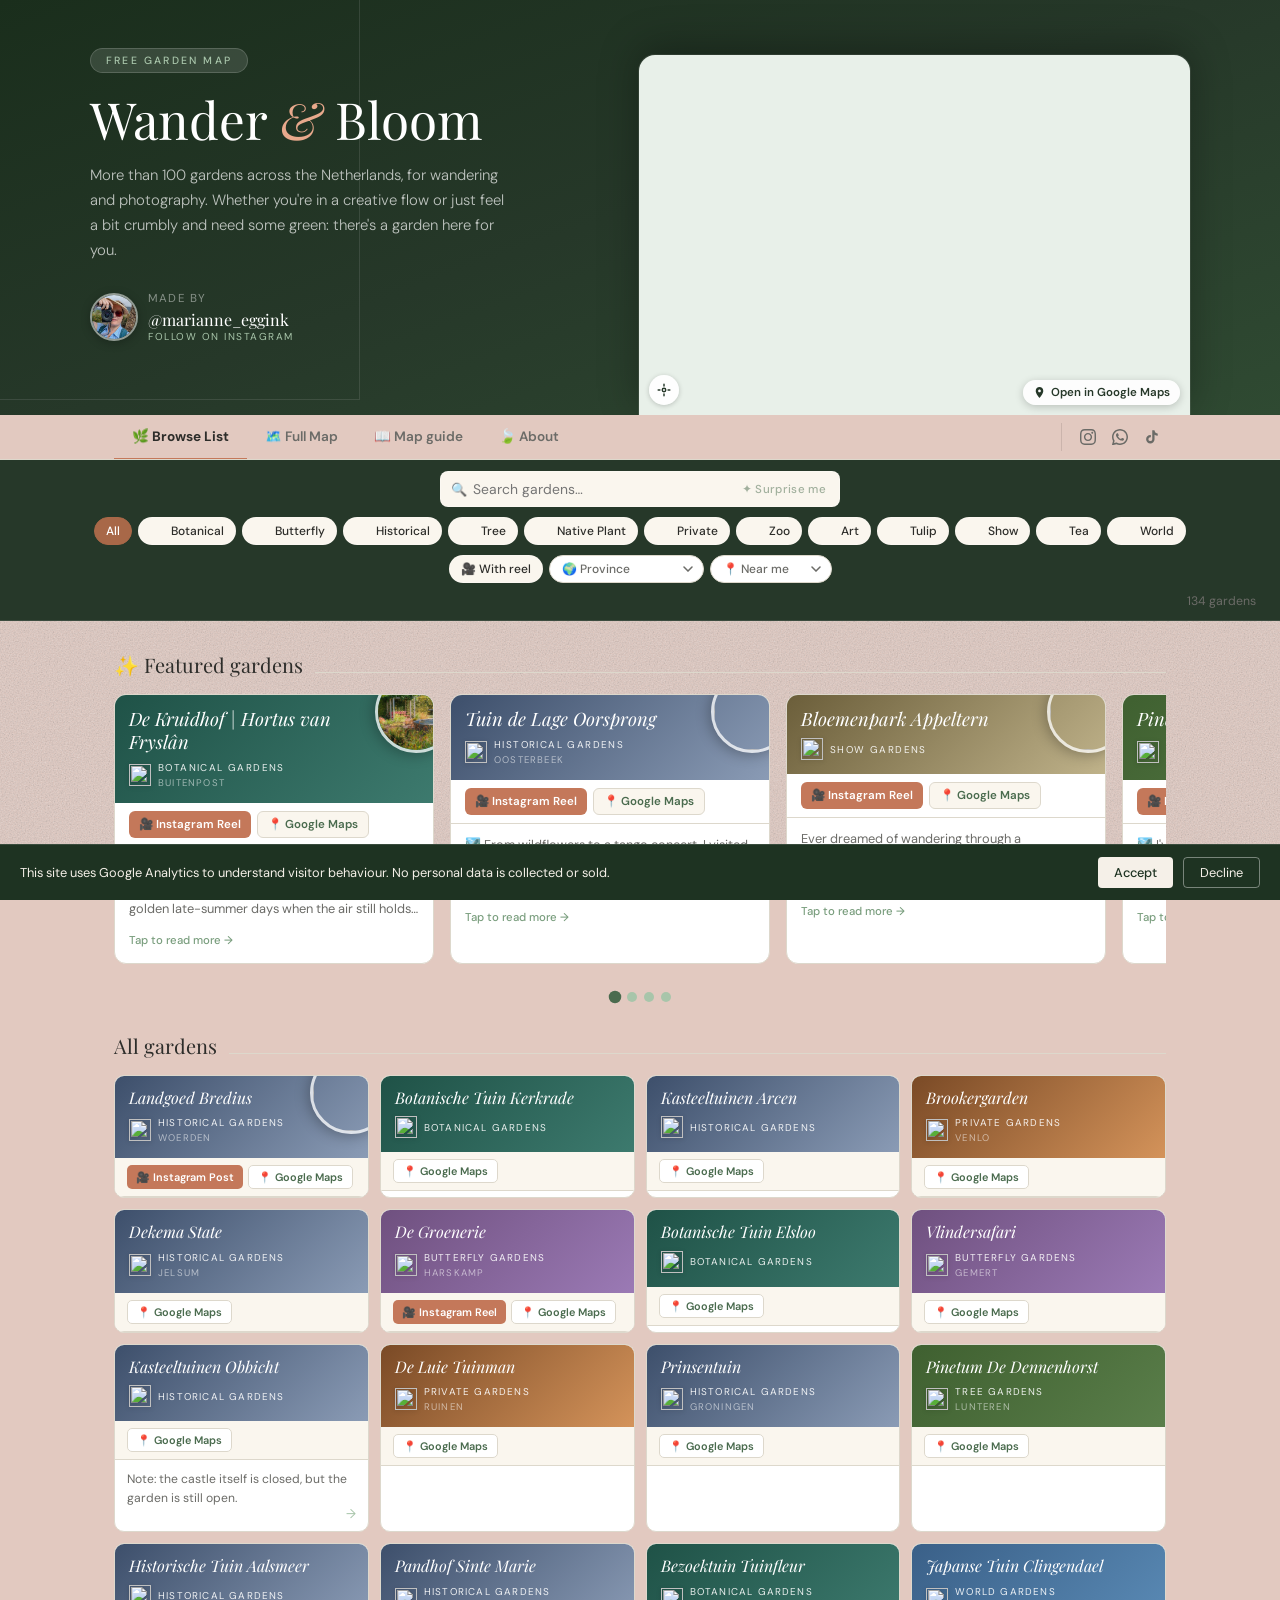
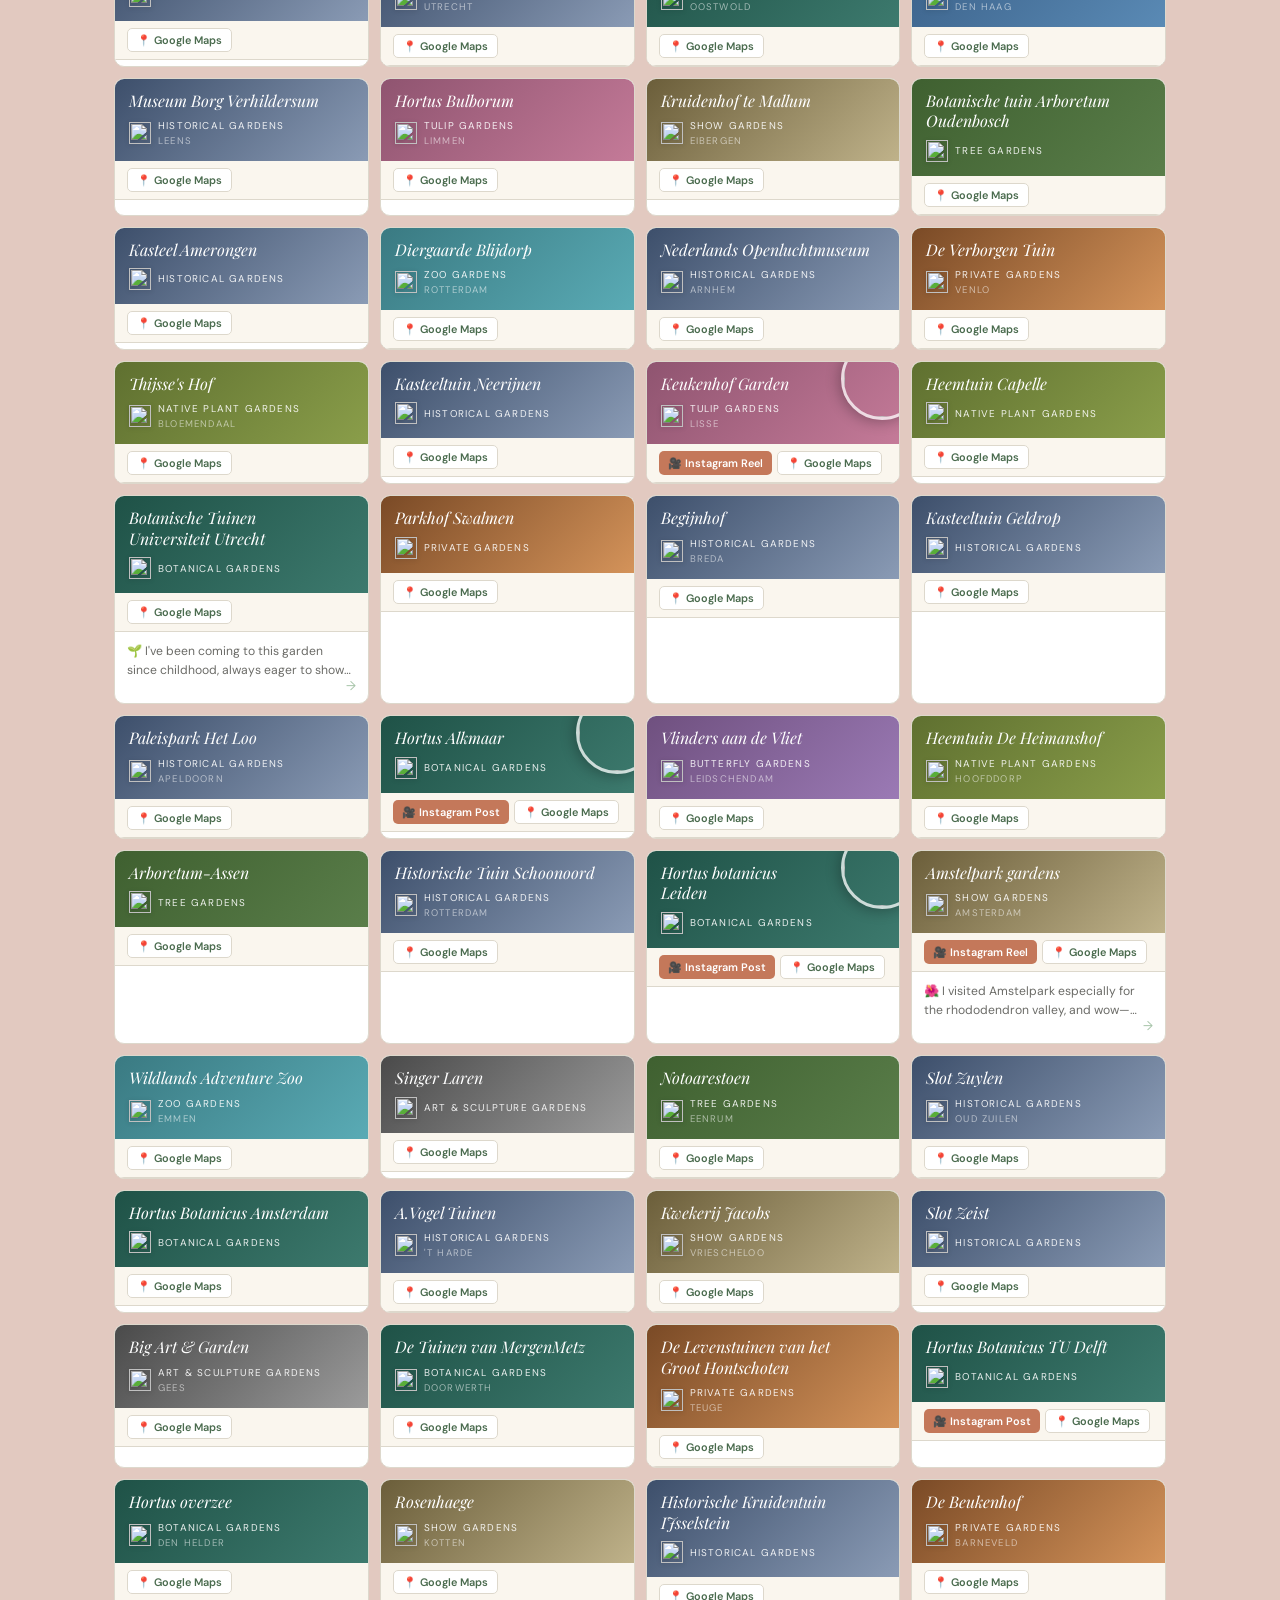
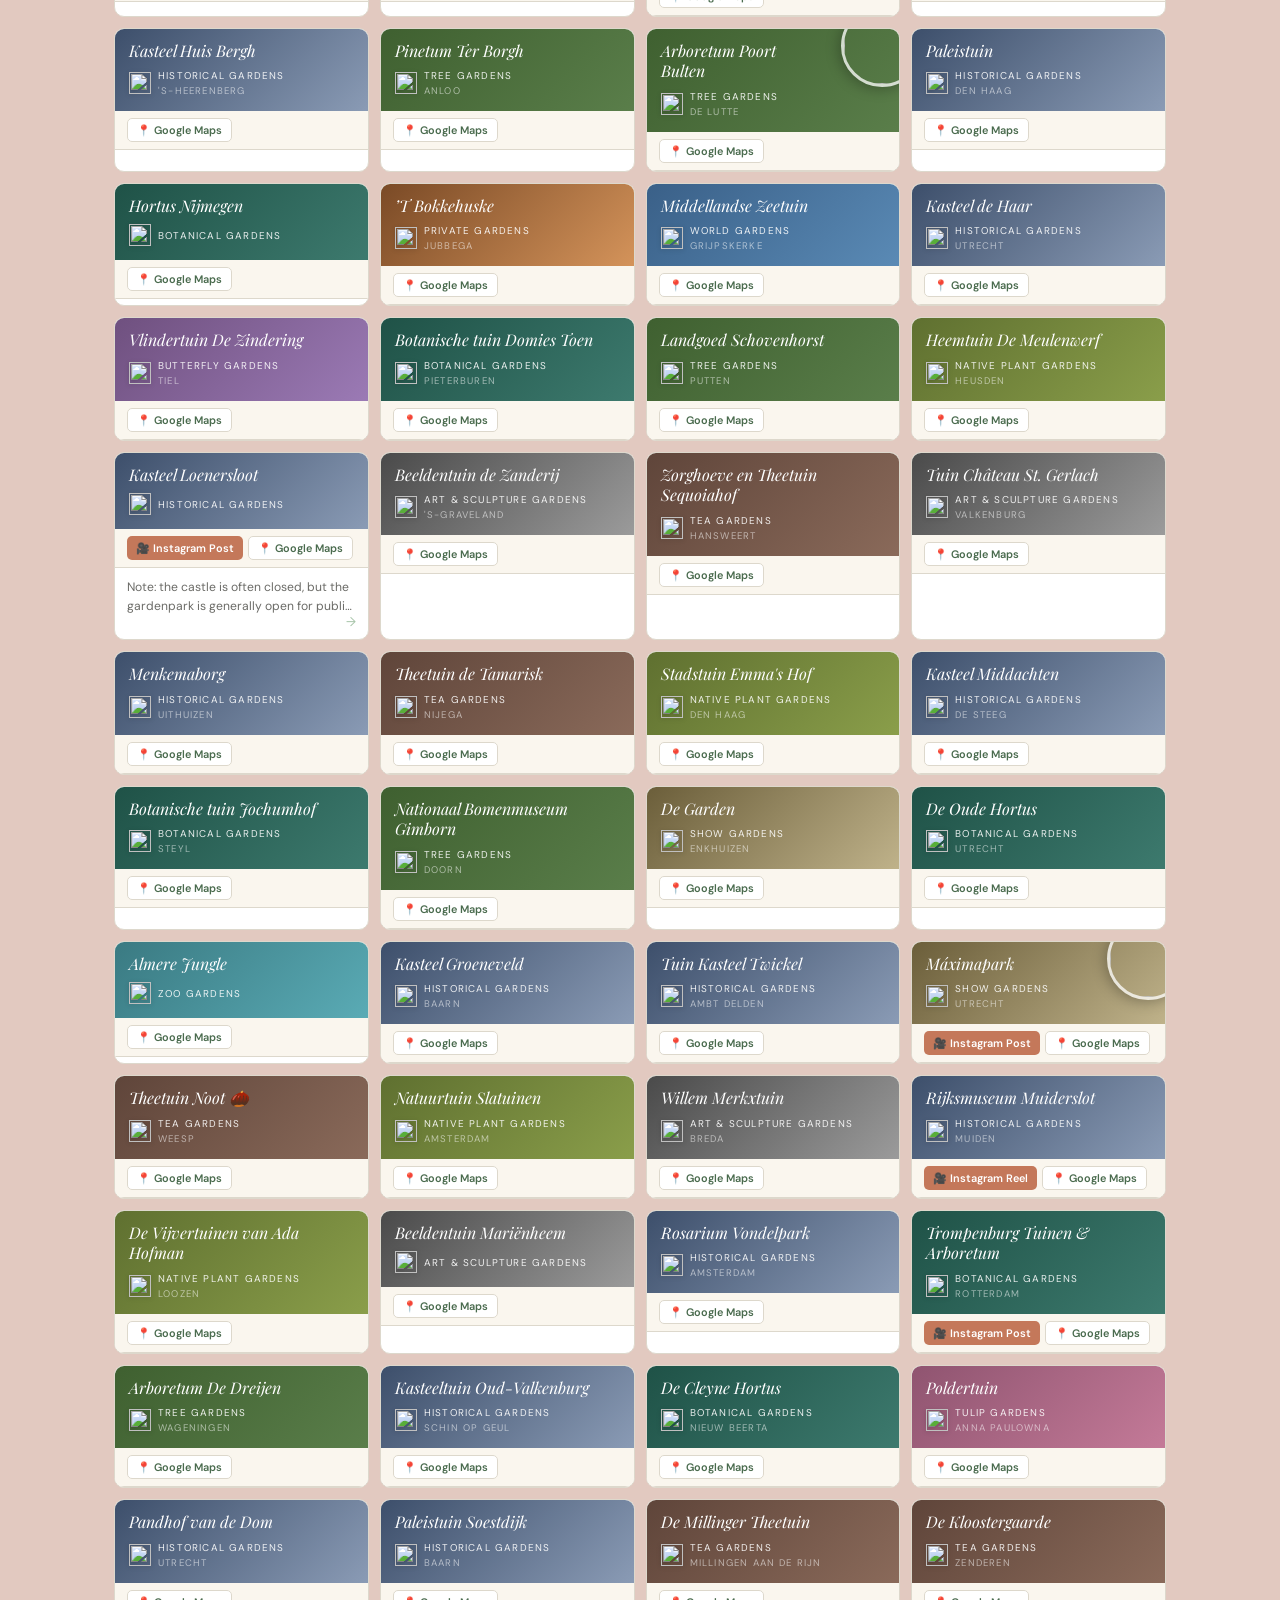
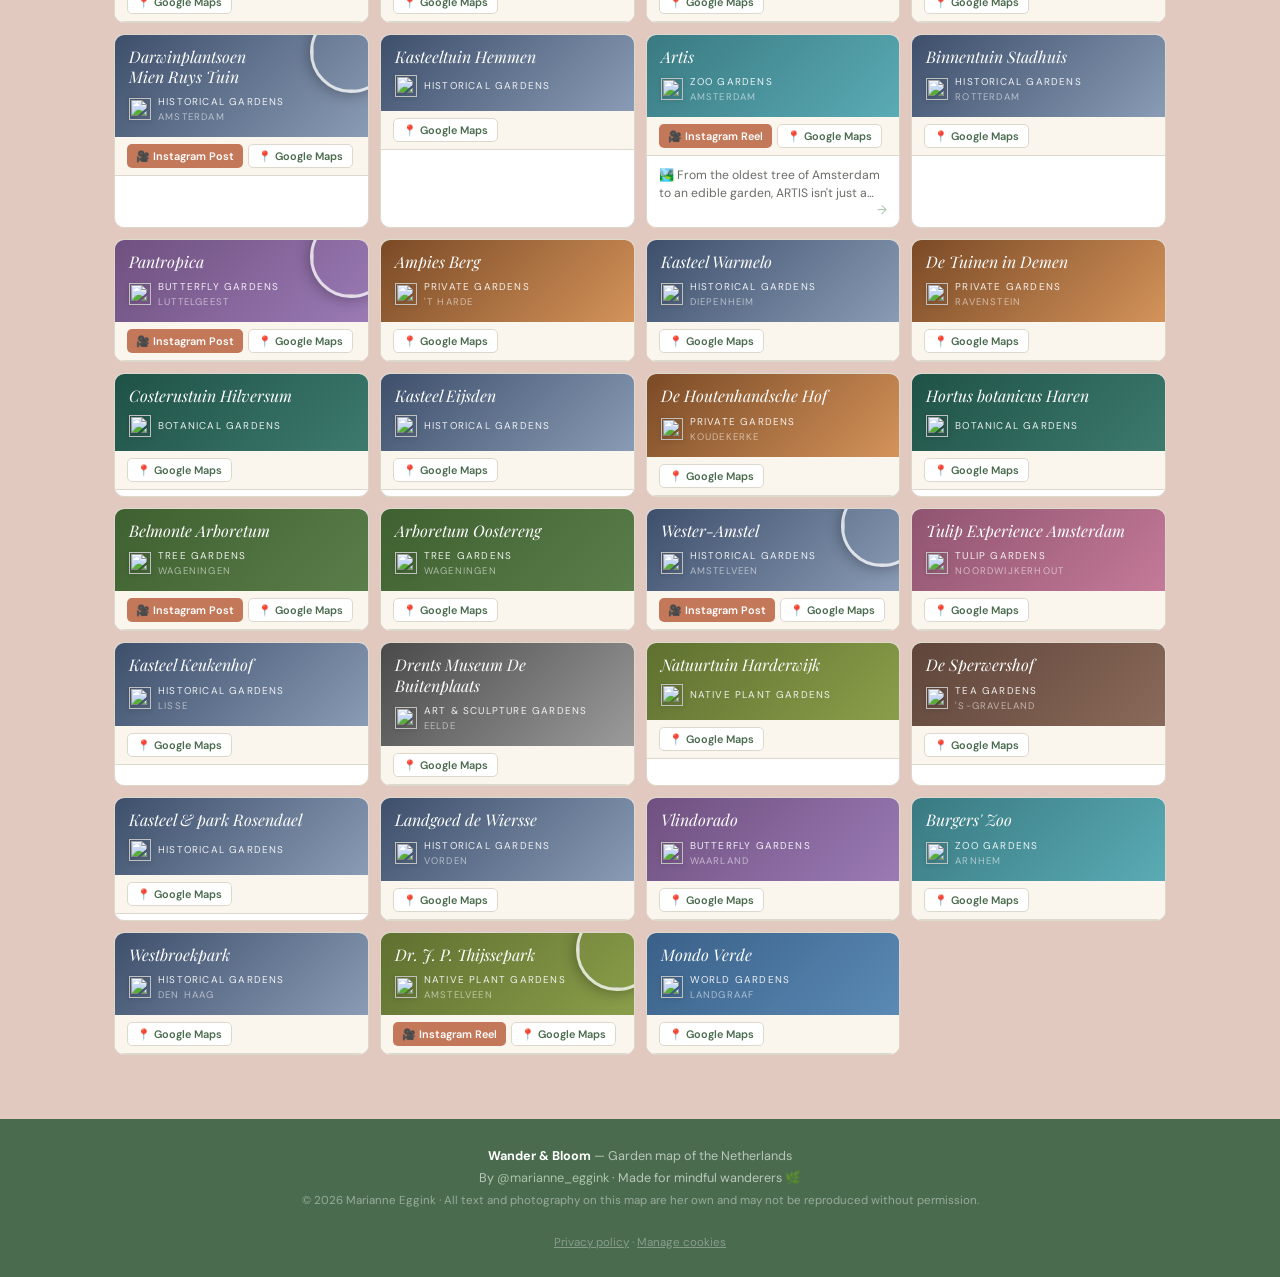
==== commit 66079f70: "Change saved filter pill heart from 🤍 to ❤️ Co-Authored-By: Claude Sonnet 4.6 <noreply@anthropic.com" ====
--- a/index.html
+++ b/index.html
@@ -372,7 +372,7 @@
               <li>
                 <div class="guide-step-num">✦</div>
                 <div>
-                  Found a garden you'd love to visit? Tap the <strong>♥ heart</strong> (next to the close button) to save it to your personal wishlist. Your saved gardens appear under <strong>🤍 Saved</strong> in the filters. Your list is stored in your browser — it'll still be there when you come back, as long as you're on the same device and not using private browsing.
+                  Found a garden you'd love to visit? Tap the <strong>♥ heart</strong> (next to the close button) to save it to your personal wishlist. Your saved gardens appear under <strong>❤️ Saved</strong> in the filters. Your list is stored in your browser — it'll still be there when you come back, as long as you're on the same device and not using private browsing.
                 </div>
               </li>
               <li>
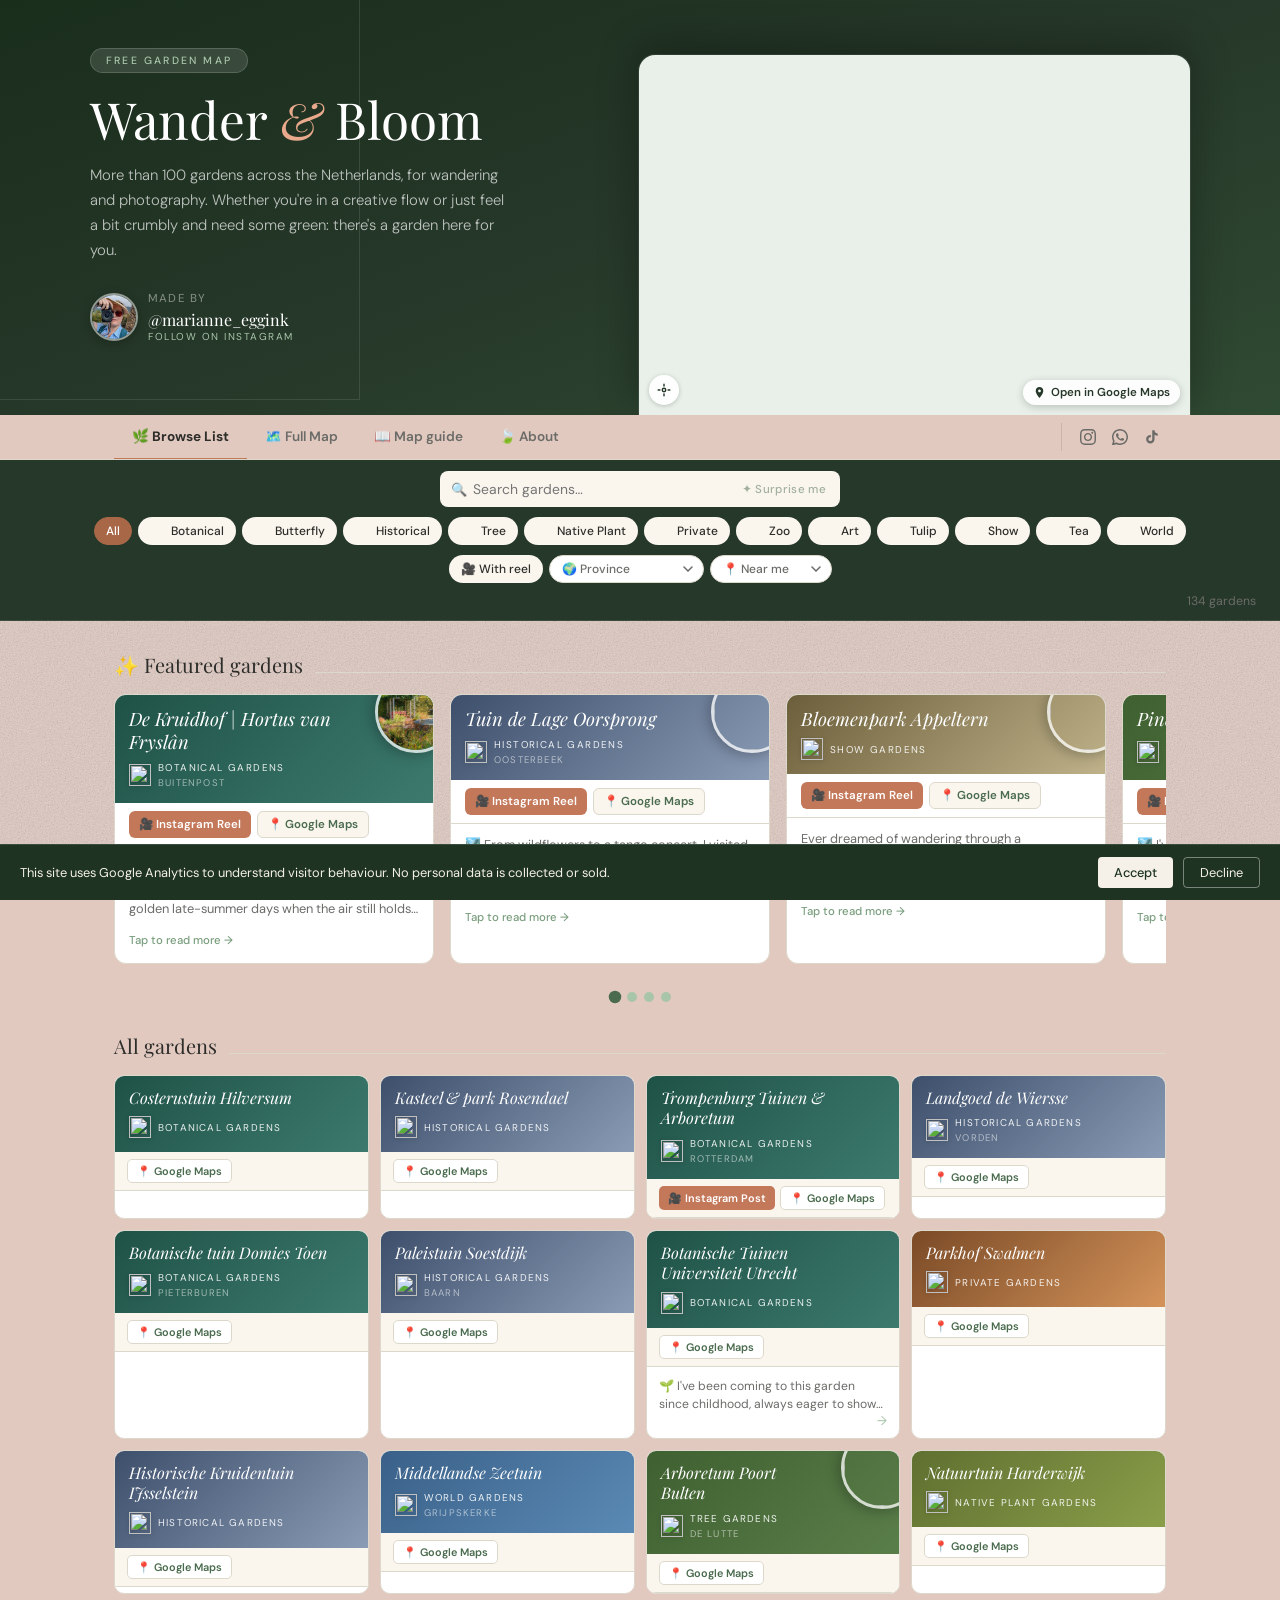
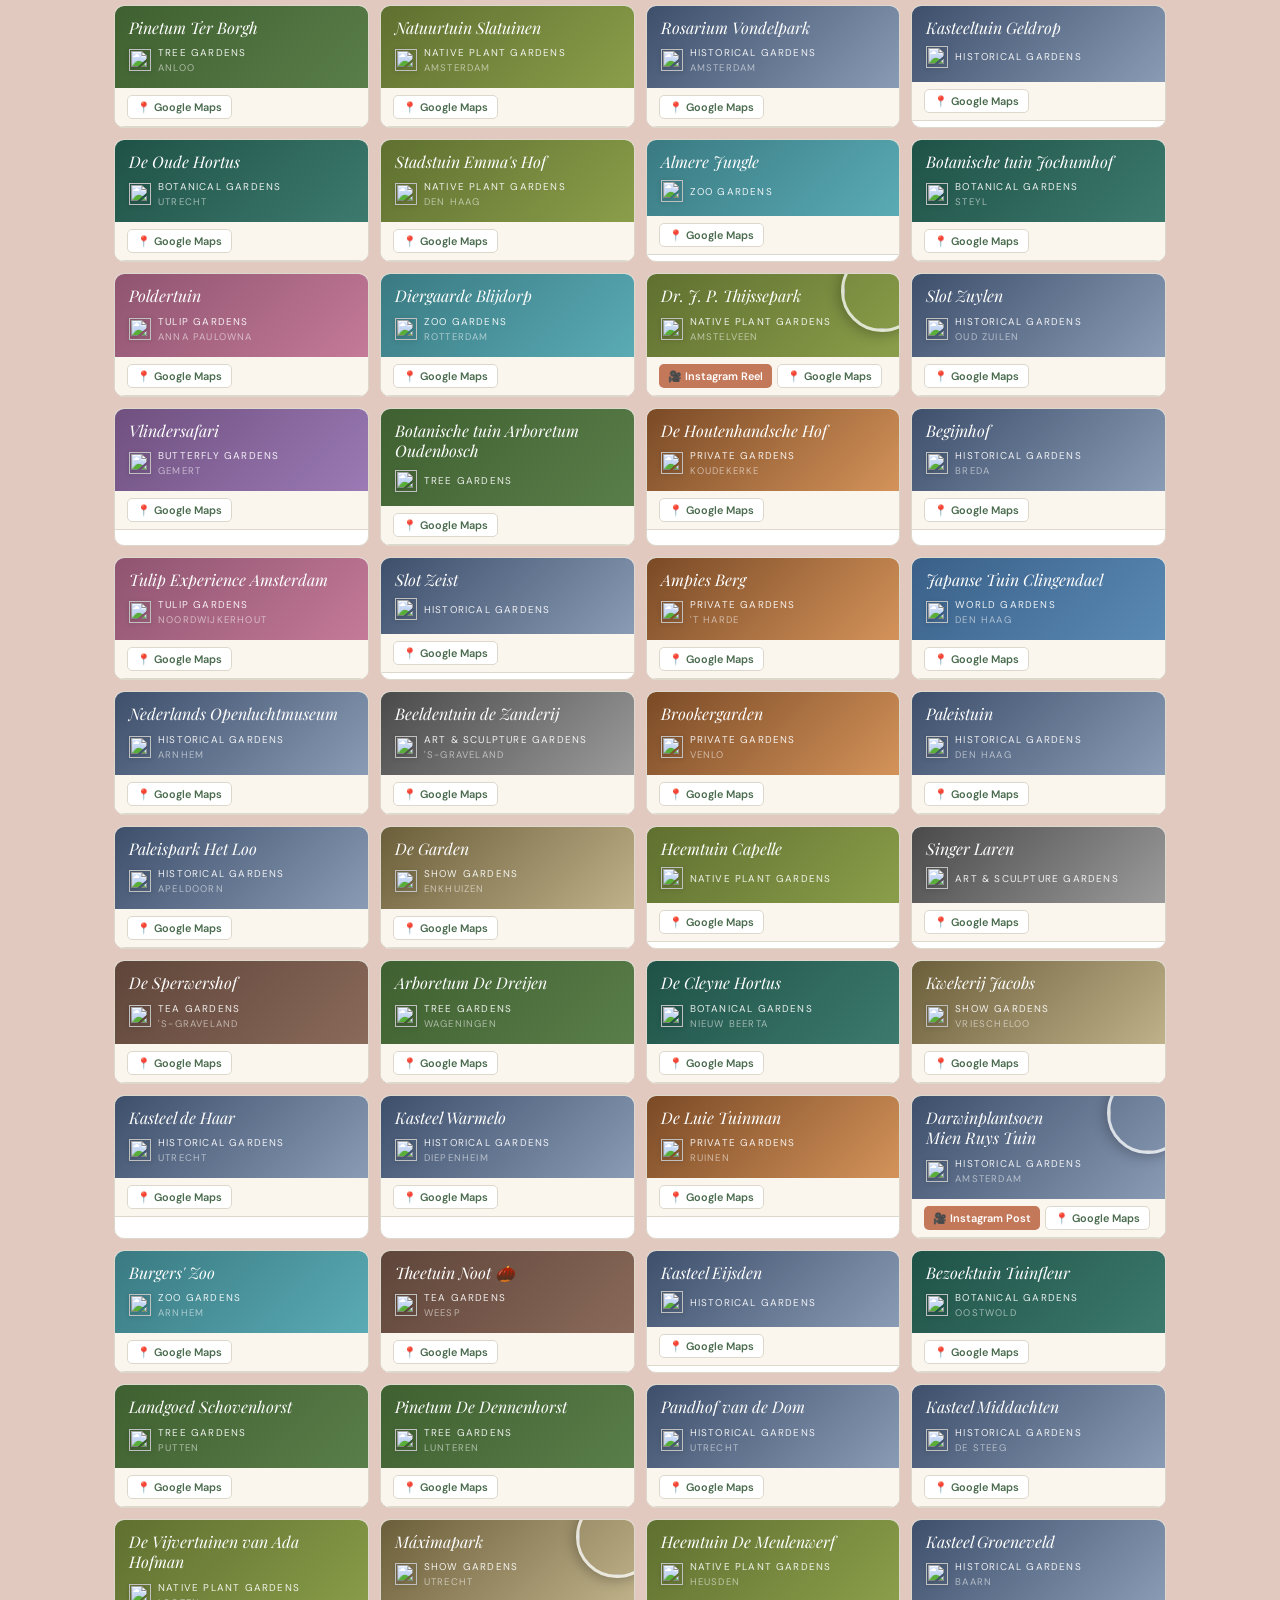
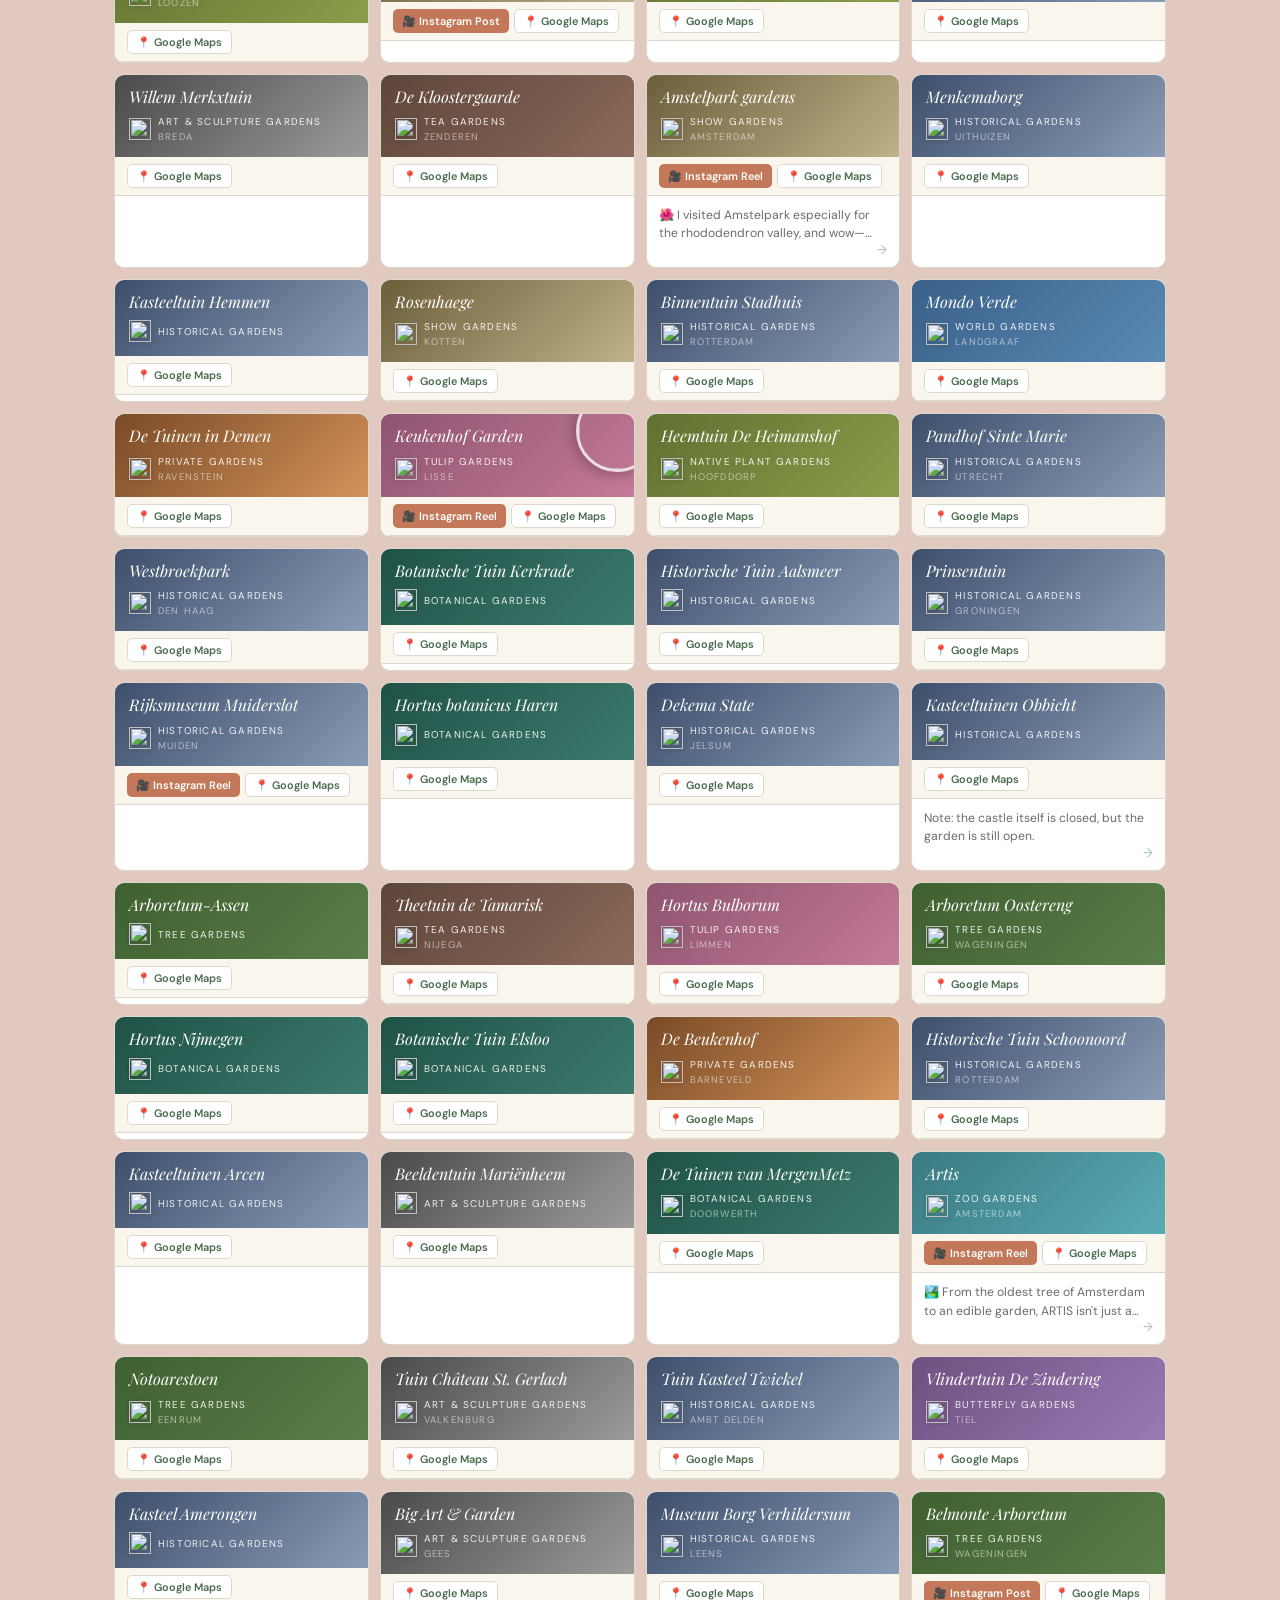
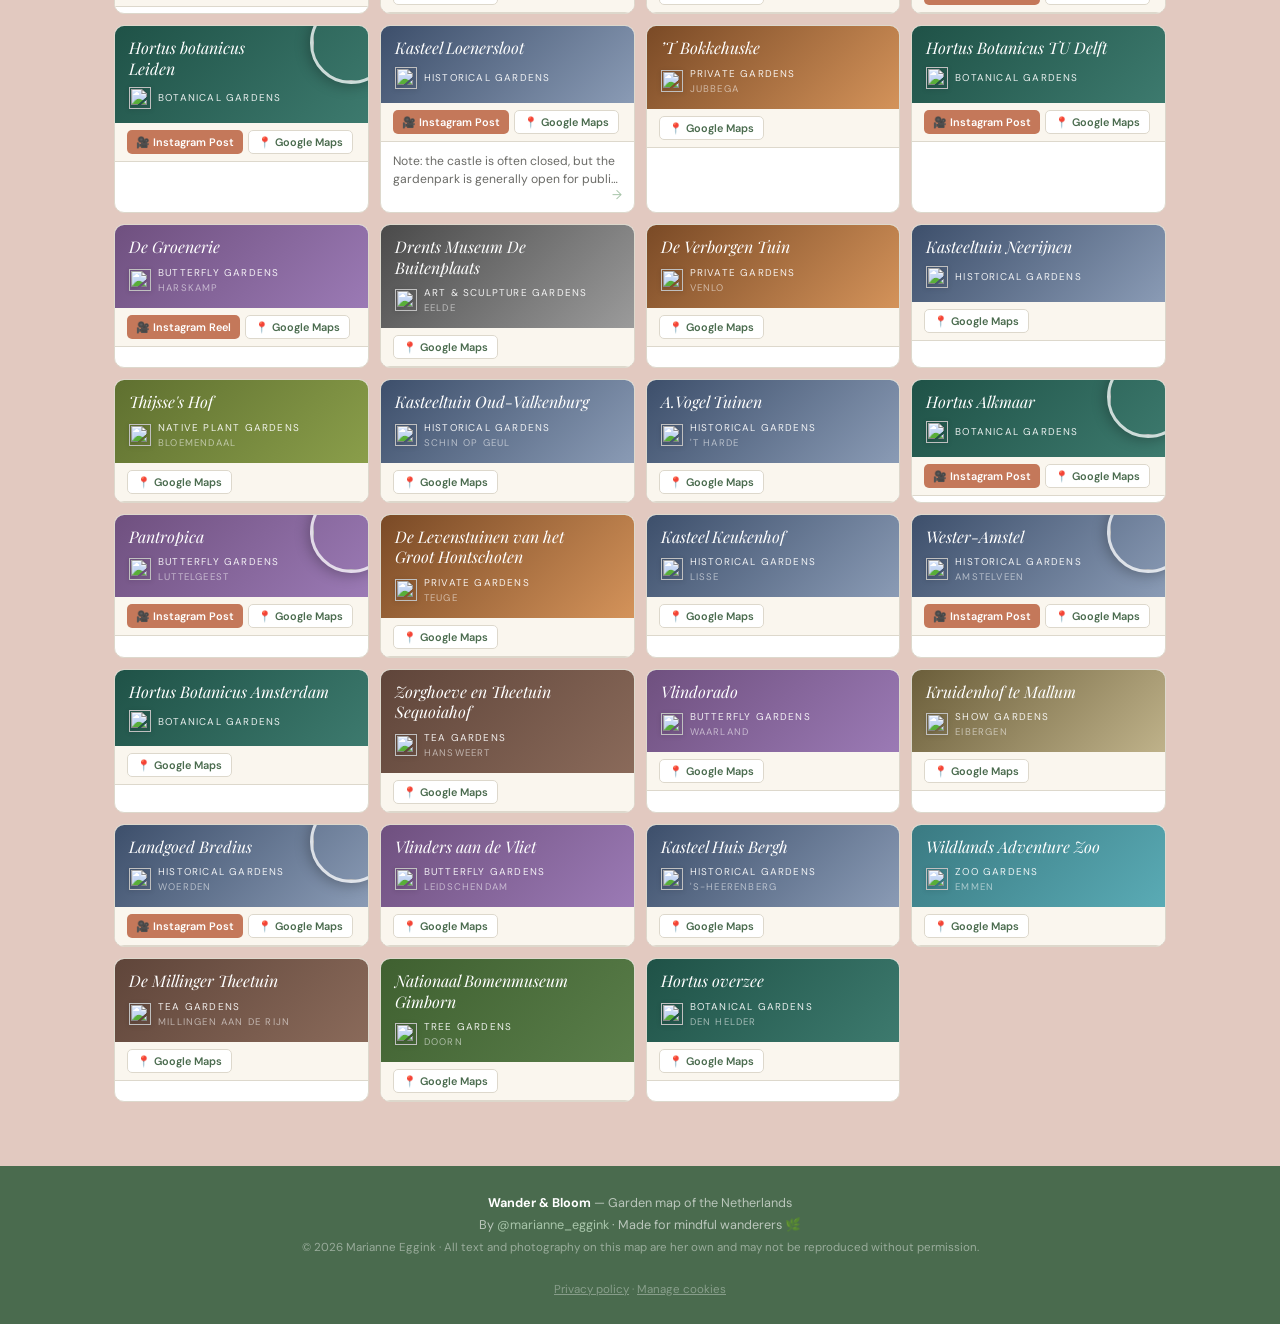
==== commit 1ebafb5d: "Wrap reel/saved buttons in filter-util-buttons div for reliable mobile layout On desktop: all items " ====
--- a/index.html
+++ b/index.html
@@ -257,10 +257,12 @@
             </div>
           </div>
           <div class="province-select-wrap">
-            <div class="filter-btn-wrap">
-              <button class="filter-btn reel-filter" data-cat="reel">
-                🎥 With reel
-              </button>
+            <div class="filter-util-buttons">
+              <div class="filter-btn-wrap">
+                <button class="filter-btn reel-filter" data-cat="reel">
+                  🎥 With reel
+                </button>
+              </div>
             </div>
             <select class="province-select" id="provinceSelect">
               <option value="all">🌍 Province</option>
--- a/styles.css
+++ b/styles.css
@@ -776,6 +776,11 @@
         gap: 6px;
         align-items: center;
       }
+      .filter-util-buttons {
+        display: flex;
+        gap: 6px;
+        align-items: center;
+      }
       .province-select {
         appearance: none;
         -webkit-appearance: none;
@@ -1771,11 +1776,7 @@
         .province-select-wrap {
           width: 100%;
         }
-        .province-select-wrap .filter-btn-wrap {
-          flex: 1;
-          min-width: 0;
-        }
-        .province-select-wrap .filter-btn-wrap .filter-btn {
+        .filter-util-buttons {
           width: 100%;
         }
         #provinceSelect,
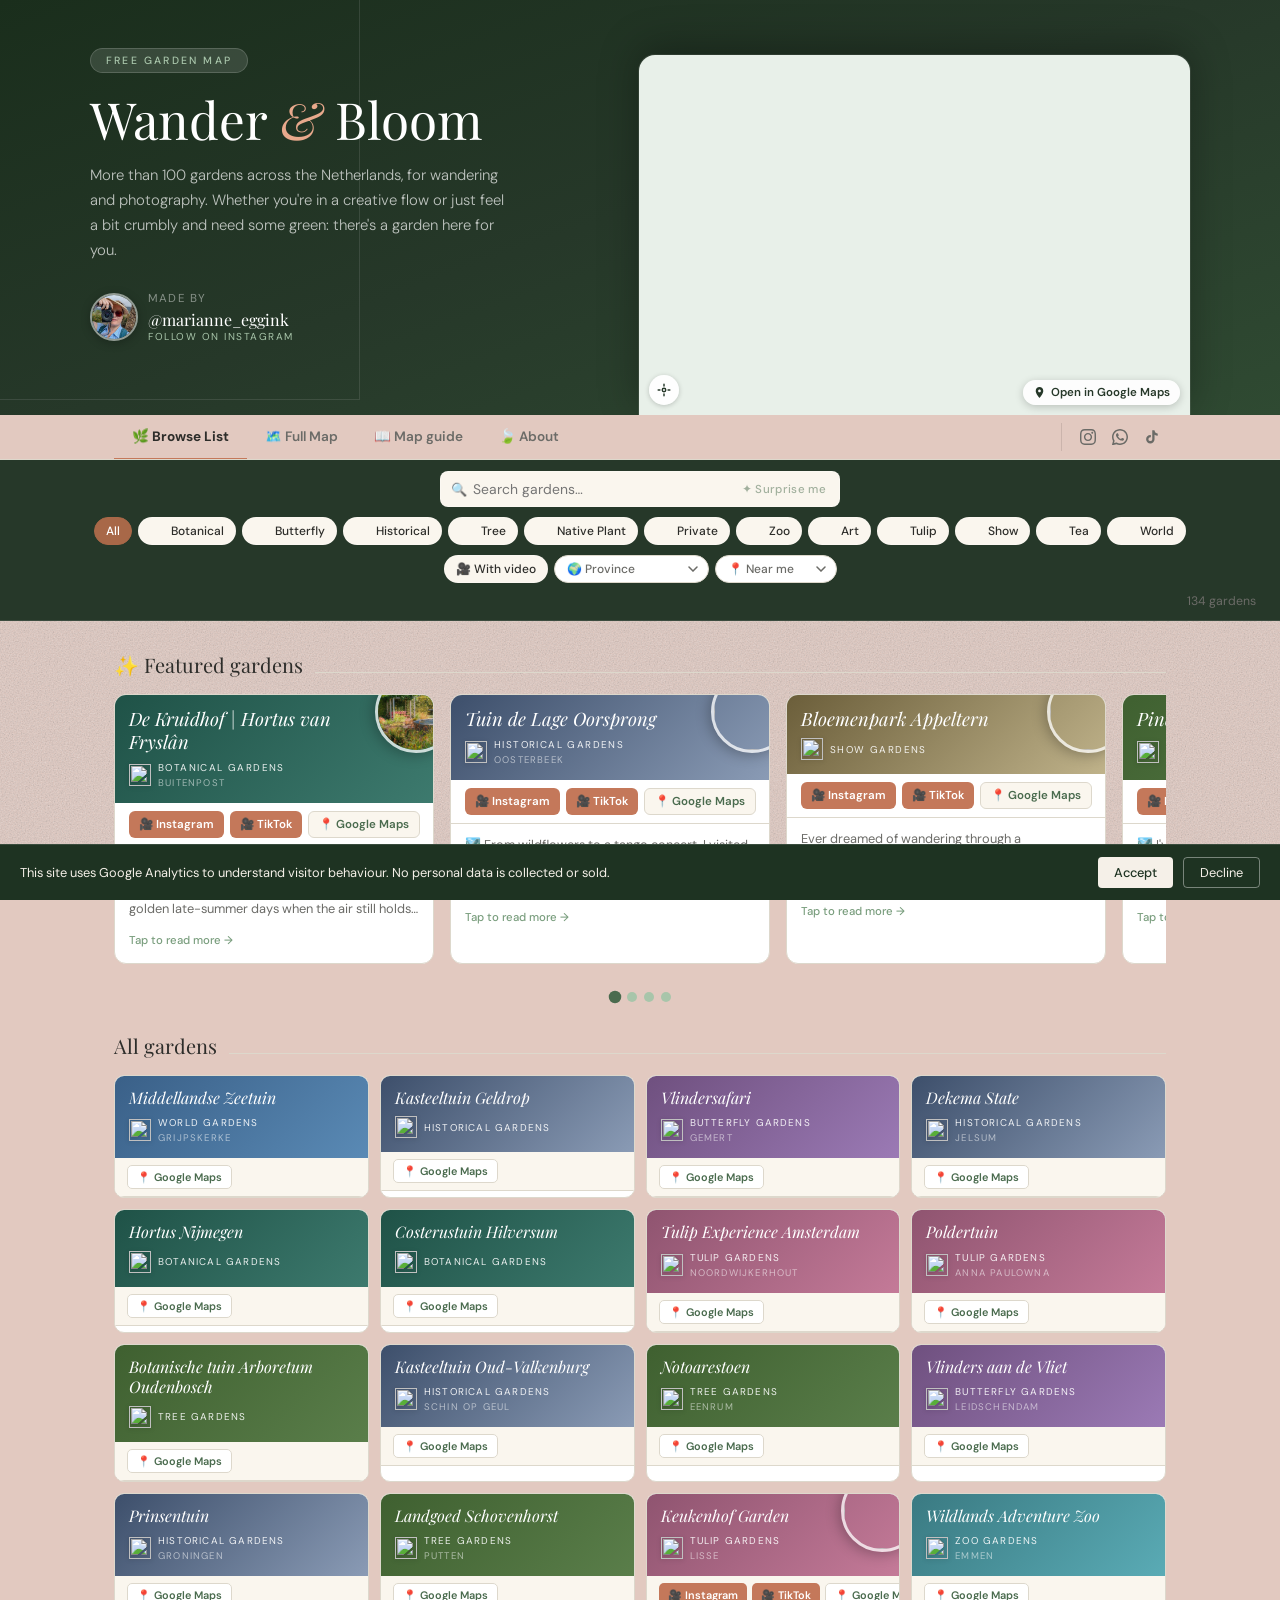
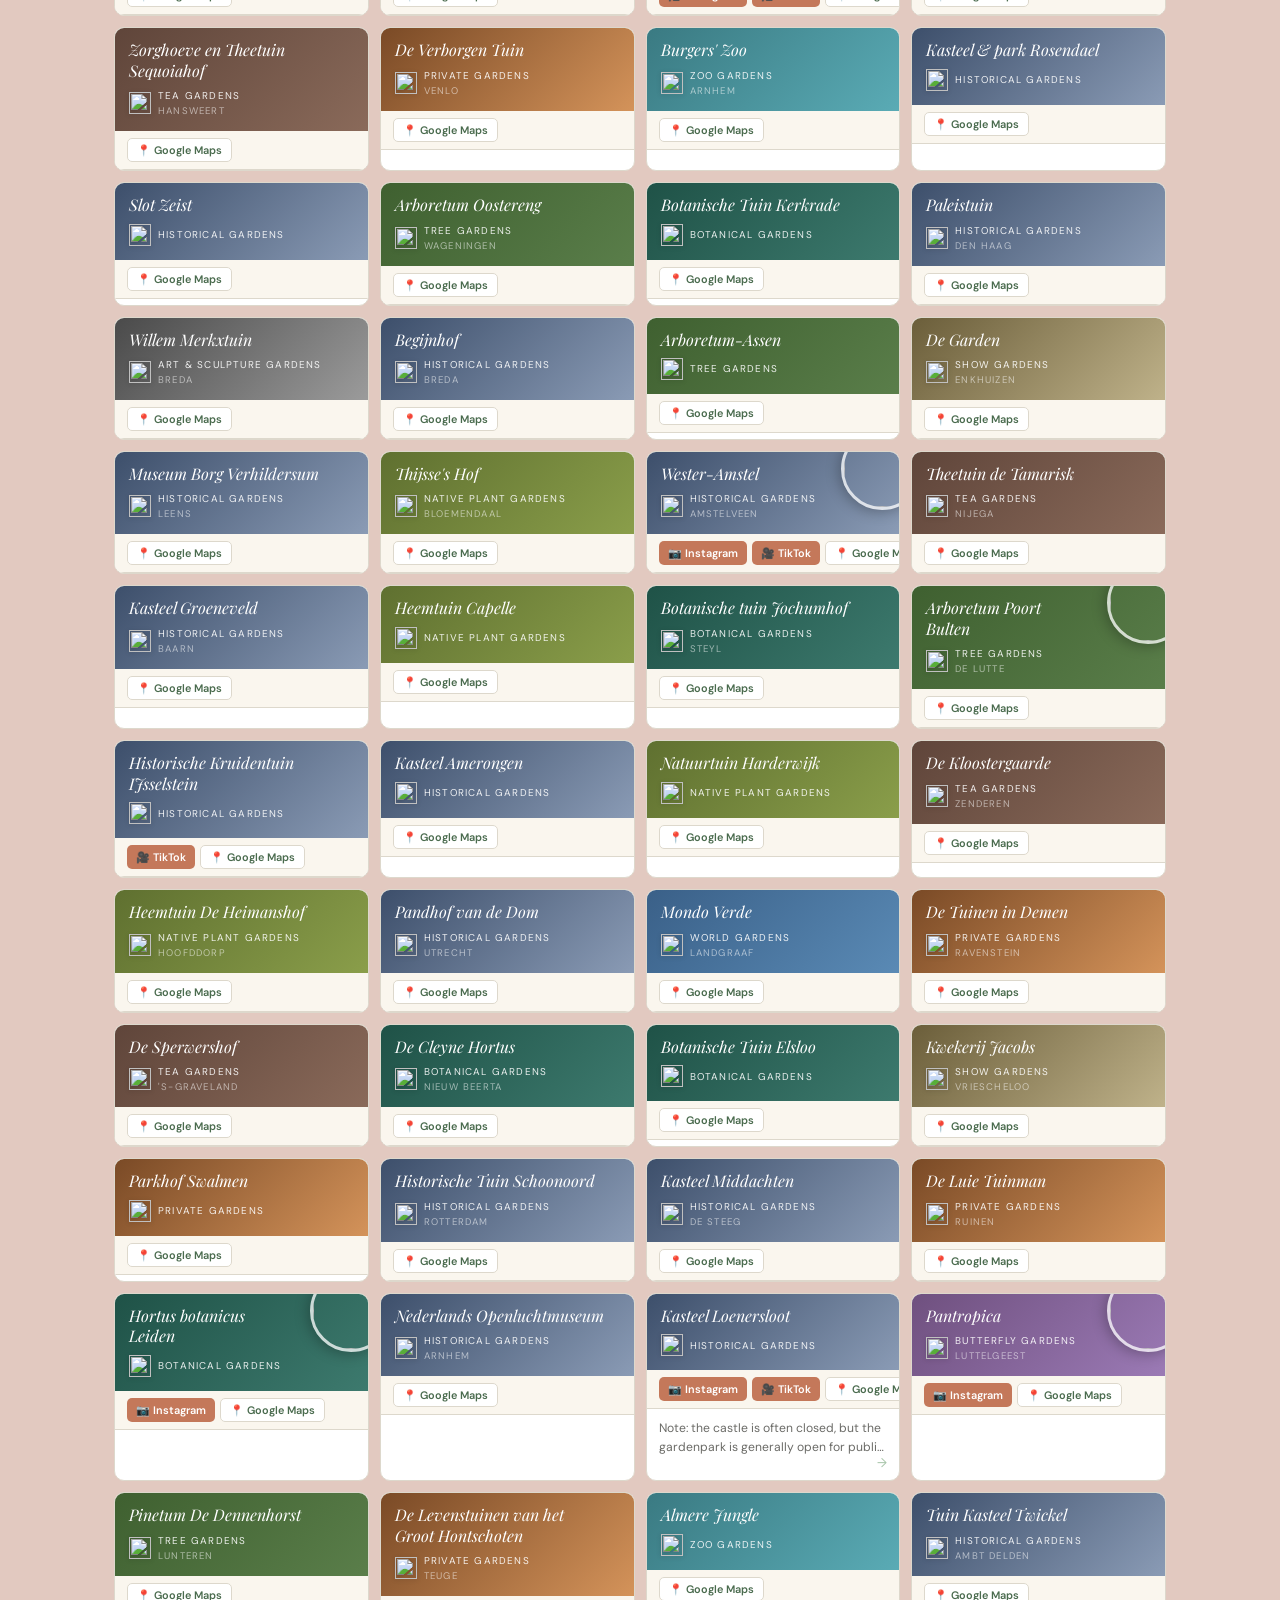
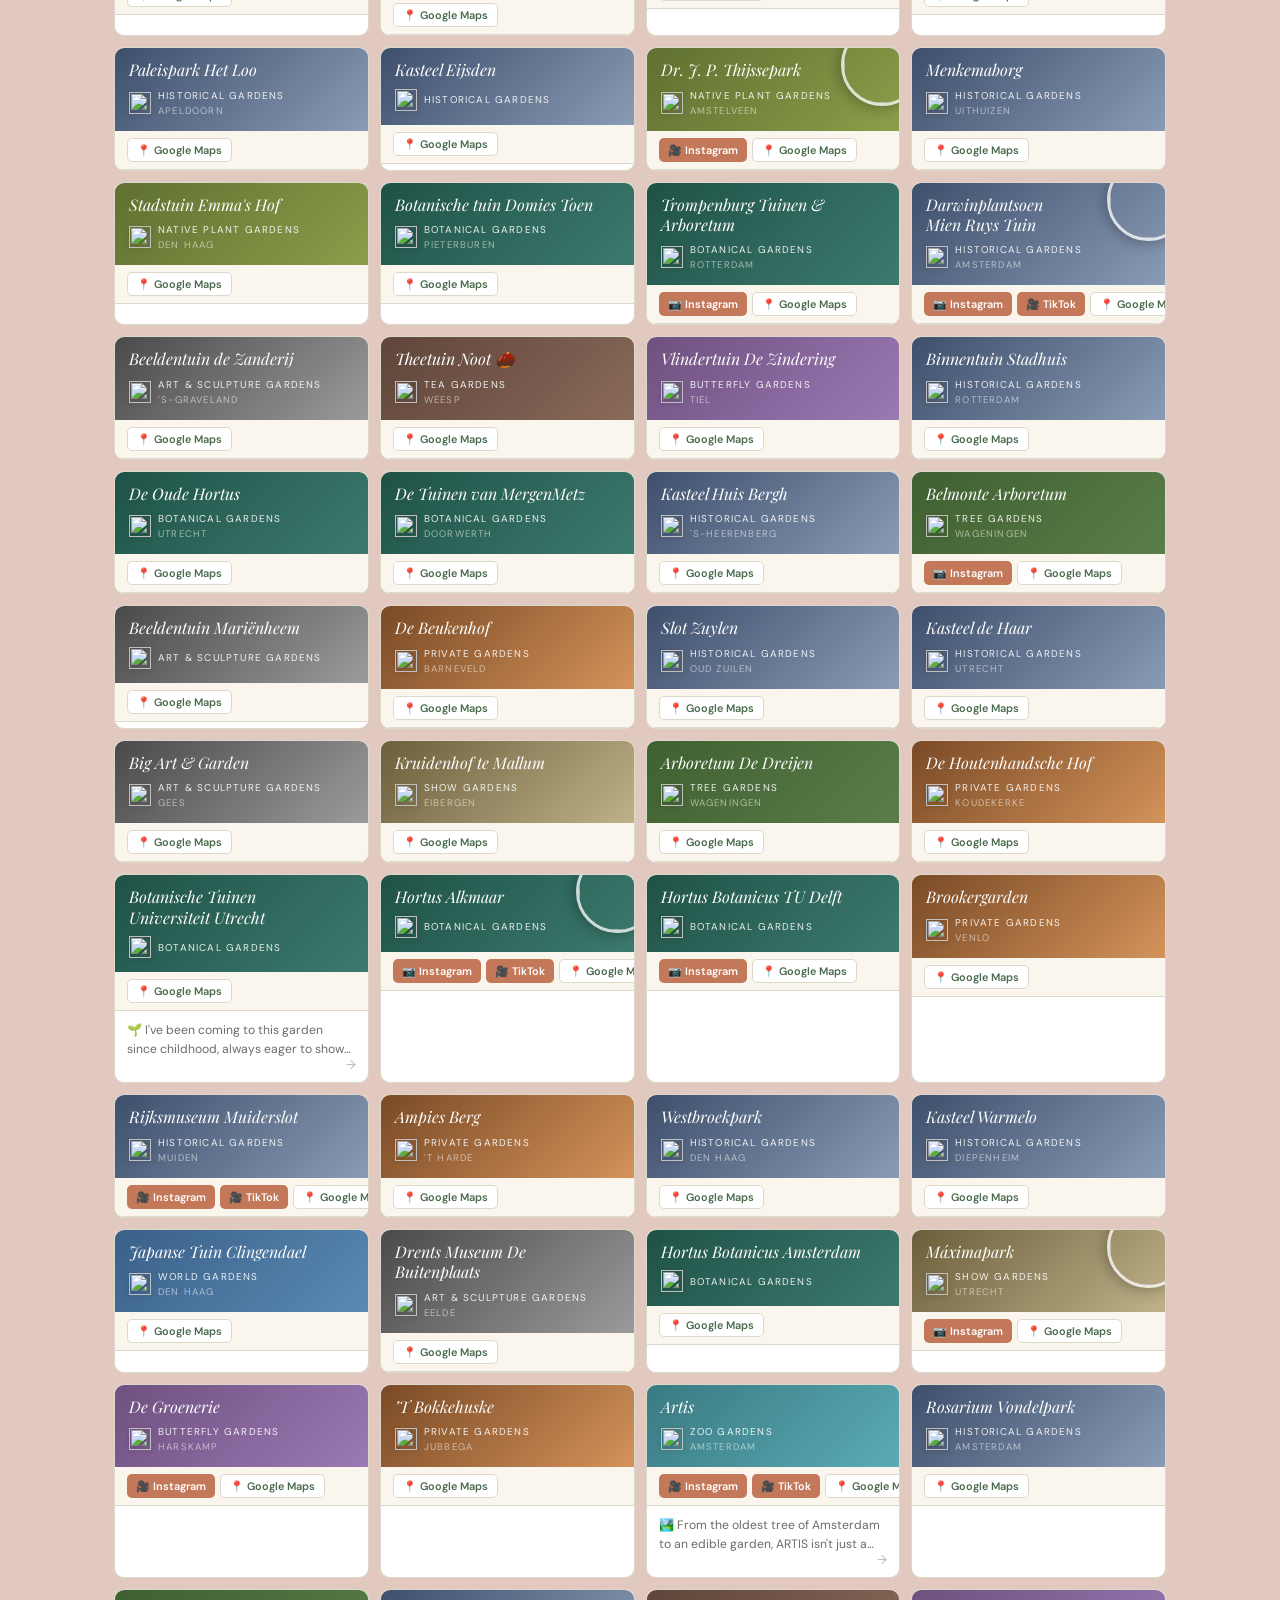
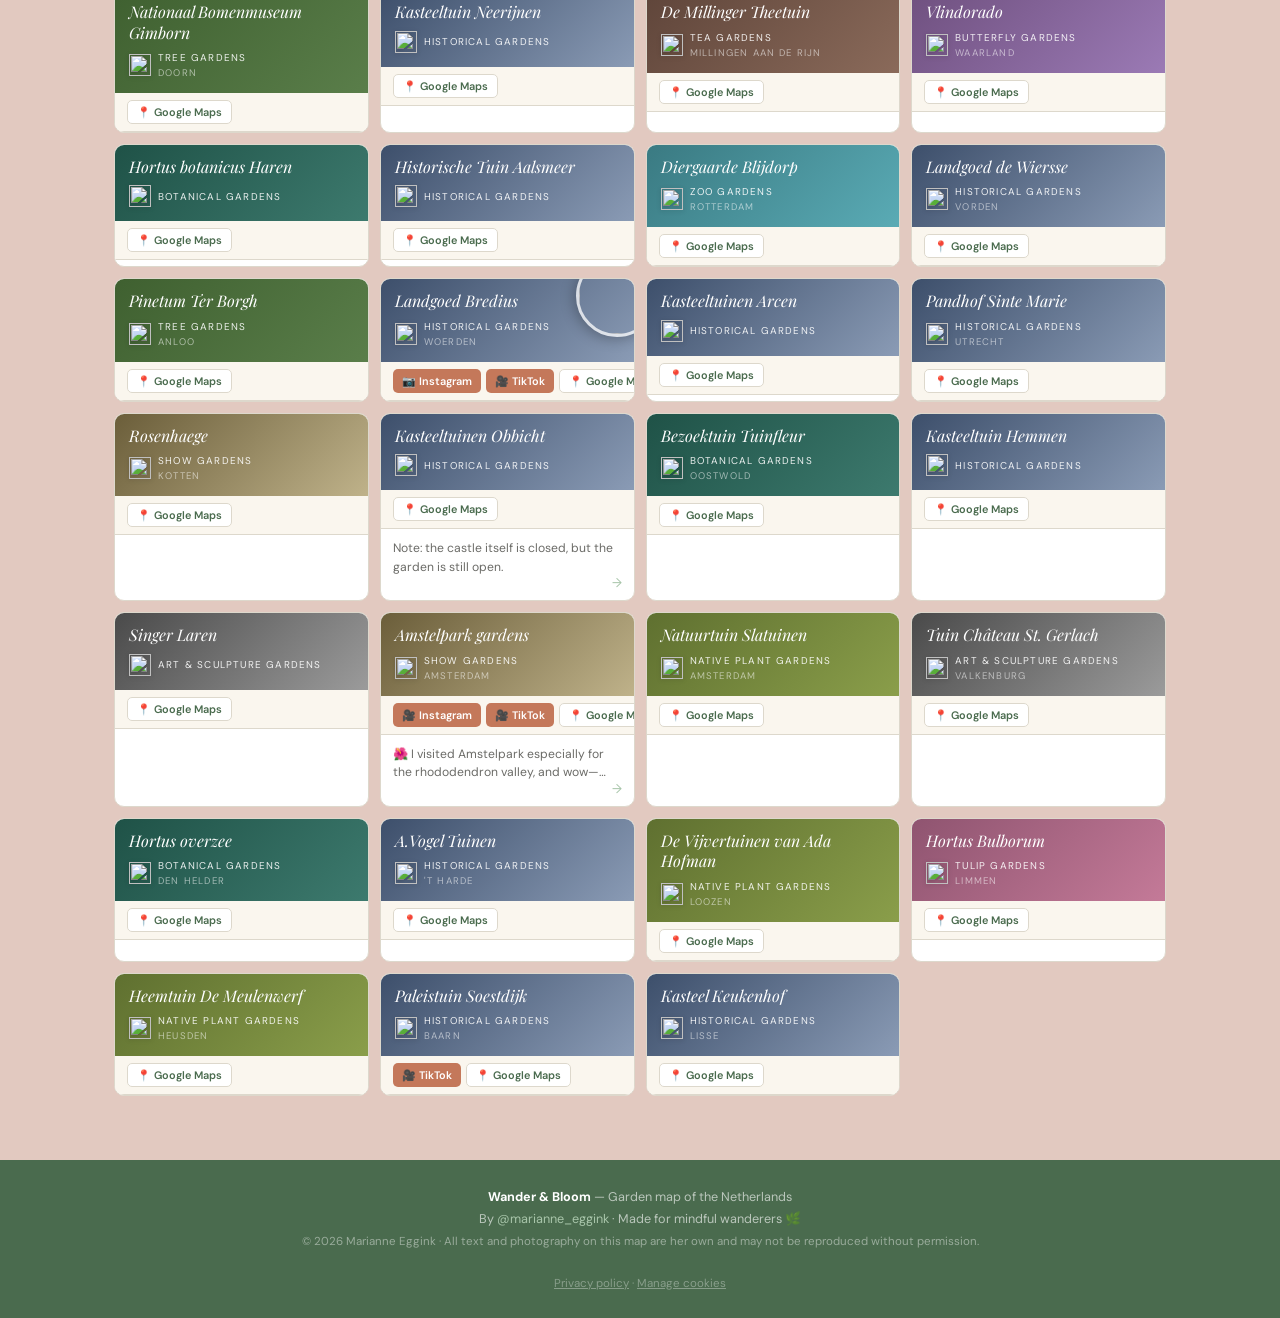
==== commit 22285f55: "Fix 'With reel' label to 'With video' in browse list filter button Co-Authored-By: Claude Sonnet 4.6" ====
--- a/index.html
+++ b/index.html
@@ -260,7 +260,7 @@
             <div class="filter-util-buttons">
               <div class="filter-btn-wrap">
                 <button class="filter-btn reel-filter" data-cat="reel">
-                  🎥 With reel
+                  🎥 With video
                 </button>
               </div>
             </div>
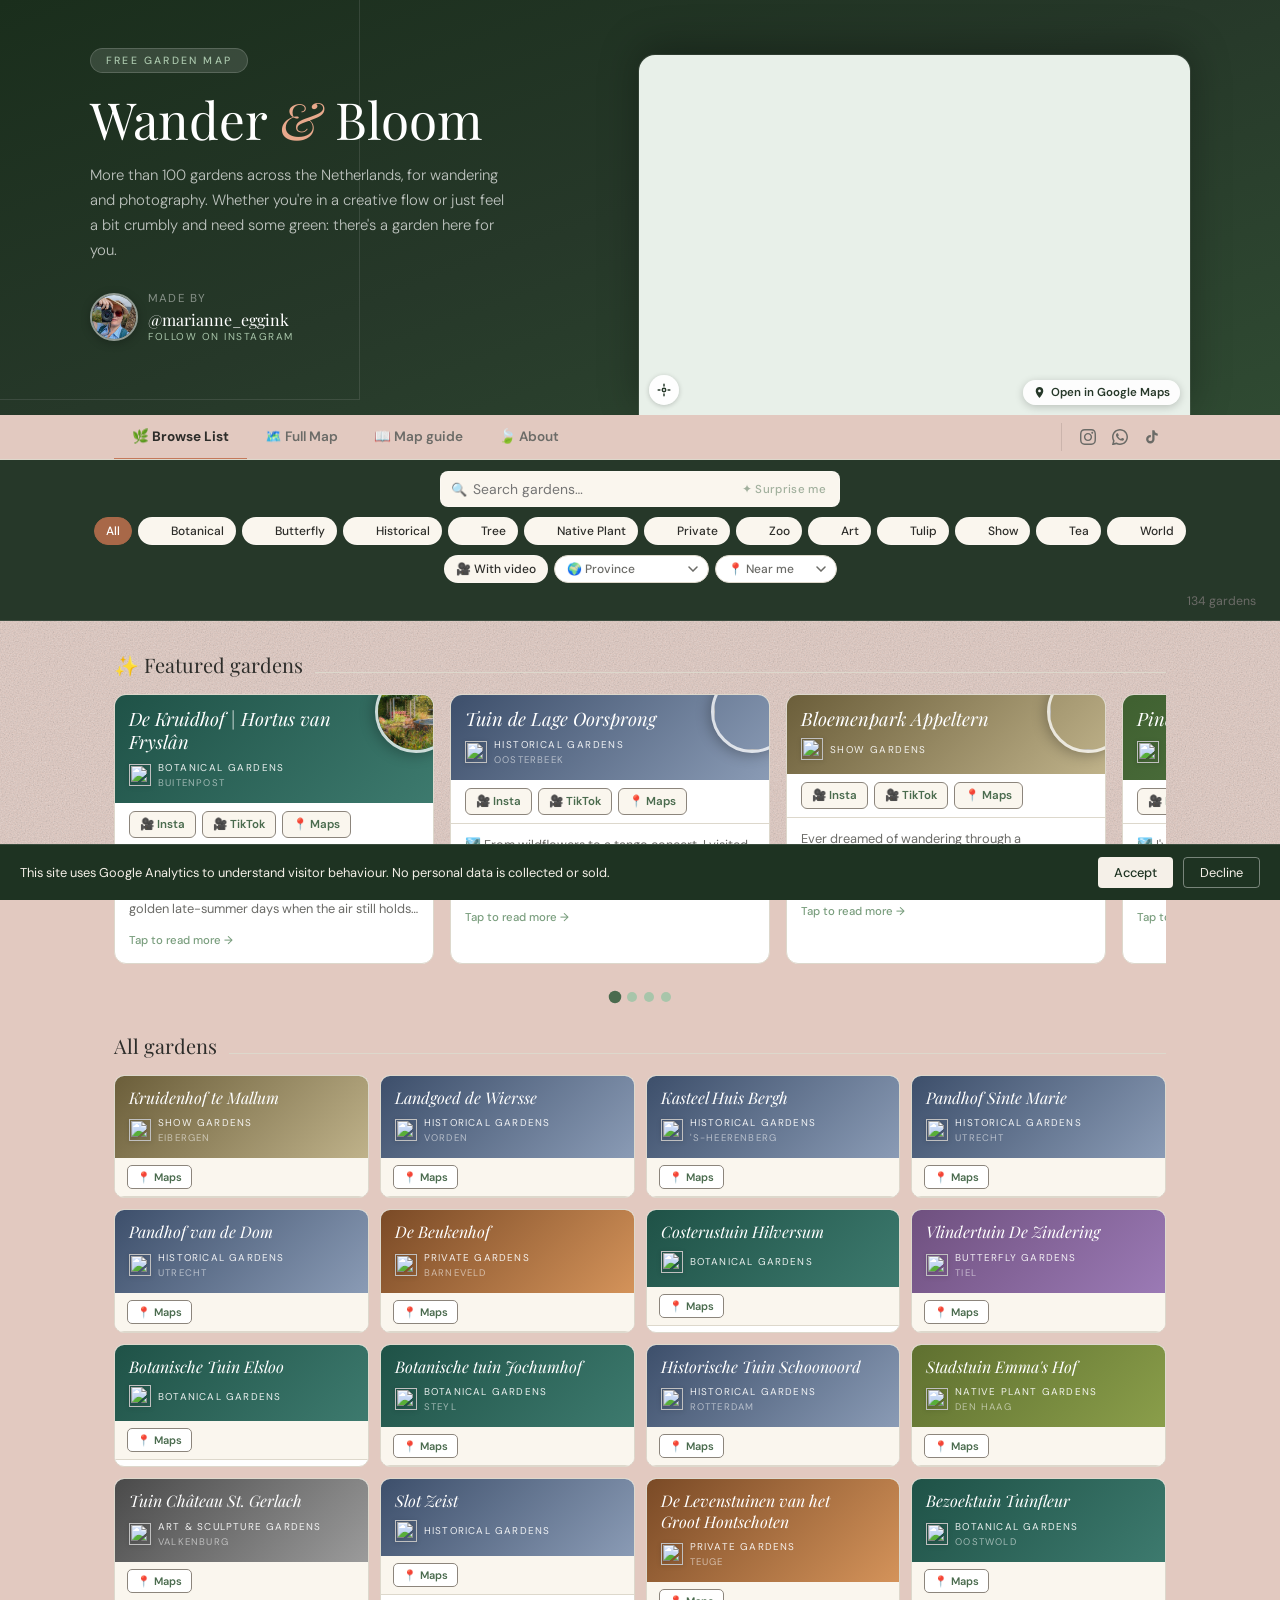
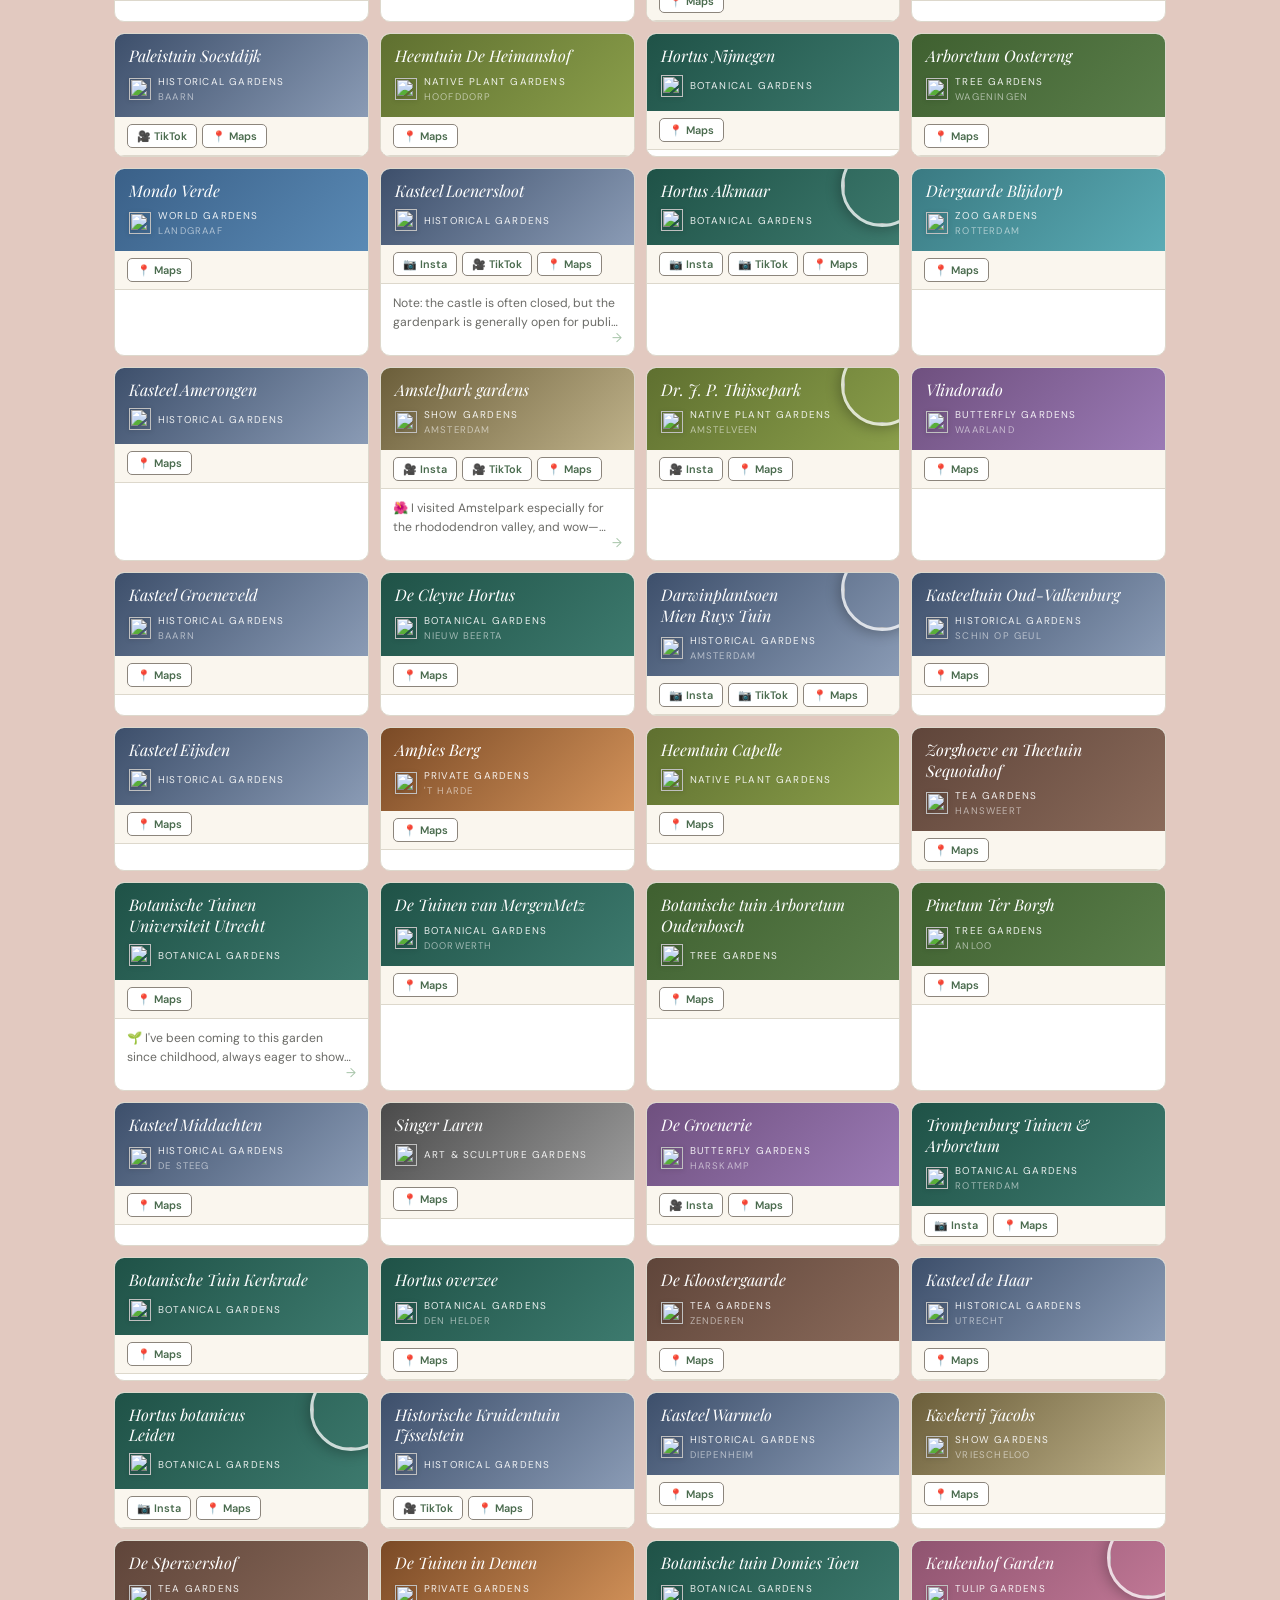
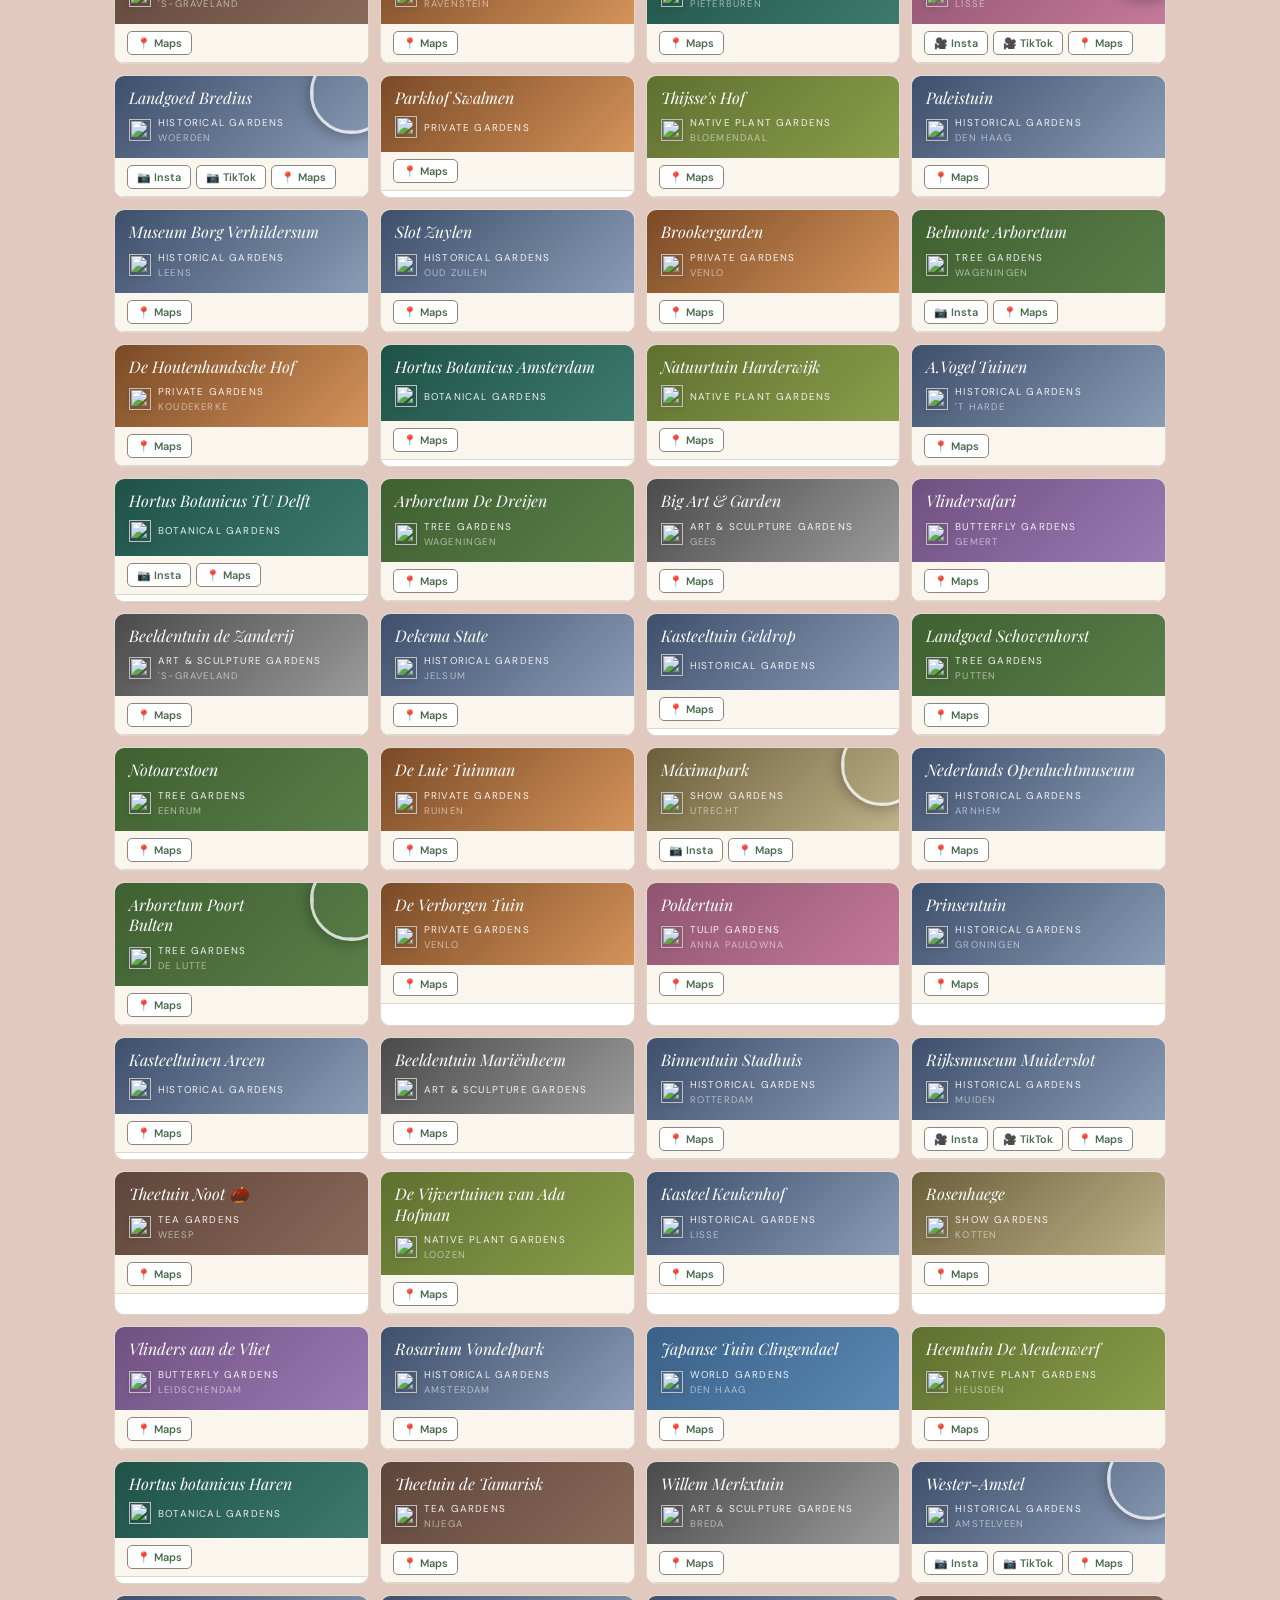
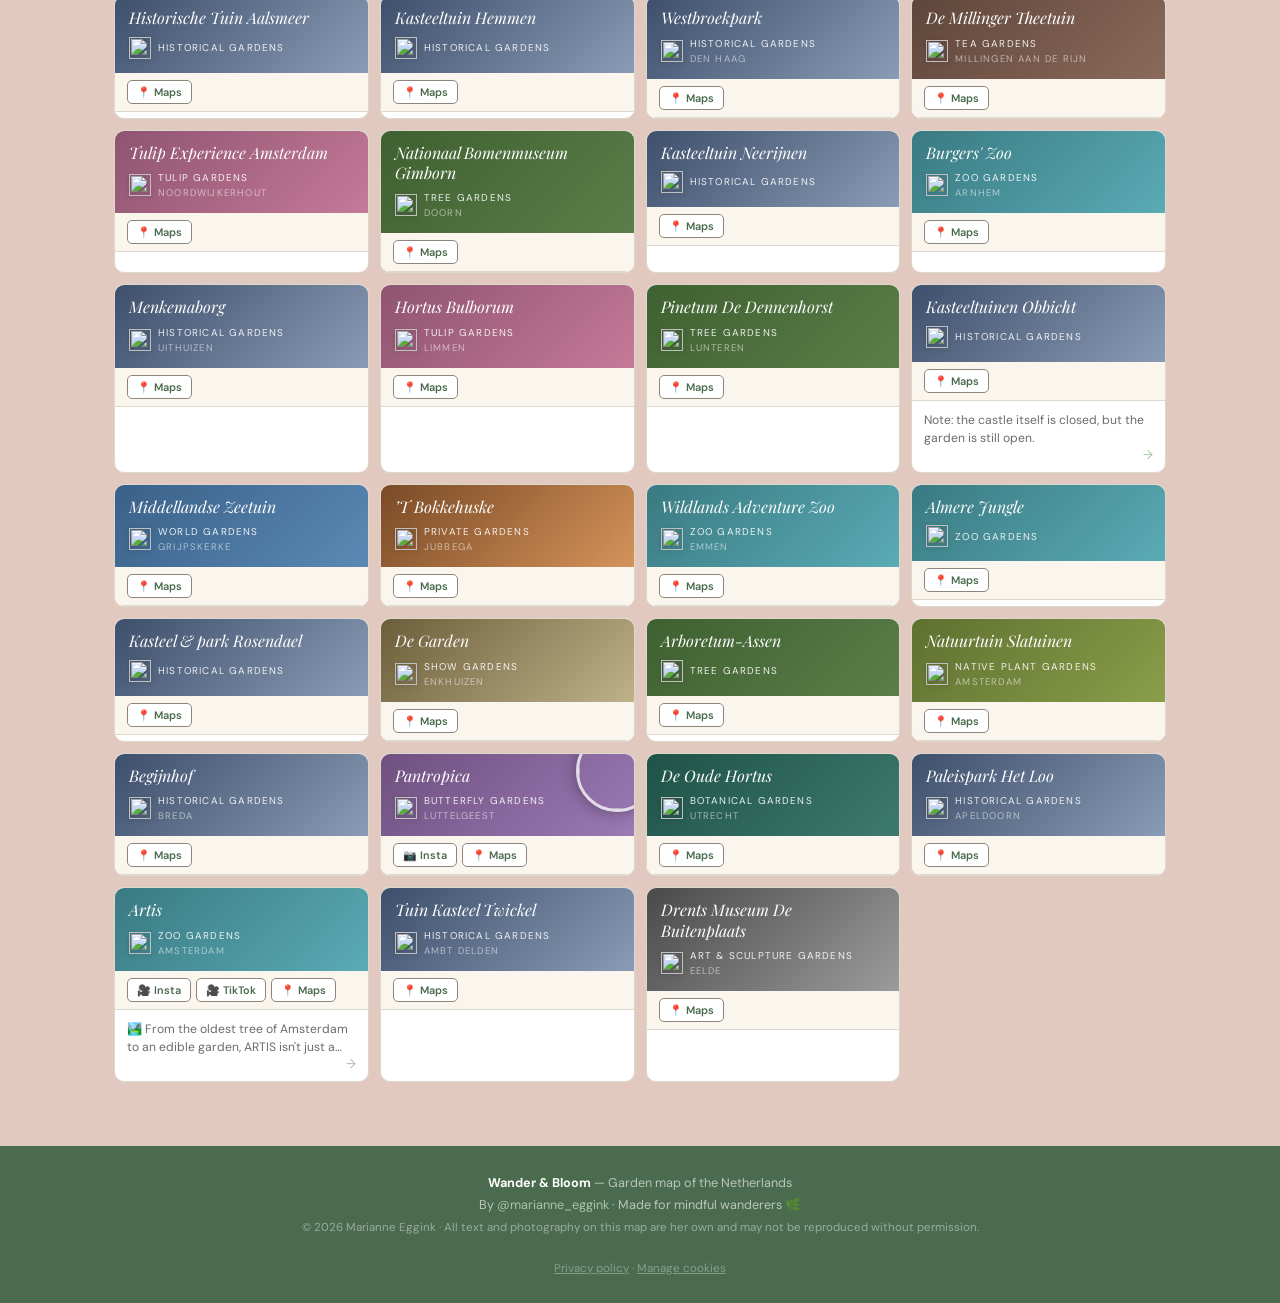
==== commit 8c45c293: "Update map guide: mention TikTok, add share button tip Co-Authored-By: Claude Sonnet 4.6 <noreply@an" ====
--- a/index.html
+++ b/index.html
@@ -368,7 +368,7 @@
               <li>
                 <div class="guide-step-num">✦</div>
                 <div>
-                  Cards with an <strong>Instagram Reel or Post</strong> button have either been featured in my Wander &amp; Bloom series or other posts — tap to see them.
+                  Cards with an <strong>Instagram</strong> or <strong>TikTok</strong> button have been featured on my socials, either in my Wander &amp; Bloom series or other posts — tap to see them.
                 </div>
               </li>
               <li>
@@ -381,6 +381,12 @@
                 <div class="guide-step-num">✦</div>
                 <div>
                   Tap <strong>🖼️ Save card</strong> to save a garden as a photo to your device — handy for sharing with a friend or keeping offline. On iPhone, tap <em>Save Image</em> from the share sheet. On Android, the image saves to your Downloads folder.
+                </div>
+              </li>
+              <li>
+                <div class="guide-step-num">✦</div>
+                <div>
+                  Use the <strong>🔗 Share</strong> button at the bottom of a card to copy a direct link to that garden — handy for sending to a friend or saving for later.
                 </div>
               </li>
               <li>
--- a/styles.css
+++ b/styles.css
@@ -10,6 +10,7 @@
         --charcoal: #2d2d2a;
         --mid: #6b6b67;
         --border: #ddd8cc;
+        --border-strong: #8c857c;
       }
       * {
         box-sizing: border-box;
@@ -957,20 +958,24 @@
         text-decoration: none;
         padding: 5px 10px;
         border-radius: 6px;
-        transition: opacity 0.15s;
+        transition: background 0.15s, color 0.15s, border-color 0.15s;
         white-space: nowrap;
       }
-      .fc-link:hover {
-        opacity: 0.8;
-      }
       .fc-link.reel {
-        background: var(--terracotta);
-        color: #fff;
+        background: var(--cream);
+        color: var(--sage-dark);
+        border: 1px solid var(--border-strong);
       }
       .fc-link.visit {
         background: var(--cream);
         color: var(--sage-dark);
-        border: 1px solid var(--border);
+        border: 1px solid var(--border-strong);
+      }
+      .fc-link.reel:hover,
+      .fc-link.visit:hover {
+        background: #f7e4da;
+        color: var(--sage-dark);
+        border-color: #e8b9a5;
       }
       .fc-body {
         padding: 11px 14px 14px;
@@ -1202,25 +1207,25 @@
         text-decoration: none;
         padding: 4px 9px;
         border-radius: 5px;
-        transition: opacity 0.15s;
+        transition: background 0.15s, color 0.15s, border-color 0.15s;
         white-space: nowrap;
-      }
-      .gc-link:hover {
-        opacity: 0.8;
       }
       .gc-link {
         position: relative;
         z-index: 2;
         pointer-events: all;
       }
-      .gc-link.reel {
-        background: var(--terracotta);
-        color: #fff;
-      }
+      .gc-link.reel,
       .gc-link.visit {
         background: #fff;
         color: var(--sage-dark);
-        border: 1px solid var(--border);
+        border: 1px solid var(--border-strong);
+      }
+      .gc-link.reel:hover,
+      .gc-link.visit:hover {
+        background: #f7e4da;
+        color: var(--sage-dark);
+        border-color: #e8b9a5;
       }
       .gc-body {
         padding: 10px 12px 24px;
@@ -1470,19 +1475,20 @@
         text-decoration: none;
         padding: 9px 16px;
         border-radius: 10px;
-        transition: opacity 0.15s;
+        transition: background 0.15s, color 0.15s, border-color 0.15s;
       }
       .sheet-link:hover {
-        opacity: 0.8;
+        opacity: 1;
       }
       .sheet-link.reel {
-        background: var(--terracotta);
-        color: #fff;
+        background: var(--cream);
+        color: var(--sage-dark);
+        border: 1.5px solid var(--border-strong);
       }
       .sheet-link.visit {
         background: var(--cream);
         color: var(--sage-dark);
-        border: 1.5px solid var(--border);
+        border: 1.5px solid var(--border-strong);
       }
       .sheet-link.share {
         background: transparent;
@@ -1491,11 +1497,19 @@
         cursor: pointer;
       }
       .sheet-link.save {
-        background: var(--sage-dark);
-        color: #fff;
-        border: none;
+        background: var(--cream);
+        color: var(--sage-dark);
+        border: 1.5px solid var(--border-strong);
         cursor: pointer;
         font-family: "DM Sans", sans-serif;
+      }
+      .sheet-link.reel:hover,
+      .sheet-link.visit:hover,
+      .sheet-link.save:hover,
+      .sheet-link.share:hover {
+        background: #f7e4da;
+        color: var(--sage-dark);
+        border-color: #e8b9a5;
       }
       .sheet-save-cta {
         display: block;
@@ -1503,7 +1517,7 @@
         margin-top: 28px;
         padding: 16px 20px;
         background: var(--cream);
-        border: 1.5px solid var(--border);
+        border: 1.5px solid var(--border-strong);
         border-radius: 12px;
         font-family: "DM Sans", sans-serif;
         font-size: 0.88rem;
@@ -1699,8 +1713,9 @@
         border-radius: 5px;
       }
       .popup-plink.reel {
-        background: var(--terracotta);
-        color: #fff;
+        background: var(--cream);
+        color: var(--sage-dark);
+        border: 1px solid var(--border);
       }
       .popup-plink.visit {
         background: var(--cream);
@@ -1733,7 +1748,20 @@
         color: #fff;
       }
 
+      .sheet-link.link-heart {
+        display: none;
+        background: var(--cream);
+        color: var(--mid);
+        border: 1.5px solid var(--border-strong);
+        cursor: pointer;
+        font-size: 1rem;
+        font-family: "DM Sans", sans-serif;
+      }
+      .sheet-link.link-heart.saved { color: #e87070; }
+
       @media (max-width: 780px) {
+        .sheet-heart { display: none; }
+        .sheet-link.link-heart { display: inline-flex; }
         .hero-inner {
           grid-template-columns: 1fr;
           gap: 20px;
